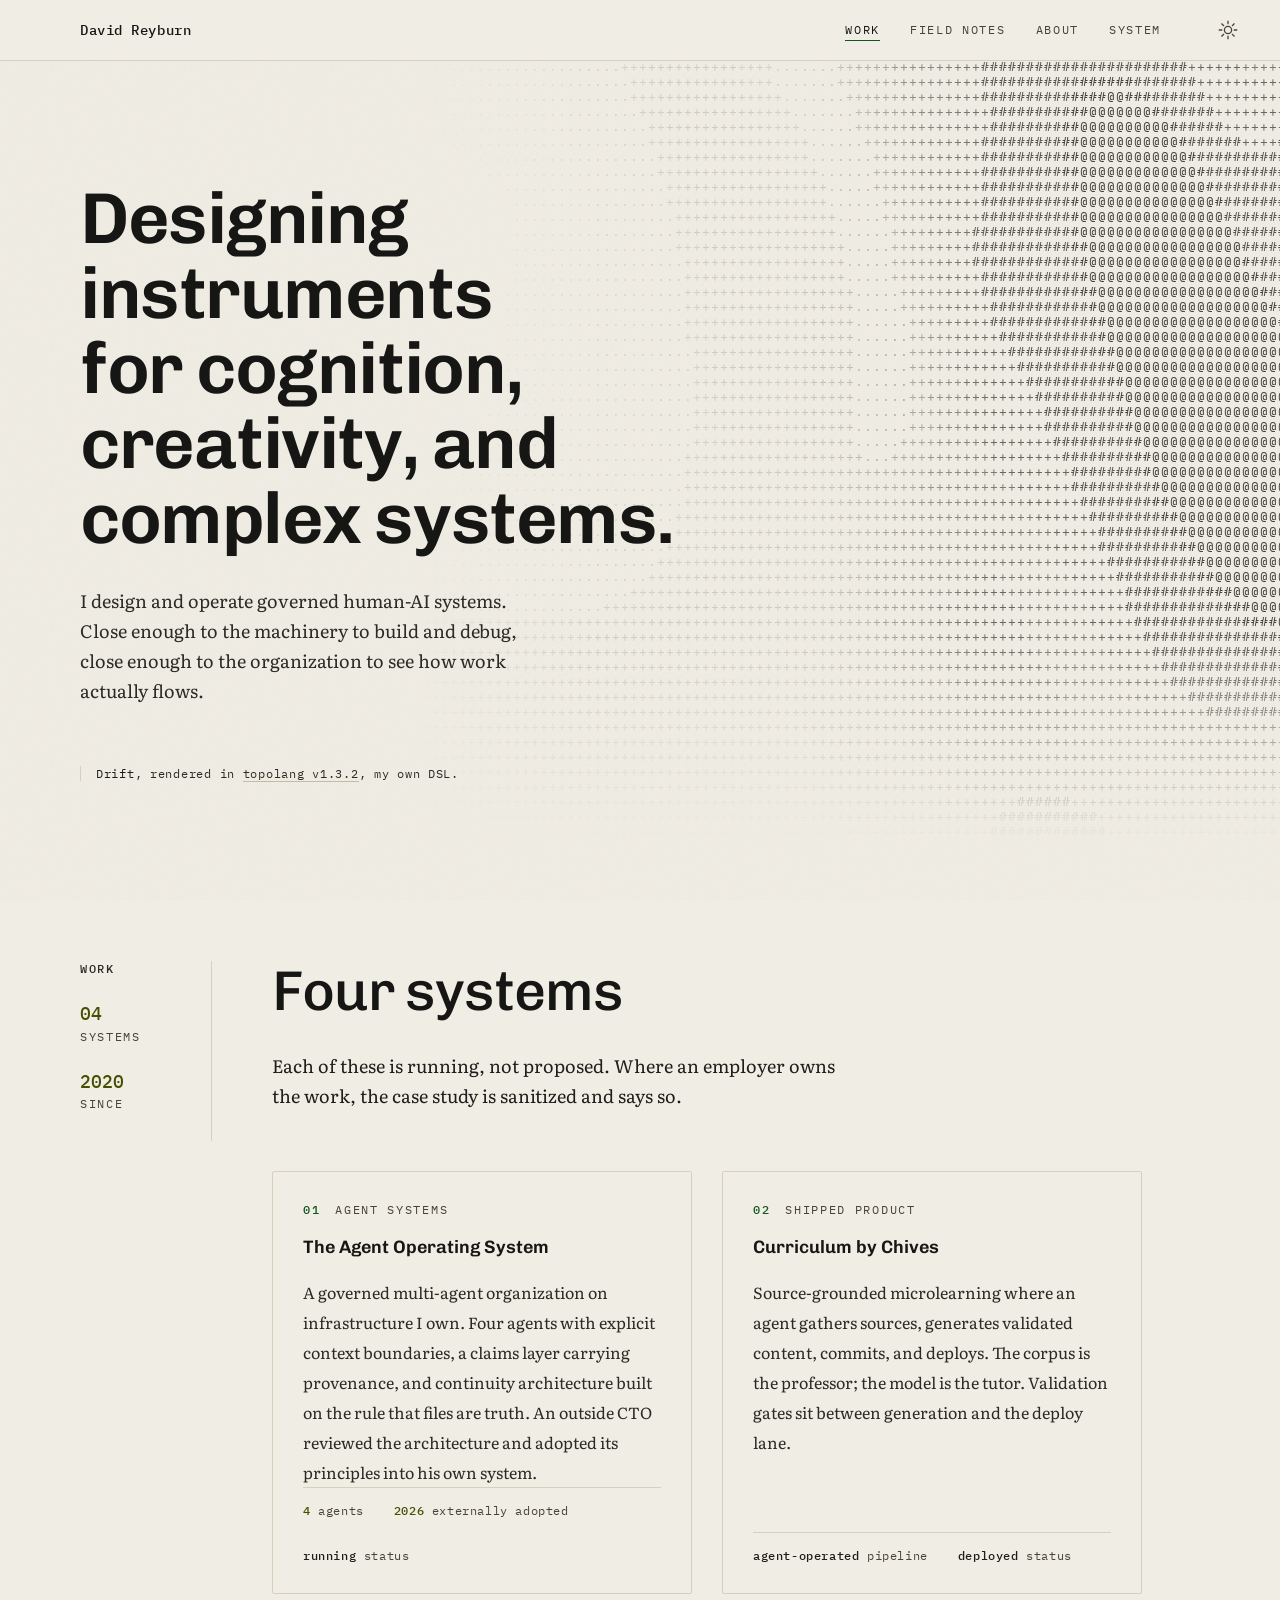
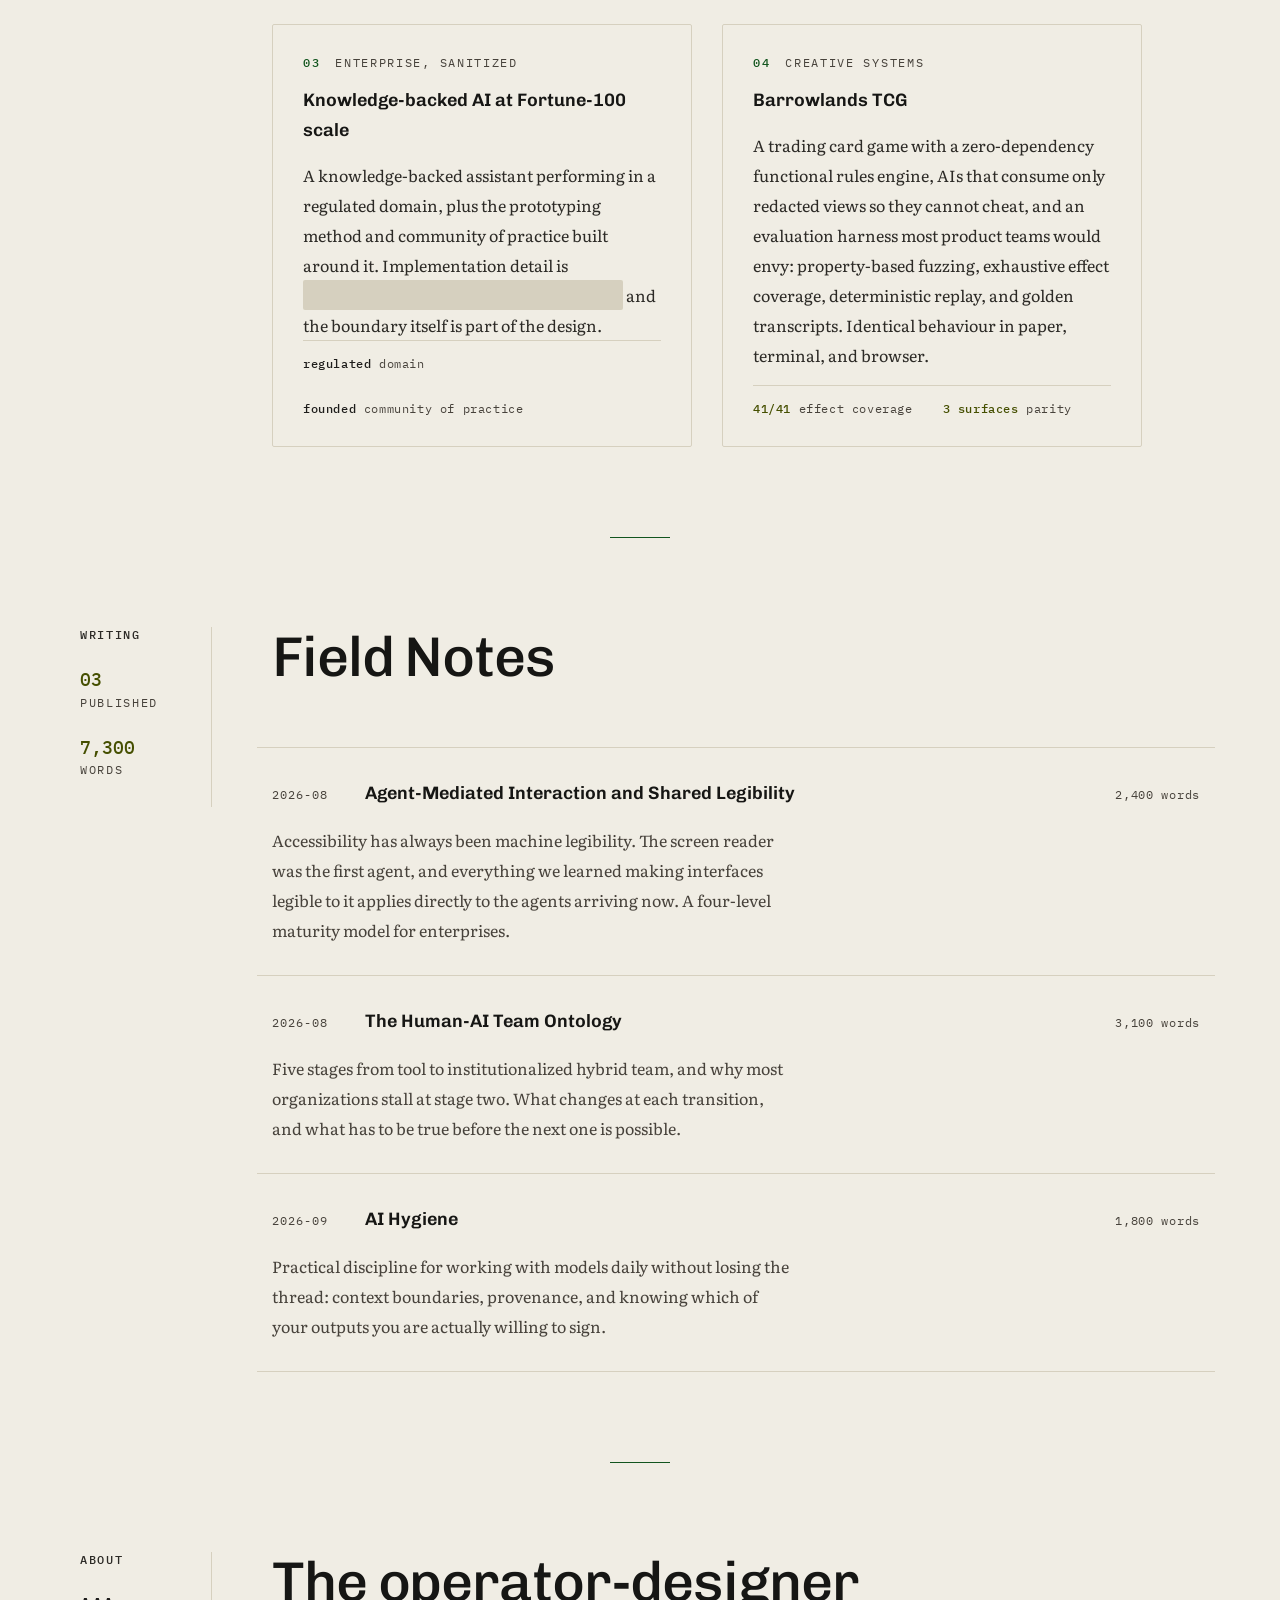
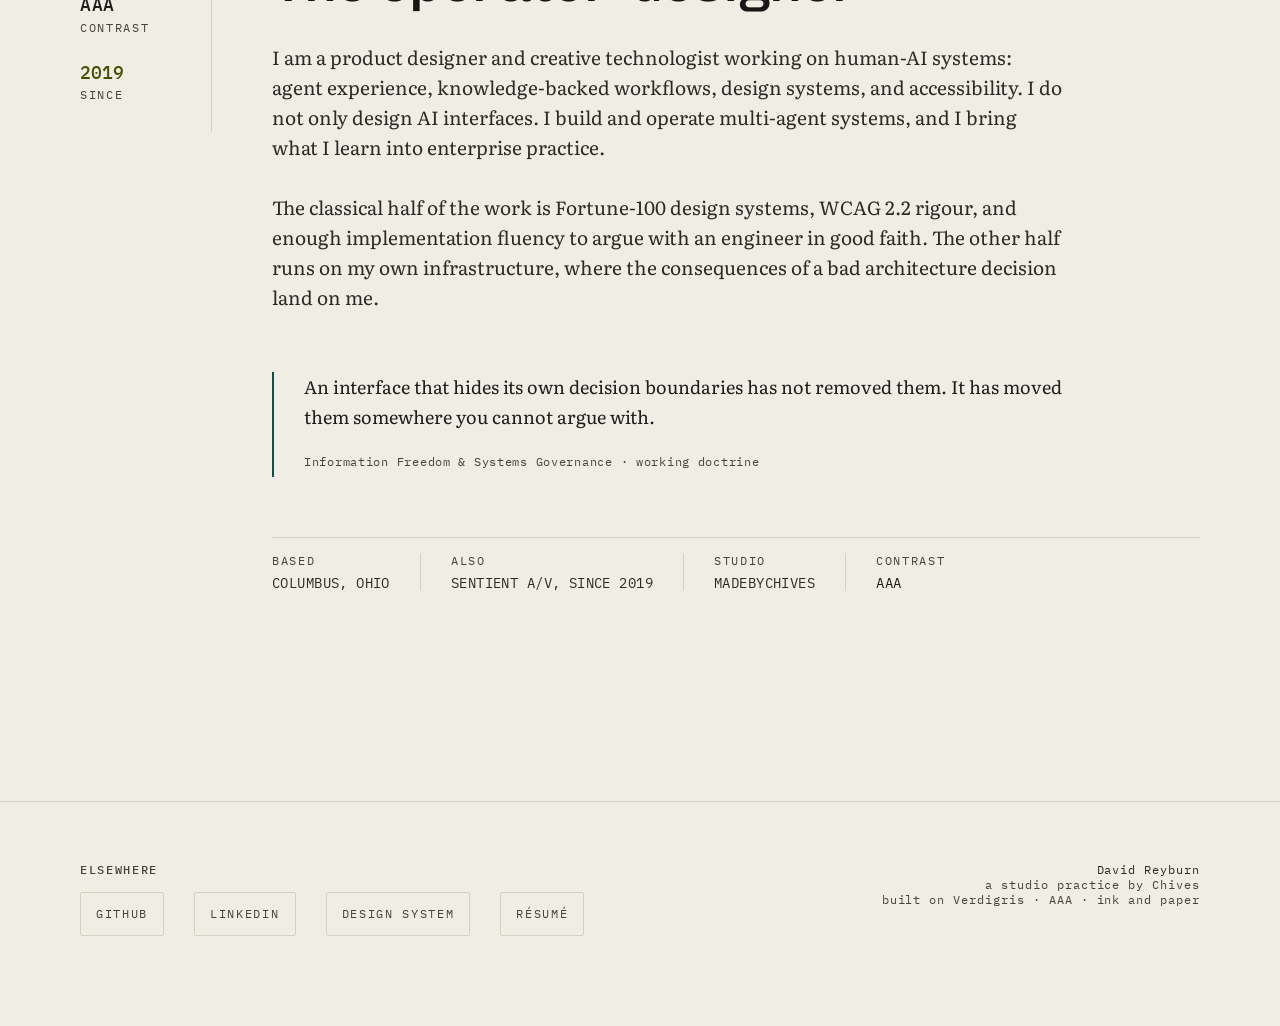
==== index.html @ c95a7c75 "Verdigris v2.4.0 — a portrait, and the grain that was never on it .vd-portrait: a photograph of a pe" ====
<!doctype html>
<html lang="en">
<head>
<meta charset="utf-8">
<meta name="viewport" content="width=device-width,initial-scale=1">
<title>David Reyburn — Designing instruments for cognition, creativity, and complex systems</title>
<meta name="description" content="Product designer and creative technologist specializing in human-AI systems: agent experience, knowledge-backed AI workflows, design systems, and accessibility.">
<!-- Tells the browser to theme its own furniture — scrollbars, form controls,
     the canvas behind an overscroll — to match. Without this the page can be
     light while the scrollbar stays dark. -->
<meta name="color-scheme" content="dark light">
<!-- Blocking, and deliberately so: this must run before first paint or a
     reader who chose light gets a frame of dark first. It is the only inline
     script on the site. Everything it does is also done by verdigris.js, so
     the page is still correct without it — just briefly wrong-coloured. -->
<script>
try{var t=localStorage.getItem('verdigris-theme');
    if(t==='light'||t==='dark')document.documentElement.setAttribute('data-theme',t);}
catch(e){}
</script>
<link rel="icon" href="/favicon.svg" type="image/svg+xml">
<link rel="icon" href="/favicon.ico" sizes="32x32">
<link rel="apple-touch-icon" href="/apple-touch-icon.png">
<link rel="canonical" href="https://dreyburn.com/">
<!-- Absolute URLs throughout: a relative og:image is ignored by every
     crawler that reads it. See AGENTS.md, Building a page. -->
<meta property="og:type" content="website">
<meta property="og:url" content="https://dreyburn.com/">
<meta property="og:title" content="David Reyburn — Designing instruments for cognition, creativity, and complex systems">
<meta property="og:description" content="Product designer and creative technologist specializing in human-AI systems: agent experience, knowledge-backed AI workflows, design systems, and accessibility.">
<meta property="og:image" content="https://dreyburn.com/og.png?v=2.4.0">
<meta property="og:image:width" content="1200">
<meta property="og:image:height" content="630">
<meta property="og:site_name" content="David Reyburn">
<meta name="twitter:card" content="summary_large_image">
<link rel="stylesheet" href="verdigris/verdigris.css?v=2.4.0">
<link rel="stylesheet" href="verdigris/print.css?v=2.4.0">
<script src="verdigris/topolang.js?v=2.4.0" defer></script>
<script src="verdigris/verdigris.js?v=2.4.0" defer></script>
<script src="verdigris/audit.js?v=2.4.0" defer></script>
<!-- Machine-readable structure, per the shared-legibility thesis. The same
     structure a screen reader walks is the structure an agent parses. -->
<script type="application/ld+json">
{"@context":"https://schema.org","@type":"Person","name":"David Reyburn",
 "alternateName":"DJ","url":"https://dreyburn.com",
 "jobTitle":"Product Designer, Human-AI Systems",
 "description":"I design and operate governed human-AI systems.",
 "knowsAbout":["Agent experience design","Multi-agent systems","Design systems",
   "WCAG 2.2 accessibility","Knowledge architecture","Creative technology"]}
</script>
</head>
<body>
<a class="vd-skip" href="#main">Skip to content</a>

<vd-nav>
  <div class="vd-nav__inner">
    <a class="vd-nav__mark" href="/">David Reyburn</a>
    <ul class="vd-nav__list">
      <li><a href="#work" aria-current="true">Work</a></li>
      <li><a href="#notes">Field Notes</a></li>
      <li><a href="#about">About</a></li>
      <li><a href="docs/">System</a></li>
    </ul>
    <!-- Deliberately outside the list: it is a control, not a destination.
         Renders nothing without JS, where prefers-color-scheme still works. -->
    <vd-theme-toggle></vd-theme-toggle>
  </div>
</vd-nav>

<main id="main">

  <!-- ── hero ─────────────────────────────────────────────────────────
       Deliberately NOT wrapped in .vd-page. The hero is the one full-bleed
       block on the site so the field can run off the right edge of the
       screen; the page measure is re-applied inside, on .vd-hero__inner. -->
  <vd-hero
    thesis="Designing instruments for cognition, creativity, and complex systems."
    sub="I design and operate governed human-AI systems. Close enough to the machinery to build and debug, close enough to the organization to see how work actually flows."
    seed="20260801"
    cue="#work" cue-label="See Work">
    <!-- One line. The mode name and the reduced-motion behaviour used to be
         stated here too; both are still true and both are now documented in
         docs/#topolang, which this caption links to. A credit line that also
         tries to be a spec sheet is neither. -->
    <div class="vd-hero__caption">
      <!-- <cite>, not <em>: "Drift" is the title of the piece, not stressed
           emphasis. Both render italic, but only one is true. The name also
           comes from the runtime's own vocabulary — topolang calls the
           dynamics "drift" and the field is literally makeDrift(seed). -->
      <cite>Drift</cite>, rendered in <a href="docs/#topolang">topolang v1.3.2</a>, my own DSL.
    </div>
  </vd-hero>

  <!-- ── work ─────────────────────────────────────────────────────── -->
  <section id="work" class="vd-page vd-section" aria-labelledby="work-h">
    <div class="vd-spread">
      <!-- The rail carries measurements only. The section-position readout
           that used to head this list is gone: an ordinal in structure
           colour beside a quantity in data colour is the one adjacency the
           colour separation rule forbids. -->
      <div class="vd-spread__rail">
        <span class="vd-label">Work</span>
        <span class="vd-readout">
          <span class="vd-readout__value">04</span>
          <span class="vd-readout__key">Systems</span>
        </span>
        <span class="vd-readout">
          <span class="vd-readout__value">2020</span>
          <span class="vd-readout__key">Since</span>
        </span>
      </div>

      <div class="vd-spread__body">
        <h2 id="work-h">Four systems</h2>
        <p class="vd-prose vd-prose--lead" style="margin-top:var(--vd-space-1)">
          Each of these is running, not proposed. Where an employer owns the work,
          the case study is sanitized and says so.
        </p>

        <div class="vd-grid" style="margin-top:var(--vd-space-2)">

          <vd-system-card index="01" kicker="Agent systems"
            title="The Agent Operating System"
            href="#"
            proof="agents:4|externally adopted:2026|status:running">
            A governed multi-agent organization on infrastructure I own. Four agents with
            explicit context boundaries, a claims layer carrying provenance, and continuity
            architecture built on the rule that files are truth. An outside CTO reviewed the
            architecture and adopted its principles into his own system.
          </vd-system-card>

          <vd-system-card index="02" kicker="Shipped product"
            title="Curriculum by Chives"
            href="#"
            proof="pipeline:agent-operated|status:deployed">
            Source-grounded microlearning where an agent gathers sources, generates validated
            content, commits, and deploys. The corpus is the professor; the model is the tutor.
            Validation gates sit between generation and the deploy lane.
          </vd-system-card>

          <vd-system-card index="03" kicker="Enterprise, sanitized"
            title="Knowledge-backed AI at Fortune-100 scale"
            href="#"
            proof="domain:regulated|community of practice:founded">
            A knowledge-backed assistant performing in a regulated domain, plus the prototyping
            method and community of practice built around it. Implementation detail is
            <vd-redact data-reason="employer IP">withheld under employer IP boundaries</vd-redact>
            and the boundary itself is part of the design.
          </vd-system-card>

          <vd-system-card index="04" kicker="Creative systems"
            title="Barrowlands TCG"
            href="#"
            proof="effect coverage:41/41|parity:3 surfaces">
            A trading card game with a zero-dependency functional rules engine, AIs that consume
            only redacted views so they cannot cheat, and an evaluation harness most product teams
            would envy: property-based fuzzing, exhaustive effect coverage, deterministic replay,
            and golden transcripts. Identical behaviour in paper, terminal, and browser.
          </vd-system-card>

        </div>
      </div>
    </div>
  </section>

  <!-- ── field notes ──────────────────────────────────────────────── -->
  <section id="notes" class="vd-page vd-section" aria-labelledby="notes-h">
    <div class="vd-spread">
      <!-- "03 Published" is a COUNT, so it is data and takes lime. It was
           previously marked as an ordinal, which was simply wrong. -->
      <div class="vd-spread__rail">
        <span class="vd-label">Writing</span>
        <span class="vd-readout">
          <span class="vd-readout__value">03</span>
          <span class="vd-readout__key">Published</span>
        </span>
        <span class="vd-readout">
          <span class="vd-readout__value">7,300</span>
          <span class="vd-readout__key">Words</span>
        </span>
      </div>

      <div class="vd-spread__body">
        <h2 id="notes-h">Field Notes</h2>

        <div style="margin-top:var(--vd-space-2)">
          <vd-note-card date="2026-08" length="2,400 words"
            title="Agent-Mediated Interaction and Shared Legibility"
            href="#"
            dek="Accessibility has always been machine legibility. The screen reader was the first agent, and everything we learned making interfaces legible to it applies directly to the agents arriving now. A four-level maturity model for enterprises."></vd-note-card>

          <vd-note-card date="2026-08" length="3,100 words"
            title="The Human-AI Team Ontology"
            href="#"
            dek="Five stages from tool to institutionalized hybrid team, and why most organizations stall at stage two. What changes at each transition, and what has to be true before the next one is possible."></vd-note-card>

          <vd-note-card date="2026-09" length="1,800 words"
            title="AI Hygiene"
            href="#"
            dek="Practical discipline for working with models daily without losing the thread: context boundaries, provenance, and knowing which of your outputs you are actually willing to sign."></vd-note-card>
        </div>
      </div>
    </div>
  </section>

  <!-- ── about ────────────────────────────────────────────────────── -->
  <section id="about" class="vd-page vd-section" aria-labelledby="about-h">
    <div class="vd-spread">
      <!-- AAA is a grade, not a measurement, so it cannot take lime. -->
      <div class="vd-spread__rail">
        <span class="vd-label">About</span>
        <span class="vd-readout">
          <span class="vd-readout__value vd-readout__value--grade">AAA</span>
          <span class="vd-readout__key">Contrast</span>
        </span>
        <span class="vd-readout">
          <span class="vd-readout__value">2019</span>
          <span class="vd-readout__key">Since</span>
        </span>
      </div>

      <div class="vd-spread__body">
        <h2 id="about-h">The operator-designer</h2>

        <div class="vd-prose vd-prose--read" style="margin-top:var(--vd-space-1)">
          <p>
            I am a product designer and creative technologist working on human-AI systems:
            agent experience, knowledge-backed workflows, design systems, and accessibility.
            I do not only design AI interfaces. I build and operate multi-agent systems, and
            I bring what I learn into enterprise practice.
          </p>
          <p>
            The classical half of the work is Fortune-100 design systems, WCAG 2.2 rigour, and
            enough implementation fluency to argue with an engineer in good faith. The other half
            runs on my own infrastructure, where the consequences of a bad architecture decision
            land on me.
          </p>
        </div>

        <vd-quote>
          <blockquote>
            An interface that hides its own decision boundaries has not removed them.
            It has moved them somewhere you cannot argue with.
          </blockquote>
          <figcaption>Information Freedom &amp; Systems Governance · working doctrine</figcaption>
        </vd-quote>

        <vd-meta style="margin-top:var(--vd-space-2)">
          <div>Based<b>Columbus, Ohio</b></div>
          <div>Also<b>Sentient A/V, since 2019</b></div>
          <div>Studio<b>madebychives</b></div>
          <div>Contrast<b class="vd-is-grade">AAA</b></div>
        </vd-meta>
      </div>
    </div>
  </section>

</main>

<vd-footer>
  <div class="vd-footer__inner">
    <div>
      <span class="vd-label">Elsewhere</span>
      <ul style="list-style:none;margin:var(--vd-space-h) 0 0;padding:0;display:flex;gap:var(--vd-space-1);flex-wrap:wrap">
        <li><a class="vd-tag" href="https://github.com/davidreyburn">GitHub</a></li>
        <li><a class="vd-tag" href="https://www.linkedin.com/in/davidreyburn">LinkedIn</a></li>
        <li><a class="vd-tag" href="docs/">Design system</a></li>
        <li><a class="vd-tag" href="resume.html">Résumé</a></li>
      </ul>
    </div>
    <div class="vd-footer__sig">
      <b>David Reyburn</b><br>
      a studio practice by Chives<br>
      built on Verdigris · AAA · ink and paper
    </div>
  </div>
</vd-footer>

</body>
</html>
---- verdigris/verdigris.css ----
/* ═══════════════════════════════════════════════════════════════════════
   VERDIGRIS
   Design system for dreyburn.com

   Spine        Signal Lab
   Guests       Verdigris Native (long-form) · Black Box (technical detail)
                Prismatic Instrument (multi-pillar only)
   Type         Chivo · Literata · IBM Plex Mono
   Rhythm       Baseline-derived, 30px
   Container    Asymmetric, content column plus persistent rail
   Contrast     WCAG 2.2 AAA on all text. Measured values are in comments.
   Theme        Dark only, by design. See print.css for the paper stylesheet.

   Three tiers, in order: primitives, semantic, component.
   Never reference a tier-1 primitive directly in a component. Go through
   the semantic layer so the system stays re-themeable.

   CONVENTION — no padding/margin shorthands on composable classes.
   Classes that can land on the SAME element (.vd-page + .vd-section do, on
   every homepage section) must use padding-inline / padding-block, never the
   shorthand. `padding: 90px 0` does not mean "set the vertical padding", it
   means "set all four, horizontal to zero", so it silently wipes whatever
   the other class set. Desktop hides that behind auto margins; mobile puts
   the text against the screen edge.
   ═══════════════════════════════════════════════════════════════════════ */

/* ── fonts ───────────────────────────────────────────────────────────── */
@font-face{font-family:Chivo;src:url(fonts/chivo-400-normal.woff2)format('woff2');font-weight:400;font-style:normal;font-display:swap}
@font-face{font-family:Chivo;src:url(fonts/chivo-400-italic.woff2)format('woff2');font-weight:400;font-style:italic;font-display:swap}
@font-face{font-family:Chivo;src:url(fonts/chivo-500-normal.woff2)format('woff2');font-weight:500;font-style:normal;font-display:swap}
@font-face{font-family:Chivo;src:url(fonts/chivo-600-normal.woff2)format('woff2');font-weight:600;font-style:normal;font-display:swap}
@font-face{font-family:Chivo;src:url(fonts/chivo-700-normal.woff2)format('woff2');font-weight:700;font-style:normal;font-display:swap}
@font-face{font-family:Literata;src:url(fonts/literata-400-normal.woff2)format('woff2');font-weight:400;font-style:normal;font-display:swap}
@font-face{font-family:Literata;src:url(fonts/literata-400-italic.woff2)format('woff2');font-weight:400;font-style:italic;font-display:swap}
@font-face{font-family:Literata;src:url(fonts/literata-600-normal.woff2)format('woff2');font-weight:600;font-style:normal;font-display:swap}
@font-face{font-family:Literata;src:url(fonts/literata-700-normal.woff2)format('woff2');font-weight:700;font-style:normal;font-display:swap}
@font-face{font-family:PlexMono;src:url(fonts/plex-mono-400-normal.woff2)format('woff2');font-weight:400;font-style:normal;font-display:swap}
@font-face{font-family:PlexMono;src:url(fonts/plex-mono-400-italic.woff2)format('woff2');font-weight:400;font-style:italic;font-display:swap}
@font-face{font-family:PlexMono;src:url(fonts/plex-mono-500-normal.woff2)format('woff2');font-weight:500;font-style:normal;font-display:swap}
@font-face{font-family:PlexMono;src:url(fonts/plex-mono-600-normal.woff2)format('woff2');font-weight:600;font-style:normal;font-display:swap}

/* ═══ TIER 1 · PRIMITIVES ══════════════════════════════════════════════
   Raw values. Never used directly by a component.
   ═══════════════════════════════════════════════════════════════════════ */
:root{
  /* surfaces */
  --vd-ink-000:#161614;   /* page ground, faintly warm near-black          */
  --vd-ink-050:#111110;   /* recessed panels                               */
  --vd-ink-100:#1e1d1b;   /* raised surface                                */
  --vd-ink-200:#2c2b28;   /* selection, hairline                           */
  --vd-ink-300:#3a3835;   /* hairline, emphasised                          */

  /* bone ramp — every value below is measured against --vd-ink-000 */
  /* WAS #A8A192, published at 7.06:1. That ratio is against the --vd-ink-000
     TOKEN, and the page a reader sees is not that colour: body::before lays
     5% grain over it, which lifts the worst ground pixel to #1F1F1A. Measured
     against what actually renders, #A8A192 was 6.44:1 — under AAA on every
     page in ink, for as long as the grain has existed, and invisible to
     audit.js because that resolves tokens and cannot see an overlay.
     #B2AB9C measures 7.25:1 against the same rendered ground. */
  --vd-bone-400:#B2AB9C;  /*  7.25:1  AAA · lowest legal text value, measured
                                 against the GRAINED ground, not the token   */
  --vd-bone-500:#D0CAB8;  /* 11.06:1  AAA · primary text                   */
  --vd-bone-600:#E8E2D0;  /* 14.00:1  AAA · emphasis                       */
  --vd-bone-700:#F0EDE4;  /* 15.48:1  AAA · maximum                        */

  /* decorative only — FAILS text contrast, never set as a text colour */
  --vd-shadow-400:#524e48; /* 2.19:1 · decorative rules only, exempt       */
  --vd-ink-400:#6E6963;   /* 3.33:1 · INTERACTIVE boundaries — see below   */

  /* accents */
  --vd-blue-400:#7FA9CE;  /*  7.31:1  AAA · links                          */
  --vd-lime-400:#AAFF00;  /* 14.68:1  AAA · live and measured data         */
  --vd-green-400:#44BB44; /*  7.28:1  AAA · reserved, multi-pillar only    */
  --vd-red-400:#E68C8C;   /*  7.33:1  AAA · error text                     */
  --vd-red-300:#CC5555;   /*  4.31:1        error borders, non-text only   */
  --vd-orange-400:#C4834A;/*  5.77:1        non-text only, see usage note  */
  --vd-teal-500:#4FB8AF;  /*  7.60:1  AAA · editorial voice — see below    */
  --vd-purple-400:#8855BB;/*  3.51:1        unassigned, non-text only      */

  /* --vd-teal-400 #4AACA4 was RETIRED at 6.67:1. It was the only token in
     the system that failed its own tier and stayed, carried as "unassigned"
     for two calibrations. The system is named for that patina, so leaving
     it unusable was the wrong kind of honest. #4FB8AF is the same hue at
     7.60:1, which makes it legal as text — vd-quote renders at 18px
     regular, which is NOT large text, so it needs the full 7:1 and the old
     value missed it. Anything still referencing --vd-teal-400 is a bug.

     CONSTRAINT, and it is not optional: teal and link blue simulate to a
     0.0° hue gap under deuteranopia. Wherever teal sits near a link, the
     underline on inline links is what separates them — see the `a` rule. */

  /* ── PAPER SET · the light theme's primitives ────────────────────────
     Dark is emitted light; paper is absorbed pigment. That is not a
     metaphor for its own sake, it is why the values could not be derived
     by inverting the ink ramp: on a bone ground EVERY dark accent fails.
     Measured, lime is 1.05:1 on #F0EDE4, green 2.13:1, blue 2.12:1. So the
     accents here are authored, not flipped — same hue families, opposite
     physics. Saturation RISES as lightness falls, which is what makes them
     read as inks rather than as dimmed glows.

     SURFACES, AND THE MISTAKE WORTH RECORDING. The first pass at this
     mirrored the ink ramp's DIRECTION — recessed goes darker, because that
     is what a shadow does. Measured, every accent then failed AAA on the
     recessed surface: fir 6.73:1, citron 6.65:1, slate 6.45:1, oxide 6.87:1.

     The ink ramp's actual invariant is not "recessed is darker", it is
     "every surface moves AWAY FROM THE TEXT COLOUR", which is why contrast
     improves on a sunken panel in dark mode rather than getting worse. Text
     on paper is dark, so away-from-text means lighter. Both sunken and
     raised therefore move toward white here.

     That reads correctly for a second reason: this system carries elevation
     with hairline rules and a 2px radius, never with fill or shadow, so a
     sunken panel was never doing the work by being darker anyway.

     Selection is the exception — it has to be a visible tint, so it moves
     toward the text instead, and is checked against text explicitly.
     Every value below is measured against --vd-paper-000.                */
  --vd-paper-000:#F0EDE4; /* page ground — reuses the top of the bone ramp  */
  --vd-paper-050:#F7F5EF; /* recessed panels — AWAY from ink, so lighter    */
  --vd-paper-100:#FAF8F2; /* raised surface                                */
  --vd-paper-200:#D6D0BF; /* selection — a tint, so toward the ink          */
  --vd-paper-300:#C2BBA8; /* hairline, emphasised — non-text, exempt        */

  /* ink ramp for text on paper — measured against --vd-paper-000, and each
     also clears AAA on --vd-paper-050, because sunken panels carry text */
  --vd-graphite-400:#47423B; /*  8.50:1  AAA · lowest legal (7.47 on 050)   */
  --vd-graphite-500:#2C2A26; /* 12.23:1  AAA · primary text                 */
  --vd-graphite-600:#1E1D1B; /* 14.39:1  AAA · emphasis                     */
  --vd-graphite-700:#161614; /* 15.48:1  AAA · maximum — the ink ground     */

  /* decorative only — FAILS text contrast, never set as a text colour */
  --vd-chalk-400:#ABA492;    /*  2.12:1 · decorative rules only, exempt     */
  --vd-slate-300:#868074;    /*  3.35:1 · INTERACTIVE boundaries            */

  /* paper accents. Hue drift from their ink counterparts is held under 13°
     so the families survive the theme change: green 120→131, lime 80→68,
     blue 208→204, red 0→0, teal 176→175. */
  --vd-fir-500:#12551E;      /*  7.65:1  AAA · structure, hue 130.7         */
  --vd-citron-500:#454F00;   /*  7.56:1  AAA · data + focus ring, hue 67.6  */
  --vd-slate-500:#22506F;    /*  7.34:1  AAA · links, hue 204.2             */
  --vd-oxide-500:#8A1F1F;    /*  7.81:1  AAA · error text, hue 0            */
  --vd-patina-500:#0F4F4A;   /*  8.02:1  AAA · editorial voice, hue 175.3   */

  /* type */
  --vd-face-display:Chivo,"Segoe UI",system-ui,sans-serif;
  --vd-face-text:Literata,Georgia,"Times New Roman",serif;
  --vd-face-mono:PlexMono,"Cascadia Mono",Consolas,ui-monospace,monospace;

  /* two-register scale: flat body, large display, deliberate gap */
  --vd-size-micro:12px;
  --vd-size-xs:14px;
  --vd-size-s:16px;
  --vd-size-m:18px;
  /* A THIRD register, and it exists only inside long-form prose. The scale
     is deliberately two-register -- flat body, large display, nothing
     between -- and that holds for UI, where hierarchy comes from weight,
     case and numbering. It fails across a 2,700 word essay: h2 at 56px is
     the same size as the article title, so sections shout as loudly as the
     piece, and h3 at 18px is the same size as the body it introduces.
     32 sits clear of both. See .vd-prose h2. */
  --vd-size-section:32px;
  --vd-size-xl:56px;
  --vd-size-2xl:72px;

  /* every line-height is a multiple or half of the 30px baseline */
  --vd-lead-half:15px;
  --vd-lead-1:30px;
  --vd-lead-1h:45px;        /* one and a half baselines, for --vd-size-section */
  --vd-lead-2:60px;
  --vd-lead-hero:75px;

  --vd-track-label:.14em;
  --vd-track-display:-.02em;

  /* baseline-derived space. 16px body over 30px leading = 1.875 */
  --vd-baseline:30px;
  /* The sticky nav's height, named so the sticky rail can offset itself by it.
     vd-nav__inner sets `height:var(--vd-nav-h)`; anything that has to clear
     the nav reads this rather than hard-coding 60px. */
  --vd-nav-h:60px;

  --vd-space-q:7.5px;
  --vd-space-h:15px;
  --vd-space-1:30px;
  --vd-space-2:60px;
  --vd-space-3:90px;
  --vd-space-4:120px;
  --vd-space-5:180px;

  /* geometry */
  --vd-radius:2px;              /* barely there, per calibration §06 */
  --vd-hairline:1px;
  --vd-measure:58ch;
  /* A SECOND measure, for sustained reading only. `ch` resolves against the
     element's own font-size, so one token cannot serve two registers: 58ch is
     538px at 16px and 1997px at 56px. See .vd-article__body, and the note in
     verdigris/README.md before reaching for either of these. */
  /* px, NOT ch, and the unit is the point. `ch` resolves against the
     element's own font-size, so the same token is 790px on 19px prose and
     2340px on a 56px title — it cannot make two elements share an edge,
     which is exactly what this measure has to do. Derived by hand at the 19px
     reading size, about 76 characters. If --vd-size-read moves, this has to be
     re-derived; that is the price of an edge that holds. */
  --vd-measure-read:790px;
  /* How far the mobile field is held back behind the display line. It is set
     by the LARGE-TEXT threshold, not the body one, and that is the whole
     reason the field can be vibrant here.

     WCAG 1.4.6 Enhanced is 7:1 for normal text and 4.5:1 for large. The hero
     thesis is 32-40px bold, which is large by any reading of the rule, so
     4.5 is its actual AAA bar rather than a concession. Measured on the
     mobile grid against the worst painted band:

       ink    canvas .62, no further attenuation -> 6.79:1   (needs 4.5)
       paper  canvas 1.0 held to .50 by this     -> 5.16:1   (needs 4.5)

     Full strength in ink, half on paper, where subtractive marks on bone
     have far less room. Everything SMALL in the hero -- caption, cue, nav --
     needs 7:1 and is therefore masked clear of the field entirely, not
     attenuated. Two different problems, two different tools. */
  --vd-hero-mask-a:1;
  /* The fallback when a sub is present: body-safe, 7:1 on the worst band. */
  --vd-hero-mask-dim:.48;
  /* 19px, not --vd-size-m's 18. A reading-only size, like --vd-size-section,
     and the same reasoning: the general scale is for UI. 18px at 752px gave a
     good measure inside a container that was visibly wider, and the fix is not
     to run the line longer — filling 928px needs 21-22px, where 30px leading
     falls to a 1.43 ratio and the next grid step of 45 is looser still. The
     grid allows a good measure OR a full container, not both, so this closes
     the gap from the other side: bigger type, same 76 characters, a wider
     column, and the leading ratio stays at a comfortable 1.58. */
  --vd-size-read:19px;
  --vd-rail:132px;
  --vd-gutter:var(--vd-space-2);
  --vd-page:1180px;

  /* motion — tempo 3/7, sharp out */
  --vd-dur-fast:110ms;
  --vd-dur:180ms;
  --vd-dur-slow:300ms;
  --vd-ease:cubic-bezier(.2,.6,.2,1);
}

/* ═══ TIER 2 · SEMANTIC ════════════════════════════════════════════════
   What a value MEANS. Components reference only this tier.

   USAGE RULE — three accents, one per salience tier.
   This supersedes the earlier "two accents per viewport". Counting colours
   was a crude proxy for "do not make a rainbow". The real discipline is that
   accents must sit at DIFFERENT salience tiers, so they read as a hierarchy
   rather than as peers competing:

     --vd-structure  green  7.28:1   high frequency, low salience
                     rules, section marks, contour lines, list markers,
                     active-state indicators. The skeleton of content.
     --vd-link       blue   7.31:1   medium frequency, medium salience
                     link TEXT, and the rule under link text. Nothing else.

   ── LINK vs STRUCTURE ────────────────────────────────────────────────
   The old wording gave blue "links and hover affordances", which collided
   with structure's claim on "rules and active-state indicators" the moment
   a hover affordance WAS a rule. Card hover was blue on that reading, and
   it read wrong for a reason worth naming: a card title is --vd-text-max,
   not blue, so a blue rule appeared under text that was not a link colour
   anywhere else in the system. The affordance contradicted the palette.

   The line is now drawn by WHAT IS BEING MARKED, not by the interaction:

     --vd-link       marks TEXT THAT NAVIGATES. Inline links in prose, the
                     nav items, and the rule directly under either. It
                     answers "this string is a destination."
     --vd-structure  marks THE STATE OF A REGION. Rules, section marks,
                     contour lines, list markers, the active nav indicator,
                     and card hover and focus. It answers "this block is in
                     a state."

   So a nav item hovers blue (it is link text) while its active indicator is
   green (that is the item's state), and a card hovers green throughout (the
   whole region is the target, and its title is not set in link colour).
   Both were already true in the code; only now are they principled.

   The pair survives simulation — structure and link sit 179.3° apart under
   deuteranopia — so the two affordances stay distinguishable to a reader who
   cannot separate the hues by name.
     --vd-data       lime  14.68:1   very low frequency, maximum salience
                     NUMERICS ONLY, plus the focus ring. If it is not a
                     number and not focus, it is not lime.

   ── COLOUR SEPARATION RULE ───────────────────────────────────────────
   Any two tokens that carry different meanings in the same context must
   separate after dichromat simulation — 20 degrees of hue OR 3:1 of value,
   measured on Viénot 1999 output. Where colour cannot do it, a NAMED
   non-colour channel must, and it is named here.

   This supersedes the earlier claim that green and lime "stay
   distinguishable under deuteranopia". Measured, they do not. The full
   sweep is published in the accessibility notes; the short version is that
   deuteranopia collapses the hue wheel to a single yellow-blue axis with
   the flip between 160 and 165 degrees, so no structure hue can be far
   from lime AND far from blue. Structure picks a side. Green picks the
   yellow side, which separates it from blue and collides it with lime.

   Simulated pairs, and what carries each one:

     structure ↔ link    179.3°  colour alone
     data      ↔ link    179.7°  colour alone
     structure ↔ data      0.4°  SIZE + POSITION. Both are mono tabular
                                 numerals, so hue does nothing here. The
                                 card index is 12px inside an uppercase
                                 kicker row; the proof figures are 12px
                                 below a rule, 330px away. Never place an
                                 ordinal and a quantity on one baseline.
     data      ↔ body      0.3°  MONO FACE + TABULAR FIGURES. Lime numerals
                                 are always var(--vd-face-mono); prose is
                                 never mono. This is why a lime figure
                                 still reads as a figure at 1.27:1.

   Two consequences that are easy to get wrong later:
     · Lime is NUMERICS ONLY. Not grades, not statuses, not asterisks. A
       non-numeric value in lime has no carrying channel and breaks the
       rule above. Use --vd-text-strong.
     · Ordinals in structure colour must never sit in a rail beside
       quantities in data colour. That configuration was removed from the
       home page for exactly this reason.

   Orange, teal and purple remain held back for Prismatic Instrument
   contexts (multi-pillar or spectrum content) where colour coding is the
   explicit subject. A fourth accent outside that context is a violation.
   ═══════════════════════════════════════════════════════════════════════ */
:root{
  --vd-surface:var(--vd-ink-000);
  --vd-surface-sunken:var(--vd-ink-050);
  --vd-surface-raised:var(--vd-ink-100);
  --vd-surface-selected:var(--vd-ink-200);

  --vd-text:var(--vd-bone-500);
  --vd-text-strong:var(--vd-bone-600);
  --vd-text-max:var(--vd-bone-700);
  --vd-text-muted:var(--vd-bone-400);      /* lowest legal text value */

  --vd-structure:var(--vd-green-400);      /* HIGH frequency, LOW salience  */
  --vd-link:var(--vd-blue-400);            /* MED  frequency, MED salience  */
  --vd-link-hover:var(--vd-bone-700);
  --vd-data:var(--vd-lime-400);            /* LOW  frequency, MAX salience  */
  --vd-danger:var(--vd-red-400);
  --vd-editorial:var(--vd-teal-500);       /* the voice that is not the page */

  /* FEEDBACK. --vd-ok deliberately aliases --vd-link, and that is a measured
     decision rather than laziness. Success has to separate from error for a
     dichromat, and nothing else does: against red-400, green collapses to
     0.7°, lime to 0.3°, teal to 4.6° under protanopia, and on paper fir and
     citron both hit 0.0°. Blue is the ONLY hue that clears both axes —
     180.0° deuteranopia, 175.4° protanopia.

     The cost is that a success message and a link are now the same colour.
     That is paid for by the underline on inline links plus the glyph on the
     message: a success line is never underlined and always carries one. If
     the underline is ever removed, this aliasing becomes a real collision.

     --vd-warn carries no hue at all. Orange is 5.77:1 and cannot be text,
     and inventing a fourth accent to say "careful" was not worth it. The
     glyph and the wording carry it. */
  --vd-ok:var(--vd-link);
  --vd-warn:var(--vd-text);

  --vd-rule:var(--vd-ink-200);             /* the primary structural device */
  --vd-rule-strong:var(--vd-ink-300);
  /* NOT --vd-rule-strong. A decorative hairline is exempt from 1.4.11; the
     boundary of a form control is not, and needs 3:1 against what sits
     beside it. Measured, rule-strong is 1.28:1 in ink and 1.64:1 on paper
     against the page — so every control at rest was failing until this
     token existed. Do not "simplify" this back to rule-strong. */
  --vd-control-border:var(--vd-ink-400);  /* 3.33 page · 3.48 sunken */
  --vd-rule-accent:var(--vd-structure);

  /* Was `3px solid var(--vd-lime-400)` — a component reaching straight into
     tier 1, which the header of this file forbids. It has to go through the
     semantic layer or the ring cannot follow the theme, and lime measures
     1.05:1 on paper: an invisible focus indicator, which is a conformance
     failure rather than a matter of taste. */
  --vd-focus-ring:3px solid var(--vd-data);
  --vd-focus-offset:2px;

  /* Mask alpha held across the hero's text column. THEME-DEPENDENT, which is
     why it lives here and not on the component: each field ramp is authored
     against its own value, so the two must move together or a published
     contrast figure breaks. See .vd-hero__field. */
  --vd-field-text-alpha:.452;

  /* Prismatic context only. See usage rule above. */
  --vd-pillar-1:var(--vd-green-400);
  --vd-pillar-2:var(--vd-blue-400);
  --vd-pillar-3:var(--vd-orange-400);
  --vd-pillar-4:var(--vd-purple-400);

  /* Read by verdigris.js to pick the topolang palette, and by anything else
     that needs to branch on theme without re-deriving it from a media query. */
  --vd-theme:dark;
}

/* ═══ TIER 2b · THE LIGHT MAPPING ══════════════════════════════════════
   Selection is prefers-color-scheme by default, with a manual override that
   wins in BOTH directions. Specificity does the work: `:root[data-theme=…]`
   is (0,2,0) and plain `:root` inside a media query is still (0,1,0), so an
   explicit choice always beats the OS signal without !important.

   The two light blocks below are identical by necessity — plain CSS has no
   way to apply one declaration list from two unrelated conditions, and the
   alternative (a JS-only toggle) would break the no-JS case. THEY MUST BE
   EDITED TOGETHER. Only the semantic mapping is duplicated; the values
   themselves live once, in tier 1.

   SALIENCE, RESTATED. The old wording was "data is maximum salience at
   14.68:1" — brightness. That only means anything on a dark ground; on
   paper the data colour must be the DARKEST thing, not the brightest. So
   all three tiers are now stated as DISTANCE FROM GROUND:

     --vd-structure  closest to the ground   high frequency, low salience
     --vd-link       mid distance            medium frequency and salience
     --vd-data       furthest from ground    very low frequency, max salience

   Medium-agnostic, true in both themes, and a better description of what
   was always meant.
   ═══════════════════════════════════════════════════════════════════════ */
@media (prefers-color-scheme: light) {
  :root:not([data-theme="dark"]) {
    --vd-surface:var(--vd-paper-000);
  --vd-hero-mask-a:.5;    /* paper: 1.0 canvas held to .50 -> 5.16:1 on the thesis */
  --vd-hero-mask-dim:.3;
    --vd-surface-sunken:var(--vd-paper-050);
    --vd-surface-raised:var(--vd-paper-100);
    --vd-surface-selected:var(--vd-paper-200);

    --vd-text:var(--vd-graphite-500);
    --vd-text-strong:var(--vd-graphite-600);
    --vd-text-max:var(--vd-graphite-700);
    --vd-text-muted:var(--vd-graphite-400);

    --vd-structure:var(--vd-fir-500);
    --vd-link:var(--vd-slate-500);
    --vd-link-hover:var(--vd-graphite-700);
    --vd-data:var(--vd-citron-500);
    --vd-danger:var(--vd-oxide-500);
    --vd-editorial:var(--vd-patina-500);
    --vd-ok:var(--vd-link);   /* slate — see the ink block for why */
    --vd-warn:var(--vd-text);

    --vd-rule:var(--vd-paper-200);
    --vd-rule-strong:var(--vd-paper-300);
    --vd-control-border:var(--vd-slate-300);  /* 3.35 page · 3.69 sunken */
    --vd-rule-accent:var(--vd-structure);

    --vd-pillar-1:var(--vd-fir-500);
    --vd-pillar-2:var(--vd-slate-500);
    --vd-pillar-3:#6B3A12;
    --vd-pillar-4:#4A2A6B;

    /* Lower than dark's .484 so the ramp can go far darker. The composite
       over the text column is pinned by the AAA floor either way, so this
       costs nothing behind text and darkens everything outside it. */
    --vd-field-text-alpha:.27;

    --vd-theme:light;
  }
}
/* Manual override. Keep in step with the block above. */
:root[data-theme="light"] {
  --vd-surface:var(--vd-paper-000);
  --vd-hero-mask-a:.5;    /* paper: 1.0 canvas held to .50 -> 5.16:1 on the thesis */
  --vd-hero-mask-dim:.3;
  --vd-surface-sunken:var(--vd-paper-050);
  --vd-surface-raised:var(--vd-paper-100);
  --vd-surface-selected:var(--vd-paper-200);

  --vd-text:var(--vd-graphite-500);
  --vd-text-strong:var(--vd-graphite-600);
  --vd-text-max:var(--vd-graphite-700);
  --vd-text-muted:var(--vd-graphite-400);

  --vd-structure:var(--vd-fir-500);
  --vd-link:var(--vd-slate-500);
  --vd-link-hover:var(--vd-graphite-700);
  --vd-data:var(--vd-citron-500);
  --vd-danger:var(--vd-oxide-500);
  --vd-editorial:var(--vd-patina-500);
  --vd-ok:var(--vd-link);   /* slate — see the ink block for why */
  --vd-warn:var(--vd-text);

  --vd-rule:var(--vd-paper-200);
  --vd-rule-strong:var(--vd-paper-300);
  --vd-control-border:var(--vd-slate-300);  /* 3.35 page · 3.69 sunken */
  --vd-rule-accent:var(--vd-structure);

  --vd-pillar-1:var(--vd-fir-500);
  --vd-pillar-2:var(--vd-slate-500);
  --vd-pillar-3:#6B3A12;
  --vd-pillar-4:#4A2A6B;

  --vd-field-text-alpha:.27;

  --vd-theme:light;
}

/* ═══ BASE ═════════════════════════════════════════════════════════════ */
*,*::before,*::after{box-sizing:border-box}
html{-webkit-text-size-adjust:100%}
body{
  margin:0;
  background:var(--vd-surface);
  color:var(--vd-text);
  font-family:var(--vd-face-text);
  font-size:var(--vd-size-s);
  line-height:var(--vd-lead-1);
  /* NO -webkit-font-smoothing:antialiased. It was here, and it was costing
     26% of the ink on screen.

     `antialiased` forces grayscale AA in place of the platform default,
     which renders every glyph thinner. Light text on a dark ground already
     looks lighter in weight than the same pair inverted — irradiation — so
     on the ink theme the two compound and body text reads as if it is
     hiding. Measured on a real paragraph at 18px: ink coverage 13.22% with
     it, 16.68% without; mean luminance 43.42 against 50.02.

     Raising --vd-text to --vd-bone-600 instead buys 3.6%, against 26% here,
     and costs contrast that long-form reading does not want: 11.06:1 is
     comfortable for sustained text, 14:1 is where halation starts. The
     colour is unchanged, so every measured ratio in this repository stands. */
  text-rendering:optimizeLegibility;
}
/* flat ground plus 5% grain, per calibration §04. Fixed so it does not
   scroll, which would read as texture-in-motion. */
body::before{
  content:"";position:fixed;inset:0;pointer-events:none;z-index:0;opacity:.05;
  background-image:url("data:image/svg+xml,%3Csvg xmlns='http://www.w3.org/2000/svg' width='140' height='140'%3E%3Cfilter id='n'%3E%3CfeTurbulence type='fractalNoise' baseFrequency='.85' numOctaves='3' stitchTiles='stitch'/%3E%3C/filter%3E%3Crect width='140' height='140' filter='url(%23n)'/%3E%3C/svg%3E");
}
body>*{position:relative;z-index:1}
/* REACHABLE PAIRS. An accent on --vd-surface-selected measures 5.6–5.9:1 in
   light and 5.5–5.7:1 in dark, but that state cannot occur: selection forces
   text-max, and the only other use of the selected surface is a collapsed
   vd-redact, which sets color:transparent. Same for --vd-surface-raised —
   the two rules that use it set text-max or text, both AAA in both themes.
   The accessibility notes list which surface/text pairs are reachable rather
   than claiming every combination holds, because several combinations are
   unreachable by construction and testing them proves nothing. */
::selection{background:var(--vd-surface-selected);color:var(--vd-text-max)}

:focus-visible{outline:var(--vd-focus-ring);outline-offset:var(--vd-focus-offset)}
:focus:not(:focus-visible){outline:none}

.vd-skip{
  position:absolute;left:var(--vd-space-h);top:calc(var(--vd-space-h) * -6);
  background:var(--vd-surface-raised);color:var(--vd-text-max);
  font-family:var(--vd-face-mono);font-size:var(--vd-size-xs);
  padding:var(--vd-space-h) var(--vd-space-1);border:1px solid var(--vd-rule);
  z-index:100;transition:top var(--vd-dur) var(--vd-ease);
}
.vd-skip:focus{top:var(--vd-space-h)}

/* ── type ────────────────────────────────────────────────────────────── */
h1,h2,h3,h4{font-family:var(--vd-face-display);margin:0;font-weight:600;color:var(--vd-text-max)}
h1{font-size:var(--vd-size-2xl);line-height:var(--vd-lead-hero);letter-spacing:var(--vd-track-display)}
h2{font-size:var(--vd-size-xl);line-height:var(--vd-lead-2);letter-spacing:var(--vd-track-display);font-weight:500}
/* No intermediate size in the general scale, by design: below h2, hierarchy
   is carried by weight, case, rules and numbering rather than by size. The
   one exception is --vd-size-section, which applies to headings inside
   .vd-article__body and nowhere else — see the note beside that token. */
h3{font-size:var(--vd-size-m);line-height:var(--vd-lead-1);font-weight:600;color:var(--vd-text-strong)}

/* HEADING RHYTHM, and it exists only inside prose. Headings are margin:0
   everywhere else on purpose: a sectioned page gets its vertical rhythm from
   .vd-section, and a margin here would fight it.

   Long-form has no .vd-section to lean on. An h2 in an essay is a sibling of
   a <p> and inherited nothing, so it sat 30px below the previous paragraph --
   that 30 is the PARAGRAPH's bottom margin, not the heading's -- and 0px
   above the text it introduces. The heading touched its own first line.

   Space above always exceeds space below. That is what binds a heading to the
   section it opens rather than the one it closes; equal space makes it float
   between two blocks and belong to neither. All values stay on the 30px grid. */
.vd-prose h2{margin:var(--vd-space-3) 0 var(--vd-space-1)}
.vd-prose h3{margin:var(--vd-space-2) 0 var(--vd-space-h)}
.vd-prose h4{margin:var(--vd-space-2) 0 var(--vd-space-h)}
.vd-prose>:first-child{margin-top:0}
h4{font-family:var(--vd-face-mono);font-size:var(--vd-size-xs);line-height:var(--vd-lead-1);
   font-weight:500;text-transform:uppercase;letter-spacing:var(--vd-track-label);color:var(--vd-text-muted)}
p{margin:0 0 var(--vd-space-1)}
p:last-child{margin-bottom:0}

/* UNDERLINED BY DEFAULT, and components opt out — not the other way round.

   This was `text-decoration:none`, which made an inline link identifiable by
   colour alone. WCAG G183 permits that only at 3:1 against the surrounding
   text; measured, link-vs-body is 1.51:1 in ink and 1.67:1 on paper. So it
   was a 1.4.1 failure independent of anything else, and it is also the
   channel two other decisions now lean on: --vd-ok aliases --vd-link, and
   --vd-editorial teal collapses onto link blue for a deuteranope. The
   underline is what tells all three apart. Do not remove it without
   replacing it.

   The colour is deliberately inherited rather than set: an underline in the
   link colour at these weights reads as part of the glyph run. */
a{color:var(--vd-link);
  text-decoration:underline;
  text-decoration-thickness:1px;
  text-underline-offset:.18em;
  text-decoration-color:color-mix(in srgb, currentColor 45%, transparent);
  transition:color var(--vd-dur-fast) var(--vd-ease),
             text-decoration-color var(--vd-dur-fast) var(--vd-ease)}
a:hover{color:var(--vd-link-hover);text-decoration-color:currentColor}

/* Components that already carry a non-colour channel of their own opt out.
   Each of these has position, a rule, a box or an ::after underline doing
   the same job, so a second underline would be noise. */
.vd-nav__mark,
.vd-nav__list a,
.vd-toc a,
.vd-btn,
.vd-skip,
.vd-system-card__title a,
.vd-note-card__title a,
vd-footer a,
.vd-hero__caption a{text-decoration:none}
strong,b{font-weight:600;color:var(--vd-text-strong)}
em,i{font-style:italic}
abbr[title]{text-decoration:none;border-bottom:1px dotted var(--vd-rule-strong);cursor:help}


/* ══ DOCUMENT PRIMITIVES ═════════════════════════════════════════════════
   Calibration 06. Before this block, thirteen base elements were unstyled
   and the only list rules in the system were .vd-nav__list and .vd-toc —
   both list-style:none, for navigation. A list inside prose had never been
   rendered by this system, which is a strange thing to be true of a design
   system whose two remaining pages are mostly prose.
   ═══════════════════════════════════════════════════════════════════════ */

/* LISTS. Hanging marker, so the text column stays flush with the paragraphs
   above and below — a list does not indent the article. list-style is off
   and the marker is a pseudo-element, which is the only way to control where
   it sits relative to the measure.

   The marker is MUTED, not the structure colour, and that is a deliberate
   exception to the ordinal rule. Doctrine says an ordinal is structure and
   takes green: card indices and section numbers do. A list marker is also an
   ordinal, but frequency changes what a colour means — a fifteen-item list
   would put more green on screen than the rest of the page combined, and the
   accent works by being rare. So the marker is treated as punctuation. */
.vd-prose ul,.vd-prose ol{
  margin:0 0 var(--vd-space-1);padding-left:0;list-style:none;
}
.vd-prose ul:last-child,.vd-prose ol:last-child{margin-bottom:0}
/* NO margin between items, and that is the baseline grid talking rather than
   a taste call. --vd-space-h is 15px, which is half a line: with it, every
   item after the first sat 15px off the 30px grid — measured, 10 of 23
   elements in the render test. The docs page publishes "every line sits on
   it", so a half-step here would falsify a live claim.

   The separation comes from the marker instead. A hanging em dash at the head
   of each item is a strong enough boundary that extra leading is not needed,
   and a full 30px gap would put a blank line between every bullet. */
.vd-prose li{position:relative;margin-bottom:0}
.vd-prose ul>li{padding-left:var(--vd-space-1)}
.vd-prose ul>li::before{
  content:"—";position:absolute;left:0;
  font-family:var(--vd-face-mono);color:var(--vd-text-muted);
}
/* Zero-padded and tabular, so 9 and 10 align and the column does not shift.
   Matches the card indices and the rail readouts, which use the same face. */
.vd-prose ol{counter-reset:vd-ol}
.vd-prose ol>li{padding-left:var(--vd-space-2);counter-increment:vd-ol}
.vd-prose ol>li::before{
  content:counter(vd-ol,decimal-leading-zero);position:absolute;left:0;
  font-family:var(--vd-face-mono);font-size:var(--vd-size-micro);
  font-variant-numeric:tabular-nums;color:var(--vd-text-muted);
  line-height:var(--vd-lead-1);
}
/* Nested lists step in by one marker width and lose the zero-padding, which
   would read as a version number at depth. */
.vd-prose li ul,.vd-prose li ol{margin:0}
.vd-prose li ol>li::before{content:counter(vd-ol) "."}

/* A RULE IN PROSE IS SPACE. Consistent with removing the section divider:
   --vd-space-2 of clear ground already says "new passage", and a hairline
   across it announces a boundary the whitespace made. .vd-rule still exists
   for the rare case where a visible rule is the point. */
.vd-prose hr{border:0;height:0;margin:var(--vd-space-2) 0}

/* BARE IMAGES. Safety only — this is the fix for a real 1.4.10 failure, not
   a style. Without max-width a 520px screenshot in a 320px column pushes the
   document sideways, and the reflow guarantee depended on every author
   remembering to reach for vd-figure. No border and no radius: framing is
   what vd-figure is for, and after Calibration 06 even that does not frame.
   The difference between the two is now the CAPTION, not the box. */
.vd-prose img,.vd-prose svg,.vd-prose video{
  max-width:100%;height:auto;display:block;
}

/* A BARE BLOCKQUOTE is someone else's words. vd-quote is a pull-quote —
   your own line, lifted out, in the editorial colour. Different jobs, so
   this is deliberately quieter: no teal, no size change, just indent and a
   hairline. If they looked the same, teal would stop being rare. */
.vd-prose blockquote{
  margin:var(--vd-space-1) 0;padding-left:var(--vd-space-1);
  border-left:var(--vd-hairline) solid var(--vd-rule-strong);
  color:var(--vd-text);
}
.vd-prose blockquote cite{
  display:block;margin-top:var(--vd-space-h);
  font-family:var(--vd-face-mono);font-size:var(--vd-size-micro);
  font-style:normal;color:var(--vd-text-muted);
}

/* DEFINITION LISTS. Two columns, term in the label treatment — the same
   device as the rail readouts and the docs tables. Collapses to stacked
   below 480px, where a 140px term column leaves nothing for the definition. */
.vd-prose dl{
  display:grid;grid-template-columns:minmax(0,140px) minmax(0,1fr);
  gap:var(--vd-space-h) var(--vd-space-1);margin:0 0 var(--vd-space-1);
}
.vd-prose dt{
  font-family:var(--vd-face-mono);font-size:var(--vd-size-micro);
  line-height:var(--vd-lead-half);text-transform:uppercase;
  letter-spacing:var(--vd-track-label);color:var(--vd-text-muted);
  font-weight:500;padding-top:var(--vd-space-q);
}
.vd-prose dd{margin:0;color:var(--vd-text)}

/* INLINE. All of these were unstyled. sup/sub set line-height:0 because the
   default raises the line box and knocks the paragraph off the 30px
   baseline — the one rule here that is load-bearing rather than cosmetic. */
sup,sub{
  font-family:var(--vd-face-mono);font-size:var(--vd-size-micro);
  line-height:0;position:relative;vertical-align:baseline;
}
sup{top:-.5em}
sub{bottom:-.25em}
small{font-size:var(--vd-size-xs);color:var(--vd-text-muted)}
time{font-variant-numeric:tabular-nums}
kbd{
  font-family:var(--vd-face-mono);font-size:var(--vd-size-micro);
  padding:0 var(--vd-space-q);border-radius:var(--vd-radius);
  border:var(--vd-hairline) solid var(--vd-control-border);
  background:var(--vd-surface-sunken);color:var(--vd-text);
}
/* The selected surface is the only fill in the system checked against text
   explicitly, which is exactly what a highlight needs. */
mark{background:var(--vd-surface-selected);color:var(--vd-text-max);
  padding:0 var(--vd-space-q);border-radius:var(--vd-radius)}
dfn{font-style:italic;color:var(--vd-text-strong)}

/* DETAILS / SUMMARY. Included on request, and worth flagging: §09 argues an
   interface that hides its decision boundaries has not removed them, which
   is an argument against collapsing content. Use it for reference material a
   reader may not need — never to hide something load-bearing. */
details{
  margin:0 0 var(--vd-space-1);padding-left:var(--vd-space-1);
  border-left:var(--vd-hairline) solid var(--vd-rule);
}
summary{
  cursor:pointer;list-style:none;
  font-family:var(--vd-face-mono);font-size:var(--vd-size-xs);
  color:var(--vd-link);
}
summary::-webkit-details-marker{display:none}
summary::before{content:"+ ";font-family:var(--vd-face-mono)}
details[open]>summary::before{content:"− "}
summary:focus-visible{outline:var(--vd-focus-ring);outline-offset:2px}
details>*:not(summary){margin-top:var(--vd-space-h)}

/* ── primitives ──────────────────────────────────────────────────────── */
.vd-prose{max-width:var(--vd-measure);font-size:var(--vd-size-s);line-height:var(--vd-lead-1)}
.vd-prose--lead{font-size:var(--vd-size-m);line-height:var(--vd-lead-1);color:var(--vd-text-strong)}
.vd-mono{font-family:var(--vd-face-mono);font-size:var(--vd-size-xs);
  letter-spacing:.02em;font-variant-numeric:tabular-nums}
.vd-label{
  font-family:var(--vd-face-mono);font-size:var(--vd-size-micro);line-height:var(--vd-lead-half);
  text-transform:uppercase;letter-spacing:var(--vd-track-label);color:var(--vd-text-muted);
  font-weight:500;display:block;
}
.vd-num{color:var(--vd-data);font-family:var(--vd-face-mono);font-variant-numeric:tabular-nums}
.vd-rule{border:0;border-top:var(--vd-hairline) solid var(--vd-rule);margin:var(--vd-space-1) 0}
.vd-visually-hidden{
  position:absolute;width:1px;height:1px;padding:0;margin:-1px;overflow:hidden;
  clip:rect(0 0 0 0);white-space:nowrap;border:0;
}

/* ── layout: asymmetric, content column plus persistent rail ─────────── */
/* padding-INLINE, not the padding shorthand. An element can carry both
   .vd-page and .vd-section (every section on the homepage does), and a
   shorthand on either one silently zeroes the other axis. Desktop hides the
   damage behind auto margins; mobile puts the text on the screen edge. */
.vd-page{max-width:var(--vd-page);margin:0 auto;padding-inline:var(--vd-space-1)}
.vd-spread{
  display:grid;
  grid-template-columns:var(--vd-rail) minmax(0,1fr);
  gap:var(--vd-gutter);
  align-items:start;
}
/* top must clear the sticky nav. It was var(--vd-space-1) = 30px, while
   vd-nav occupies 0-60px at z-index 50 — so the rail stuck INTO the nav and
   its first line was sliced in half. --vd-space-h beyond the nav gives the
   readout the same breathing room it has when it is not stuck. */
.vd-spread__rail{
  position:sticky;top:calc(var(--vd-nav-h) + var(--vd-space-h));
  border-right:var(--vd-hairline) solid var(--vd-rule);
  padding-right:var(--vd-space-h);
  min-height:var(--vd-space-2);
}
.vd-spread__body{min-width:0}
/* NO full-width rule between sections. There was one; it is gone deliberately.
   Sections are already separated by --vd-space-3 of padding on both sides,
   which is 90px of clear ground, and a hairline across that much emptiness
   was announcing a boundary the whitespace had already made. */
.vd-section{padding-block:var(--vd-space-3);position:relative}
/* The signature survives the rule it used to sit on. It was a green segment
   OVERLAYING the start of the section rule; now it is a freestanding mark,
   which is the stronger version of the same idea — structure as a mark, not
   as a decoration applied to a line. High frequency, low salience: you stop
   noticing it and start reading it as structure, which is the job. */
.vd-section::before{
  content:"";position:absolute;top:0;left:50%;transform:translateX(-50%);
  width:var(--vd-space-2);height:1px;
  background:var(--vd-structure);
}
/* Centred on the SECTION, not on the page. On the home page a section is the
   page container, so the two are the same thing. On the docs page a section
   sits inside the spread body, so the mark lands 96px right of page centre —
   rail 132 plus gutter 60, halved. That is intended: the mark belongs to the
   section and centres what it actually marks. Centring it on the page instead
   would mean lifting it out to a .vd-page-level box, at which point it stops
   belonging to the thing it labels. */
.vd-section:first-of-type::before{display:none}

/* rail entries: the readout that justifies the rail existing */
/* A category label at the head of the rail. It needs separating from the
   readouts below it, because .vd-label and .vd-readout__key are the same
   treatment — uppercase mono micro, muted — so without a gap the label reads
   as the key for the first readout rather than as the section's name. The
   colour steps up for the same reason: same size, same case, different job. */
.vd-spread__rail>.vd-label{
  color:var(--vd-text);
  margin-bottom:var(--vd-space-1);
}
.vd-readout{display:block;margin-bottom:var(--vd-space-1)}
.vd-readout__value{
  display:block;font-family:var(--vd-face-mono);font-size:var(--vd-size-m);line-height:var(--vd-lead-half);
  color:var(--vd-data);font-variant-numeric:tabular-nums;font-weight:500;
}
/* Non-numeric readouts. A grade ("AAA") is not a measurement, so it cannot
   take data colour — lime has no carrying channel for non-numerics. See the
   colour separation rule in tier 2. */
.vd-readout__value--grade{color:var(--vd-text-strong);letter-spacing:.04em}
/* NOTE: .vd-readout__value--ordinal is deliberately gone. An ordinal in
   structure colour beside a quantity in data colour is the one adjacency
   the separation rule forbids, and the rail is where it happened. Section
   position is carried by the eyebrow label and the nav, not by a readout. */
.vd-readout__key{
  display:block;font-family:var(--vd-face-mono);font-size:var(--vd-size-micro);line-height:var(--vd-lead-half);
  text-transform:uppercase;letter-spacing:var(--vd-track-label);color:var(--vd-text-muted);margin-top:var(--vd-space-q);
}

@media(max-width:860px){
  :root{--vd-size-2xl:40px;--vd-size-xl:32px;--vd-lead-hero:45px;--vd-lead-2:40px;--vd-gutter:var(--vd-space-1)}
  .vd-spread{grid-template-columns:1fr}
  /* align-items:flex-start is not cosmetic. A flex container defaults to
     stretch, so once the rail becomes a strip every block child is pulled to
     the height of the tallest one — a 50px button in a 147px strip measured
     114x147, which is a target three times the size of the thing it looks
     like. Readouts and labels are inline-ish and never showed it; the first
     control put in a rail did. */
  .vd-spread__rail{
    position:static;border-right:0;padding-right:0;padding-bottom:var(--vd-space-h);
    border-bottom:var(--vd-hairline) solid var(--vd-rule);
    display:flex;gap:var(--vd-space-1);flex-wrap:wrap;align-items:flex-start;
  }
  .vd-readout,.vd-spread__rail>.vd-label{margin-bottom:0}
}

/* ═══ TIER 3 · COMPONENTS ══════════════════════════════════════════════ */

/* ── vd-hero ─────────────────────────────────────────────────────────── */
vd-hero{display:block;position:relative;padding:var(--vd-space-4) 0 var(--vd-space-3);overflow:hidden}

/* ── the field's two masks ─────────────────────────────────────────────
   NESTED, not composited. The wrapper masks vertically; the canvas inside it
   masks horizontally. Browsers multiply nested element masks natively, so
   this needs no `mask-composite` — which matters, because two mask layers on
   one element default to `mask-composite: add`, and `add` UNIONS the alphas.
   Under `add` the vertical layer being opaque would drag the horizontal
   layer's carefully held 0.484 up to 1.0 and silently break the contrast
   figure across the text column on any engine not honouring `intersect`.
   Nesting has no such failure mode.

   An earlier version painted a --vd-surface gradient over the canvas instead.
   That also avoided compositing, but body::before (the 5% grain) is fixed at
   z-index 0 BELOW every body child, so anything painted opaque above the
   canvas hides the grain too. In dark mode the grain lightens the ground, so
   the band lost its lift and read DARKER than the page. In light mode the
   grain darkens, so the same bug read as very slightly lighter and passed
   unnoticed. Masking paints nothing, so the grain survives in both themes.

   Measured in BASELINE LENGTHS, not percentages. A percentage of the hero's
   height cannot stay matched to the left edge, which is a percentage of the
   viewport's width — an earlier attempt drifted 29px apart the moment the
   content reflowed. Absolute stops on the 30px scale hold at every height:
   fully faded for the last 30px, ramping in over the 210px above that, which
   matches the left edge's 220px at the page measure. */
.vd-hero__fieldwrap{
  position:absolute;inset:0;z-index:0;pointer-events:none;
  -webkit-mask-image:linear-gradient(to top,
    transparent 0, transparent var(--vd-space-1),
    #000 calc(var(--vd-space-5) + var(--vd-space-2)));
  mask-image:linear-gradient(to top,
    transparent 0, transparent var(--vd-space-1),
    #000 calc(var(--vd-space-5) + var(--vd-space-2)));
}
.vd-hero__field{
  position:absolute;inset:0;z-index:0;pointer-events:none;
  /* canvas is a replaced element: inset:0 alone will NOT stretch it, it
     falls back to the intrinsic 300x150. The explicit size is required. */
  width:100%;height:100%;
  /* ── THE CONTRAST MASK ─────────────────────────────────────────────
     This used to be a hard cut: the field was masked entirely out of the
     text column so contrast was always measured against flat ground. The
     field now runs UNDER the display line deliberately, so the guarantee
     has to be arithmetic rather than geometric.

     FRAME OF REFERENCE: vd-hero is full-bleed, so these percentages are of
     the VIEWPORT, not of the page measure. That is the whole reason the hero
     sits outside .vd-page — the field has to reach the right edge of the
     screen, and a masked canvas cannot escape a centred 1180px container.

     Five stops, and the held middle is the whole point:

       0%   → 32%   mask alpha 0      field absent
       32%  → 46%   0 → 0.484         fades in
       46%  → 62%   0.484 held        ← the text column, capped
       62%  → 78%   0.484 → 1         ramps up past the text
       78%  → 100%  1                 full field, to the screen edge

     The transparent HOLD to 30% is required. Without the duplicated stop a
     gradient interpolates from 0% and the field bleeds faintly across the
     whole hero, which is the bug this comment exists to prevent.

     LOAD-BEARING IN BOTH THEMES. The held 0.484 is the only thing keeping
     text over the field at AAA, in light as well as dark. Both field ramps
     are authored on the assumption that this number holds; change it and two
     published contrast figures go with it.

     THESE ALPHAS WERE LOWERED once the field's density went up. Until then
     the measured worst case sat well above the arithmetic floor, because the
     extreme band rarely landed inside the text column — 9.78:1 measured
     against a 7.51 floor in dark. Raising the density (see gamma and floor in
     topolang.js) made the extreme band commonplace, and the measured worst
     collapsed onto the floor: 7.55:1 dark, and 7.06:1 light with 0.06 of
     margin. Still conformant, but the buffer had been luck, not design. The
     alphas now buy it back deliberately, and only the strip BEHIND TEXT gets
     fainter — the field mass outside it is untouched, so the ramps keep the
     darkness and the green they were tuned for.

     DARK. Canvas at 0.62 (set in verdigris.js), so the effective alpha across
     the text column is 0.62 × 0.452 = 0.280. Compositing the brightest cell
     VERDIGRIS_BAND can produce (#389038) over --vd-ink-000:

       composite            #20381E
       bone-700 display     10.90:1  AAA
       bone-500 body         7.79:1  AAA
       bone-400 muted        under 5:1 — must not be placed over the field

     LIGHT. Canvas at 1.0, because subtractive marks on bone have far less
     room to work in, so the mask alone limits — and the held alpha is LOWER
     here, 0.27, which is what lets VERDIGRIS_PAPER run 2.65x darker at its
     bottom end. The composite over text is pinned by the AAA floor either
     way, so the darker ramp is free behind text and only darkens the mass
     outside it. Compositing the darkest cell (#42413e) over --vd-paper-000:

       composite            #C1BFB7
       graphite-700 display  9.84:1  AAA
       graphite-500 body     7.78:1  AAA
       graphite-400 muted    5.40:1  — must not be placed over the field

     The muted value fails in both themes, which is why the hero promotes its
     sub-line and caption a step. See the rule further down.

     WHY THE HOLD ENDS AT 62%. The display line is 58% of the page measure,
     but the mask is in viewport units, so the two do not share a
     denominator. The text's right edge as a fraction of the viewport is
     worst at ~1400px, where the centred 1180px page still has no side
     margin to spare:

       viewport   page content   text right edge   as % of viewport
        900px         840px          517px              57.4%
       1180px        1120px          680px              57.6%
       1400px        1120px          820px              58.6%  ← worst
       1920px        1120px         1050px              54.7%
       2560px        1120px         1370px              53.5%

     62% clears the worst case with margin at every width above the 860
     breakpoint. Widen the display measure past 58% and this table has to be
     recomputed — the two numbers are a pair even though they are not the
     same number.

     SCOPE: this mask is DESKTOP ONLY. Below 860 the field becomes a static
     band in its own grid row and the mask is set to none — see MOBILE at
     the end of this file. Masking is the wrong tool once the layout stacks,
     because a percentage fade line lands wherever the paragraph happens to
     end. Do not port this cap into a breakpoint; the band already makes
     overlap structurally impossible, which is the stronger guarantee.

     This mask is a contrast constraint, not a stylistic one. */
  -webkit-mask-image:linear-gradient(90deg,
    transparent 0%, transparent 32%,
    rgba(0,0,0,var(--vd-field-text-alpha)) 46%,
    rgba(0,0,0,var(--vd-field-text-alpha)) 62%,
    #000 78%, #000 100%);
  mask-image:linear-gradient(90deg,
    transparent 0%, transparent 32%,
    rgba(0,0,0,var(--vd-field-text-alpha)) 46%,
    rgba(0,0,0,var(--vd-field-text-alpha)) 62%,
    #000 78%, #000 100%);
}
/* The hero is full-bleed, so the page measure is re-applied here rather than
   by a .vd-page wrapper. Mirrors .vd-page exactly — keep them in step. */
.vd-hero__inner{
  position:relative;z-index:1;
  max-width:var(--vd-page);margin:0 auto;padding-inline:var(--vd-space-1);
}
/* 58% of the page measure. Pairs with the 62% mask hold above; see that
   comment, and the table in it, before changing either. */
.vd-hero__thesis{text-wrap:balance;margin:0;max-width:58%}
/* bone-500, NOT bone-400. The sub-line now sits inside the field's text
   column, and bone-400 measures well under 7:1 against the worst composite —
   below AAA. bone-500 measures 7.56:1 there and holds. This is the one
   place the overrun decision forced a text colour to change; the muted
   value is still correct anywhere the field cannot reach. */
.vd-hero__sub{
  margin-top:var(--vd-space-1);max-width:44ch;font-size:var(--vd-size-m);
  line-height:var(--vd-lead-1);color:var(--vd-text);
}
/* Nothing here for narrow widths. Below 860 the field stops being a
   background and becomes a band in its own grid row with the mask removed
   entirely — see the MOBILE section at the end of this file. Overlap is
   structurally impossible there, so the alpha cap above is a desktop-only
   device and must not be duplicated into a breakpoint. */
/* ONE RULE FOR THE WHOLE HERO: nothing inside vd-hero may use
   --vd-text-muted. On desktop the field is inset:0 and the mask varies only
   horizontally, so there is no ROW at which bone-400 is safe — it measures
   4.82:1 against the worst-case composite where bone-500 measures 7.56:1.
   Below 860 the field is a separate band, so bone-400 would in fact be safe
   there; a text value that changes with viewport is a worse rule than one
   that does not, so the promotion is unconditional. The caption stays quiet
   through size, the mono face and letter-spacing, not a lower value. */
.vd-hero__cue{display:none}   /* mobile only; see the MOBILE block */
.vd-hero__caption{
  position:relative;z-index:1;margin-top:var(--vd-space-2);
  padding-left:var(--vd-space-h);border-left:1px solid var(--vd-rule);
  font-family:var(--vd-face-mono);font-size:var(--vd-size-micro);line-height:var(--vd-lead-half);
  color:var(--vd-text);letter-spacing:.06em;
  /* Tied to the field-safe zone, not counted in characters.
     A ch-based measure was wrong twice here: `ch` is the advance of "0" with
     NO letter-spacing, and this block adds .06em per character, so 47
     characters need ~53.7ch. Measured, the line wants 387px and 50ch gave
     360px — which broke "DSL." onto a row of its own.
     58% is the same value .vd-hero__thesis uses and the same one the field
     mask is calibrated against, so the caption cannot outgrow the zone where
     contrast is guaranteed no matter how the wording changes. The ch term is
     only an upper bound so the line does not sprawl on a very wide screen. */
  max-width:min(58%, 62ch);
}
.vd-hero__caption a{color:var(--vd-text);border-bottom:1px solid var(--vd-rule-strong)}
.vd-hero__caption a:hover{color:var(--vd-data);border-color:var(--vd-data)}
/* The field has a name, and a title takes <cite>. Declared rather than left
   to the UA default so it is a decision, and because the value here is not
   the default: PlexMono ships a real 400 italic, so this is a drawn italic
   and not a synthesised slant. Tracking is eased slightly — mono italic at
   12px inside .06em already crowds, and the letterforms lean into it. */
/* NOT italic, and the reason is a font file. This <cite> was the only mono
   italic anywhere in the kit — one word, "Drift", pulling plex-mono-400-italic
   onto every page carrying a hero, for 10 KB. A citation does not need a slope
   to be a citation: the colour step to --vd-text-strong and the wider tracking
   already separate it from the credit line around it, and they are the same
   two channels the system uses to mark emphasis everywhere else.

   Do not add `font-style:italic` back without also deciding to ship the face.
   A synthesised oblique on a monospace design is worse than neither. */
.vd-hero__caption cite{
  font-style:normal;letter-spacing:.06em;color:var(--vd-text-strong);
}
@media(max-width:860px){
  /* The 58% cap exists to keep the caption inside the field's guaranteed
     zone. Below 860 the field is a separate band with no text over it, so
     there is no zone to stay inside and the cap would only squeeze the line
     into needless wrapping. */
  .vd-hero__caption{margin-top:var(--vd-space-1);max-width:none}
}

/* ── vd-system-card · the four proof pillars ─────────────────────────── */
vd-system-card{
  /* Flex column so the proof line can be pinned to the bottom edge. Grid
     items stretch by default, so cards in a row are already equal height —
     but their CONTENT was top-aligned, which left the proof rules floating at
     different heights across a row. In a system whose argument is
     measurement, the measurements were the thing that would not line up. */
  display:flex;flex-direction:column;position:relative;
  border:var(--vd-hairline) solid var(--vd-rule);   /* hairline box, no fill */
  border-radius:var(--vd-radius);
  padding:var(--vd-space-1);
  transition:border-color var(--vd-dur) var(--vd-ease);
}
/* The WHOLE card is the target, so the whole card takes the state. Border to
   structure colour, plus a sunken fill so the region reads as one object
   rather than as a box containing a link.

   The fill is --vd-surface-sunken and that is a measured choice, not a
   stylistic one. Raised was the intuitive pick — the card lifts toward you —
   but --vd-text-muted over the raised surface is 6.56:1 in dark, below AAA,
   and the note-card dek is muted. Over sunken it is 7.36:1 dark and 9.13:1
   light. Sunken is the only surface where every text value the cards use
   clears AAA in both themes. */
/* Gated, like the cursor two rules down. A card with no href is inert, and
   the principle is already stated there: a region that looks clickable and
   is not is worse than one that never claimed to be. :focus-within stays
   ungated — it fires only when something inside really is focused. */
vd-system-card[data-clickable]:hover,vd-system-card:focus-within{
  border-color:var(--vd-rule-accent);
  background:var(--vd-surface-sunken);
}
/* Only when a link was actually found. A region that looks clickable and
   is not is worse than one that never claimed to be. */
vd-system-card[data-clickable],vd-note-card[data-clickable]{cursor:pointer}
.vd-system-card__index{
  font-family:var(--vd-face-mono);font-size:var(--vd-size-micro);line-height:var(--vd-lead-half);
  letter-spacing:var(--vd-track-label);color:var(--vd-text-muted);text-transform:uppercase;
  display:flex;gap:var(--vd-space-h);align-items:baseline;
}
/* Ordinals count POSITION and are structure. Quantities count AMOUNT and
   are data. Same digits, different jobs, different colours. This is what
   gives green presence: it appears on every card and every section. */
.vd-system-card__index b{color:var(--vd-structure);font-weight:500}
.vd-system-card__title{
  font-family:var(--vd-face-display);font-size:var(--vd-size-m);line-height:var(--vd-lead-1);
  font-weight:600;margin:var(--vd-space-h) 0 0;
}
.vd-system-card__title a{
  color:var(--vd-text-max);position:relative;display:inline-block;
}
/* rule-draw hover, per calibration §07. Nothing moves.
   Structure colour, not link colour — see the LINK vS STRUCTURE note in
   tier 2. This rule marks the state of a region, not a string of link text. */
.vd-system-card__title a::after{
  content:"";position:absolute;left:0;right:0;bottom:-2px;height:1px;
  background:var(--vd-structure);transform:scaleX(0);transform-origin:left;
  transition:transform var(--vd-dur-slow) var(--vd-ease);
}
vd-system-card[data-clickable]:hover .vd-system-card__title a::after,
.vd-system-card__title a:focus-visible::after{transform:scaleX(1)}
.vd-system-card__body{margin:var(--vd-space-h) 0 0;font-size:var(--vd-size-s);
  line-height:var(--vd-lead-1);color:var(--vd-text)}
.vd-system-card__proof{
  /* auto, not a fixed step: pushes the proof to the foot of the card
     whatever the body above it does, so every proof rule in a row sits on one
     line. margin-top:auto is the whole fix. */
  margin-top:auto;padding-top:var(--vd-space-h);
  border-top:var(--vd-hairline) solid var(--vd-rule);
  font-family:var(--vd-face-mono);font-size:var(--vd-size-micro);line-height:var(--vd-lead-half);
  letter-spacing:.05em;color:var(--vd-text-muted);
  display:flex;gap:var(--vd-space-1);flex-wrap:wrap;
}
/* Non-numeric proof values are emphasis, not data. Lime is reserved. */
.vd-system-card__proof b{color:var(--vd-text-strong);font-weight:500}
.vd-system-card__proof b.vd-is-data{color:var(--vd-data);font-variant-numeric:tabular-nums}

/* TWO COLUMNS, and that is the system's position rather than a side effect.
   This was auto-fit over a --vd-grid-min, which meant the column count fell
   out of whatever minimum a consumer happened to set — 280px quietly produced
   three, and three cards at this measure are narrow enough that the body copy
   stops being comfortable. An explicit count says what is intended and cannot
   drift.

   --vd-grid-cols is still the escape hatch, but it now names the thing being
   chosen instead of a width that implies it. Set it on the element, never on
   :root, or it moves every grid on the page.

   The cap is a reading measure, not a layout one: two cards at 420px plus the
   gutter. Past that the body copy inside a card runs longer than a card wants
   to be read at, and the grid would keep stretching to whatever the container
   allowed. */
.vd-grid{
  --vd-grid-cols:2;
  --vd-grid-card-max:420px;
  display:grid;gap:var(--vd-space-1);
  grid-template-columns:repeat(var(--vd-grid-cols),minmax(0,1fr));
  max-width:calc(var(--vd-grid-card-max) * var(--vd-grid-cols)
                 + var(--vd-space-1) * (var(--vd-grid-cols) - 1));
}

/* ── vd-note-card · field notes ──────────────────────────────────────── */
/* Inline padding with matching negative margin: the hover fill extends past
   the text so the row reads as a struck object, and nothing shifts, because
   the padding is cancelled by the margin. */
vd-note-card{
  display:block;
  padding:var(--vd-space-1) var(--vd-space-h);
  margin-inline:calc(var(--vd-space-h) * -1);
  border-top:var(--vd-hairline) solid var(--vd-rule);
  /* box-shadow, not border-color: the hover accent is the left bar now. */
  transition:background-color var(--vd-dur) var(--vd-ease),
             box-shadow var(--vd-dur) var(--vd-ease);
}
/* Closes the list. Stays INERT on hover — see below. */
vd-note-card:last-of-type{border-bottom:var(--vd-hairline) solid var(--vd-rule)}

/* The accent is a LEFT BAR, not the horizontal rules, and that is the whole
   point of this rule.

   The first version accented border-top on hover, plus border-bottom on
   :last-of-type. It looked wrong and the reason is structural: in a ruled
   list the horizontal rules are SHARED BOUNDARIES. A row's lower boundary is
   the next row's border-top, so accenting only your own borders outlines the
   last item on two sides and every other item on one. The last card was not
   getting too much; the others were getting half an outline.

   Reaching to the sibling with `:hover + vd-note-card` would even it up, but
   it makes hovering one row mutate another, and it has to be repeated for
   :focus-within. A left bar sidesteps the problem instead of patching it: it
   belongs to one row only, so it cannot be asymmetric at any list position or
   length.

   It is also the vocabulary this system already uses for marking a block —
   vd-quote and .vd-toc a[aria-current] both take a 2px left rule in the
   accent colour. So a hovered note reads the same way a quoted or active
   block does.

   inset box-shadow rather than border-left, so nothing reflows: a real border
   would shift the row's content by 2px on hover.

   NOTE the deliberate divergence: vd-system-card keeps its full-box border
   accent, because it IS a box and can be outlined without touching anything
   else. The shared signal between the two is the sunken fill, not the mark. */
/* Gated, like the cursor two rules down. A card with no href is inert, and
   the principle is already stated there: a region that looks clickable and
   is not is worse than one that never claimed to be. :focus-within stays
   ungated — it fires only when something inside really is focused. */
vd-note-card[data-clickable]:hover,vd-note-card:focus-within{
  background:var(--vd-surface-sunken);
  box-shadow:inset 2px 0 0 var(--vd-rule-accent);
}
/* A THUMBNAIL turns the card into two columns. 90px is three baselines and
   square, which is the one shape that survives any source ratio at this size
   — a portrait crops to its middle, a landscape to its centre, and neither
   looks like a mistake.

   grid, not flex, because the row and the dek both have to clear the image
   and stay aligned with each other. Without a thumb the template collapses to
   one column and nothing about the card changes, which is what keeps the
   image optional.

   alt is usually "" here: the link beside it already names the piece, so the
   thumbnail is decorative and announcing it twice is noise. That is a
   judgement for the author, not a rule the kit can enforce. */
vd-note-card:has(.vd-note-card__thumb){
  display:grid;grid-template-columns:90px minmax(0,1fr);
  gap:0 var(--vd-space-1);align-items:start;
}
.vd-note-card__thumb{
  grid-row:1 / span 2;
  display:block;width:90px;height:90px;object-fit:cover;
  object-position:var(--vd-thumb-focus,50% 50%);
  border-radius:var(--vd-radius);
}
.vd-note-card__row{display:flex;gap:var(--vd-space-1);align-items:baseline;flex-wrap:wrap}
.vd-note-card__date{
  font-family:var(--vd-face-mono);font-size:var(--vd-size-micro);letter-spacing:.08em;
  color:var(--vd-text-muted);min-width:9ch;font-variant-numeric:tabular-nums;
}
.vd-note-card__title{
  font-family:var(--vd-face-display);font-size:var(--vd-size-m);line-height:var(--vd-lead-1);
  font-weight:600;margin:0;flex:1;min-width:min(100%,22ch);
}
.vd-note-card__title a{color:var(--vd-text-max);position:relative;display:inline-block}
.vd-note-card__title a::after{
  content:"";position:absolute;left:0;right:0;bottom:-2px;height:1px;background:var(--vd-structure);
  transform:scaleX(0);transform-origin:left;transition:transform var(--vd-dur-slow) var(--vd-ease);
}
vd-note-card[data-clickable]:hover .vd-note-card__title a::after,
.vd-note-card__title a:focus-visible::after{transform:scaleX(1)}
.vd-note-card__len{font-family:var(--vd-face-mono);font-size:var(--vd-size-micro);
  color:var(--vd-text-muted);letter-spacing:.06em;margin-left:auto}
.vd-note-card__dek{margin:var(--vd-space-h) 0 0 0;max-width:var(--vd-measure);
  color:var(--vd-text-muted);font-size:var(--vd-size-s)}

/* ── vd-nav ──────────────────────────────────────────────────────────── */
/* Opaque, not translucent. A see-through bar lets body text scroll visibly
   behind the nav labels, which destroys their measured contrast the moment
   anything passes under them. Blur is also an explicit anti-goal. */
vd-nav{
  display:block;border-bottom:var(--vd-hairline) solid var(--vd-rule);
  position:sticky;top:0;z-index:50;background:var(--vd-surface);
}
/* ASYMMETRIC BY INTENT. The bar is full-bleed but its contents used to be
   boxed into the 1180px page measure, which left the nav stopping 224px short
   of the bar's own right edge at 1569px wide. That was invisible until the
   hero field started bleeding to the screen edge; next to it the header read
   as inset.

   So: LEFT edge stays on the page measure, because the mark has to align with
   the display line beneath it — that alignment is load-bearing and is the
   first thing you notice if it drifts. RIGHT edge goes to the screen gutter,
   like the field.

   The max() guards narrow viewports, where the centring term goes negative
   and the gutter should simply be the gutter.

   CONSEQUENCE worth knowing: the nav's right edge no longer lines up with the
   section content's right edge. That is the trade — the grid holds on the
   left and is allowed to bleed on the right, which is the same rule the hero
   field follows. */
.vd-nav__inner{
  display:flex;align-items:center;gap:var(--vd-space-1);
  height:var(--vd-nav-h);
  padding-left:max(var(--vd-space-1),
    calc((100% - var(--vd-page)) / 2 + var(--vd-space-1)));
  padding-right:var(--vd-space-1);
}
.vd-nav__mark{
  font-family:var(--vd-face-mono);font-size:var(--vd-size-xs);font-weight:500;
  letter-spacing:.04em;color:var(--vd-text-max);
}
.vd-nav__list{display:flex;gap:var(--vd-space-1);list-style:none;margin:0;padding:0;margin-left:auto}
/* 44px tall to clear WCAG 2.5.5 (AAA target size), not just the 24px of
   2.5.8. The rule sits at the text baseline, not the box edge, so the larger
   hit area is invisible. */
.vd-nav__list a{
  font-family:var(--vd-face-mono);font-size:var(--vd-size-micro);text-transform:uppercase;
  letter-spacing:var(--vd-track-label);color:var(--vd-text-muted);
  position:relative;display:inline-flex;align-items:center;min-height:44px;
}
.vd-nav__list a::after{bottom:calc(50% - 11px)}
.vd-nav__list a::after{
  content:"";position:absolute;left:0;right:0;bottom:0;height:1px;background:var(--vd-link);
  transform:scaleX(0);transform-origin:left;transition:transform var(--vd-dur) var(--vd-ease);
}
.vd-nav__list a:hover,.vd-nav__list a[aria-current]{color:var(--vd-text-max)}
.vd-nav__list a:hover::after,.vd-nav__list a[aria-current]::after{transform:scaleX(1)}
.vd-nav__list a[aria-current]::after{background:var(--vd-structure)}

/* ── vd-theme-toggle ──────────────────────────────────────────────────
   Sits in the nav but is NOT a nav item. The nav has four items and that
   balance is part of why it reads calm; a fifth text entry that is a control
   rather than a destination would lie about the structure. A glyph settles
   that on its own — it is visibly not a word in a list of words, so it needs
   no rule to separate it and none is drawn.                            */
vd-theme-toggle{display:inline-flex;align-items:center}
vd-theme-toggle:empty{display:none}   /* no JS, no control */
/* A glyph button, 44x44 so it clears 2.5.5 AAA on its own without needing a
   region to enlarge. The hit box is the square; the glyph inside is 20px, so
   the target is generous without the control looking heavy. */
.vd-theme-toggle{
  display:inline-flex;align-items:center;justify-content:center;
  width:44px;height:44px;flex-shrink:0;
  background:none;border:0;cursor:pointer;padding:0;
  margin-left:var(--vd-space-h);
  color:var(--vd-text-muted);
  transition:color var(--vd-dur) var(--vd-ease);
}
.vd-theme-toggle:hover{color:var(--vd-text-max)}
.vd-theme-toggle__glyph{
  width:20px;height:20px;display:block;
  /* Geometric precision over friendliness, to match the 2px radius and the
     hairline rules: mitred joins, square caps, no rounding. */
  stroke-linecap:square;stroke-linejoin:miter;
}
@media(max-width:860px){
  /* No longer a row of its own. .vd-nav__list takes width:100% here, so
     source order alone pushes the toggle to a third row; reordering lifts it
     onto the MARK's row, pinned right by the auto margin.

     WHY NOT beside the nav links, which is the literal reading. At 375px the
     inner has 345px to work with and the four links plus their gaps already
     need about 330 — a 44px glyph does not fit on that row at any sane
     spacing, and at 320px it is not close. The mark's row has room to spare,
     so the toggle goes there and the links keep a full row. Same result
     either way: no wasted third row.

     The 44px box also stops being square here — it keeps its height for the
     target but sheds the fixed width, so the auto margin can do its job. */
  /* REVISED. The toggle used to ride the mark's row because the links row
     had no spare width. That put identity and a control on one line and the
     destinations on another, which reads as a wrap accident rather than a
     decision. Now the split says what it means: row one is who this is, row
     two is everything you can do. It also lets row one retract on scroll
     while the controls stay, which row one could not do while it carried
     the only theme switch on the page. */
  .vd-nav__mark{flex:1 1 100%}
  /* flex-basis 0 with min-width 0, not a reserved max-width. Reserving
     `100% - 44px - gap` is exactly the space available, and sub-pixel
     rounding tipped it over — the toggle took a third row, which is the wrap
     accident this change exists to remove. Basis 0 makes the list take what
     is left AFTER the toggle by construction, so it cannot overflow, and the
     links wrap inside their own box. */
  .vd-nav__list{order:2;flex:1 1 0;min-width:0}
  /* Top of the row, so a wrapped second line of links grows downward and the
     control stays level with the first. */
  vd-theme-toggle{order:3;margin-left:auto;flex:0 0 auto;align-self:flex-start}
}

/* ── vd-footer · carries the Chives signature, footer only ───────────── */
vd-footer{
  display:block;border-top:var(--vd-hairline) solid var(--vd-rule);
  margin-top:var(--vd-space-4);padding:var(--vd-space-2) 0 var(--vd-space-3);
}
.vd-footer__inner{
  max-width:var(--vd-page);margin:0 auto;padding:0 var(--vd-space-1);
  display:flex;gap:var(--vd-space-2);flex-wrap:wrap;align-items:flex-start;
}
.vd-footer__sig{
  font-family:var(--vd-face-mono);font-size:var(--vd-size-micro);letter-spacing:.08em;
  color:var(--vd-text-muted);margin-left:auto;text-align:right;line-height:var(--vd-lead-half);
}
.vd-footer__sig b{color:var(--vd-text);font-weight:400}

/* ── vd-meta · metadata strip ──────────────────────────────────────────
   SINGLE-LINE BY DESIGN, and the wrap case is handled by changing form
   rather than by letting it wrap. Two things break when this strip wraps:

     1. The separator is a border-right cleared by :last-child, and
        :last-child cannot know which item ends a VISUAL ROW. Every wrap
        therefore leaves a rule hanging in empty space.
     2. There is no row-gap, so the label/value pairs collide vertically and
        read as one confused block instead of four items.

   Both were visible at 390px. Rather than paper over them, below 860 this
   stops being a strip and becomes a list — see the MOBILE override.

   If the content ever grows past what fits on one line at 861px, raise the
   breakpoint or shorten the content. Do not simply let it wrap. */
vd-meta{display:flex;gap:0;flex-wrap:wrap;font-family:var(--vd-face-mono);
  border-top:var(--vd-hairline) solid var(--vd-rule);padding-top:var(--vd-space-h)}
vd-meta>*{
  padding-right:var(--vd-space-1);margin-right:var(--vd-space-1);
  border-right:var(--vd-hairline) solid var(--vd-rule);
  font-size:var(--vd-size-micro);line-height:var(--vd-lead-half);
  text-transform:uppercase;letter-spacing:var(--vd-track-label);color:var(--vd-text-muted);
}
vd-meta>*:last-child{border-right:0;margin-right:0;padding-right:0}
vd-meta b{display:block;font-size:var(--vd-size-xs);color:var(--vd-text);
  font-weight:400;letter-spacing:.03em;margin-top:var(--vd-space-q)}
vd-meta b.vd-is-data{color:var(--vd-data);font-variant-numeric:tabular-nums}
/* Grades are not numerics. See the colour separation rule in tier 2. */
vd-meta b.vd-is-grade{color:var(--vd-text-strong);letter-spacing:.04em}

/* ── vd-tag ──────────────────────────────────────────────────────────── */
/* max-width is not defensive. A --vd-rail is 132px with 15px of padding, so
   its content box is 117 — and a tag reading "dreyburn.com" measures 139 at
   this size with this tracking. It escaped the rail's hairline by 7px on the
   live résumé, which reads as broken rather than as a long label.

   No label length makes 139 fit in 117, so the fix cannot be wording. The box
   is bounded instead and the label wraps inside it: a tag that is too long for
   its container gets taller, never wider. `anywhere` rather than `break-word`
   because these are often domains and handles, which carry no spaces to break
   at — the choice is an ugly wrap or an overflow, and an overflow is worse. */
.vd-tag{
  display:inline-block;max-width:100%;box-sizing:border-box;
  overflow-wrap:anywhere;
  font-family:var(--vd-face-mono);font-size:var(--vd-size-micro);
  line-height:var(--vd-lead-half);text-transform:uppercase;letter-spacing:var(--vd-track-label);
  color:var(--vd-text-muted);border:var(--vd-hairline) solid var(--vd-rule);
  border-radius:var(--vd-radius);padding:var(--vd-space-q) var(--vd-space-h);
}
/* Interactive tags are real targets and get the AAA 44px box. Static tags
   are not targets and stay compact. */
a.vd-tag{display:inline-flex;align-items:center;min-height:44px}
a.vd-tag:hover{color:var(--vd-text-max);border-color:var(--vd-rule-strong)}

/* ── buttons ─────────────────────────────────────────────────────────── */
.vd-btn{
  display:inline-block;font-family:var(--vd-face-mono);font-size:var(--vd-size-xs);
  text-transform:uppercase;letter-spacing:var(--vd-track-label);font-weight:500;
  padding:var(--vd-space-h) var(--vd-space-1);border-radius:var(--vd-radius);
  /* --vd-control-border, not --vd-rule. A button is a UI component and its
     visible boundary is bound by 1.4.11 at 3:1. --vd-rule measured 1.32:1 on
     paper: the secondary button had a boundary you could not reliably see.
     Same reasoning as the form controls; see --vd-control-border. */
  border:var(--vd-hairline) solid var(--vd-control-border);background:none;color:var(--vd-text);
  cursor:pointer;position:relative;overflow:hidden;
  transition:color var(--vd-dur) var(--vd-ease),border-color var(--vd-dur) var(--vd-ease);
}
.vd-btn::after{
  content:"";position:absolute;left:0;bottom:0;width:100%;height:1px;background:var(--vd-link);
  transform:scaleX(0);transform-origin:left;transition:transform var(--vd-dur-slow) var(--vd-ease);
}
.vd-btn:hover{color:var(--vd-text-max);border-color:var(--vd-text-muted)}
.vd-btn:hover::after{transform:scaleX(1)}
.vd-btn--primary{border-color:var(--vd-link);color:var(--vd-link)}
.vd-btn--primary:hover{color:var(--vd-text-max)}
.vd-btn--danger{border-color:var(--vd-red-300);color:var(--vd-danger)}

/* ── vd-code ─────────────────────────────────────────────────────────── */
vd-code{display:block;margin:var(--vd-space-1) 0;border:var(--vd-hairline) solid var(--vd-rule);
  border-radius:var(--vd-radius);background:var(--vd-surface-sunken)}
.vd-code__bar{
  display:flex;align-items:center;gap:var(--vd-space-h);
  padding:var(--vd-space-q) var(--vd-space-h);border-bottom:var(--vd-hairline) solid var(--vd-rule);
  font-family:var(--vd-face-mono);font-size:var(--vd-size-micro);letter-spacing:.06em;
  color:var(--vd-text-muted);
}
.vd-code__copy{margin-left:auto;background:none;border:0;cursor:pointer;
  font-family:var(--vd-face-mono);font-size:var(--vd-size-micro);letter-spacing:var(--vd-track-label);
  text-transform:uppercase;color:var(--vd-text-muted);padding:var(--vd-space-q)}
.vd-code__copy:hover{color:var(--vd-data)}
/* `wrap` for the other thing that goes in a code block: a quoted text file,
   an agent instruction sheet, a log. Code wants pre and a sideways scrollbar;
   prose does not, and a reader should never drag a sentence horizontally to
   finish it. Attribute selector, so it needs no JS and survives the upgrade. */
vd-code[wrap] pre{white-space:pre-wrap;overflow-wrap:break-word;overflow-x:visible}
vd-code pre{margin:0;padding:var(--vd-space-h);overflow-x:auto;
  font-family:var(--vd-face-mono);font-size:var(--vd-size-xs);line-height:var(--vd-lead-1);color:var(--vd-text)}
code{font-family:var(--vd-face-mono);font-size:.92em}
:not(pre)>code{color:var(--vd-text-strong);background:var(--vd-surface-sunken);
  padding:1px 5px;border-radius:var(--vd-radius)}

/* ── vd-quote · needed for the VawterLabs citation ───────────────────── */
/* ══ THE EDITORIAL VOICE ═════════════════════════════════════════════
   --vd-editorial is patina teal, the colour this system is named for. It
   went unassigned for two calibrations because there was no job for it that
   did not collide with something. This is the job: the marks that indicate
   the page is quoting, crediting or annotating rather than speaking.

   The rule takes teal; the quote TEXT does not. A left rule is a non-text
   element at a 3:1 floor, which teal clears on both grounds with room, and
   an 18px run of teal body copy would be the loudest thing in the system.

   Adjacency constraint: teal and link blue are 0.0° apart for a deuteranope.
   Marginalia sits beside prose, and prose contains links — the underline on
   inline links is what keeps those apart.

   SCOPE, narrowed by Calibration 06: the pull-quote, .vd-marginalia and
   .vd-cite. Figure captions were in this family and are not any more — see
   vd-figure, where the reason is recorded. See the `a` rule.
   ═══════════════════════════════════════════════════════════════════════ */
vd-quote{display:block;margin:var(--vd-space-2) 0;padding-left:var(--vd-space-1);
  border-left:2px solid var(--vd-editorial)}
/* Capped at the reading measure. A pull quote inherits the width of whatever
   holds it, and in a .vd-spread__body that is 928px — which measured 91
   characters a line, the widest text on the site and well past the 80 any
   reader tolerates. It was invisible to the audit because the measure check
   only inspected <p> and this text sits directly in a <blockquote>. */
vd-quote blockquote{margin:0;max-width:var(--vd-measure-read);
  font-size:var(--vd-size-m);line-height:var(--vd-lead-1);
  color:var(--vd-text-strong)}
vd-quote figcaption{margin-top:var(--vd-space-h);font-family:var(--vd-face-mono);
  font-size:var(--vd-size-micro);letter-spacing:.06em;color:var(--vd-text-muted)}

/* ── the résumé ──────────────────────────────────────────────────────────
   A titled document, so its section heads take the reading register for the
   same reason an article's do: at --vd-size-xl they matched the person's name
   exactly, which inverts the hierarchy on a page whose whole job is a
   seven-second scan. It also buys back vertical space on a document that
   prints 136px over Letter.

   And one edge. The h1 is capped at the measure by .vd-article__title, the
   summary is deliberately shorter as a dek, and the h2s ran the full 928px of
   the spread body — three right edges down one page, the same fault .vd-article
   fixed for the reading view. */
.vd-resume h2{
  font-size:var(--vd-size-section);line-height:var(--vd-lead-1h);
  font-weight:600;max-width:var(--vd-measure-read);
}
/* Centred, and the auto margins are the whole point of this line. The cap
   above was written while the résumé still had a rail: a 850px column sat in
   a 1120px spread beside a 132px rail, and the rail balanced it. With the rail
   gone the same cap left-aligns the column in a full-width page — 160px of
   margin on the left against 430 on the right, which reads as content that
   slid off centre rather than as a composition.

   The nav mark stays at the page's left edge and does NOT follow. That is
   deliberate: the nav is chrome and is identical on every page, and a mark
   that jumped position between the homepage and the résumé would be a worse
   inconsistency than a static offset. A full-width bar over a centred sheet
   is what a document viewer looks like, and a résumé is a sheet. */
.vd-resume .vd-spread__body{max-width:850px;margin-inline:auto}

/* ── vd-cite · marginalia, uses the rail ─────────────────────────────── */
/* Inline superscript — no box to hang a rule on, so this one takes the
   colour itself. Legal because teal-500 is 7.60:1 / 8.02:1, which is why
   the token had to be lifted before the editorial family could exist. */
.vd-cite{font-family:var(--vd-face-mono);font-size:var(--vd-size-micro);
  line-height:var(--vd-lead-half);color:var(--vd-editorial);vertical-align:super}
.vd-marginalia{font-family:var(--vd-face-mono);font-size:var(--vd-size-micro);
  line-height:var(--vd-lead-half);color:var(--vd-text-muted);margin-bottom:var(--vd-space-1);
  padding-left:var(--vd-space-h);border-left:2px solid var(--vd-editorial)}

/* ══ FORMS ══════════════════════════════════════════════════════════════
   Calibration 05. The controls did not exist before this block — there was
   no `input` rule anywhere in the system — so this is the kit and the state
   model together.

   Three decisions here are measured rather than stylistic, and each is
   commented at the place it takes effect:

   1. Success is --vd-ok, which aliases --vd-link, because no other hue
      separates from error for a dichromat. The glyph and the absence of an
      underline are what keep a success line from reading as a link.
   2. Warning carries no hue. Orange is 5.77:1 and cannot be text.
   3. Required is marked with an asterisk, which is a symbol with no
      intrinsic meaning — so .vd-form__legend is not optional decoration,
      it is what makes the asterisk parseable.

   Validation timing lives in verdigris.js: validate on blur, then
   re-validate on every input once a field has been marked.
   ═══════════════════════════════════════════════════════════════════════ */

.vd-form{max-width:var(--vd-measure)}
.vd-form__legend{
  font-family:var(--vd-face-mono);font-size:var(--vd-size-micro);
  line-height:var(--vd-lead-half);color:var(--vd-text-muted);
  margin-bottom:var(--vd-space-1);
}
/* The asterisk is the error colour used as a marker rather than as a state.
   That is a deliberate reuse: it says "this field can fail", which is the
   same family of meaning. It is never the only channel — the control also
   carries the required attribute, so assistive tech hears it without
   seeing the mark. */
.vd-form__req{color:var(--vd-danger);margin-left:.15em}

fieldset{border:0;margin:0 0 var(--vd-space-2);padding:0;min-width:0}
legend{
  font-family:var(--vd-face-mono);font-size:var(--vd-size-micro);
  text-transform:uppercase;letter-spacing:var(--vd-track-label);
  color:var(--vd-text-muted);font-weight:500;padding:0;margin-bottom:var(--vd-space-h);
}

.vd-field{margin-bottom:var(--vd-space-1)}
.vd-field:last-child{margin-bottom:0}
.vd-field__label{
  display:block;font-family:var(--vd-face-mono);font-size:var(--vd-size-micro);
  line-height:var(--vd-lead-half);text-transform:uppercase;
  letter-spacing:var(--vd-track-label);color:var(--vd-text-muted);
  font-weight:500;margin-bottom:var(--vd-space-q);
}

/* THE CONTROL. Hairline box, no fill beyond the sunken surface, and a
   min-height of 44px so every control clears 2.5.5 target size without a
   per-control override. font-family is load-bearing — form controls do not
   inherit type by default and would otherwise silently drop to 13px Arial. */
.vd-input,.vd-textarea,.vd-select{
  display:block;width:100%;min-height:44px;
  background:var(--vd-surface-sunken);color:var(--vd-text);
  border:var(--vd-hairline) solid var(--vd-control-border);
  border-radius:var(--vd-radius);
  padding:var(--vd-space-q) var(--vd-space-h);
  font-family:var(--vd-face-text);font-size:var(--vd-size-s);
  line-height:var(--vd-lead-1);
  transition:border-color var(--vd-dur) var(--vd-ease),
             box-shadow var(--vd-dur) var(--vd-ease);
}
.vd-textarea{min-height:120px;resize:vertical}
.vd-input::placeholder,.vd-textarea::placeholder{color:var(--vd-text-muted);opacity:1}

/* Native select, per Calibration 05 section 03. The closed control is ours;
   the open panel belongs to the OS and is left alone. That is the same
   argument section 09 makes about the modal and the dropdown menu: native
   affordances win, and owning a listbox means owning its ARIA forever. */
.vd-select{
  appearance:none;-webkit-appearance:none;
  padding-right:var(--vd-space-2);
  background-image:linear-gradient(45deg,transparent 50%,currentColor 50%),
                   linear-gradient(135deg,currentColor 50%,transparent 50%);
  background-position:calc(100% - 20px) calc(50% + 2px),calc(100% - 14px) calc(50% + 2px);
  background-size:6px 6px,6px 6px;
  background-repeat:no-repeat;
}
/* The chevron is painted with currentColor, so it follows the text colour
   into the disabled state without a second declaration. */
.vd-select:disabled{color:var(--vd-text-muted)}

.vd-input:focus-visible,.vd-textarea:focus-visible,.vd-select:focus-visible{
  outline:var(--vd-focus-ring);outline-offset:1px;border-color:transparent;
}

/* Disabled is MUTED, never faded. opacity:.5 is the usual move and it is
   wrong here: it composites the text toward the surface and destroys the
   measured ratio, turning an AAA token into whatever falls out. Muted text
   on the page ground is 7.25:1 in ink and 8.50:1 on paper — still legal. */
.vd-input:disabled,.vd-textarea:disabled,.vd-select:disabled{
  color:var(--vd-text-muted);background:var(--vd-surface);
  border-style:dashed;cursor:not-allowed;
}
.vd-input[readonly],.vd-textarea[readonly]{
  background:var(--vd-surface);border-color:var(--vd-rule);
}

/* ── the message line ────────────────────────────────────────────────── */
.vd-field__msg{
  display:flex;gap:var(--vd-space-q);align-items:flex-start;
  margin-top:var(--vd-space-q);
  font-size:var(--vd-size-xs);line-height:var(--vd-lead-half);
}
/* The glyph is a real character in the mono face, not an icon font and not
   a background image — it survives high-contrast mode, copy-paste and a
   failed asset load, and a screen reader ignores it because the message
   text says the same thing in words. */
.vd-field__glyph{
  font-family:var(--vd-face-mono);font-weight:700;flex-shrink:0;
  line-height:var(--vd-lead-half);
}
.vd-field__hint{
  margin-top:var(--vd-space-q);
  font-size:var(--vd-size-xs);line-height:var(--vd-lead-half);color:var(--vd-text-muted);
}

/* ── states ──────────────────────────────────────────────────────────── */
.vd-field.is-invalid .vd-input,
.vd-field.is-invalid .vd-textarea,
.vd-field.is-invalid .vd-select{
  border-color:var(--vd-danger);
  box-shadow:inset 2px 0 0 var(--vd-danger);
}
/* ── submission ──────────────────────────────────────────────────────────
   The trap is positioned off-screen, NOT display:none. A display:none input
   is trivially detected by anything worth defending against, and some
   assistive tech still reaches a visually-hidden control — so it is moved out
   of the viewport and out of the tab order instead. */
.vd-form__trap{
  position:absolute;left:-9999px;width:1px;height:1px;
  opacity:0;pointer-events:none;
}
.vd-form__result{
  margin-top:var(--vd-space-1);
  font-family:var(--vd-face-mono);font-size:var(--vd-size-xs);
  line-height:var(--vd-lead-1);
}
.vd-form__result[data-state="idle"]{display:none}
.vd-form__result[data-state="pending"]{color:var(--vd-text-muted)}
/* NO underline, and never an anchor. --vd-ok aliases --vd-link, so the
   underline is the only channel separating a success message from a link —
   see docs section 10. A success line that carried one would read as
   something to click. */
.vd-form__result[data-state="ok"]{color:var(--vd-ok);text-decoration:none}
.vd-form__result[data-state="error"]{color:var(--vd-danger)}
/* The global :focus-visible rule at the top already covers this. It is
   repeated only because the region is given tabindex -1 and focused from
   script, and a programmatic focus must still show a ring. */
.vd-form__result:focus-visible{outline:var(--vd-focus-ring);outline-offset:var(--vd-focus-offset)}

/* Pending is a disabled control, and disabled is MUTED, never faded. opacity
   composites the label toward the surface and destroys the measured ratio;
   --vd-text-muted is 7.25:1 and stays legal. Stated as an invariant in
   AGENTS.md and it applies here too. */
.vd-btn[aria-busy="true"]{color:var(--vd-text-muted);cursor:progress}

.vd-field.is-invalid .vd-field__msg{color:var(--vd-danger)}

/* SUCCESS. --vd-ok is --vd-link, so this line is exactly the colour of a
   hyperlink. Two things keep them apart and both are required:
     - the glyph, which no link has
     - the absence of an underline, which every inline link has
   text-decoration:none is stated explicitly rather than inherited, so that
   a future link inside a success message cannot quietly pick one up. */
.vd-field.is-valid .vd-input,
.vd-field.is-valid .vd-textarea,
.vd-field.is-valid .vd-select{border-color:var(--vd-ok)}
.vd-field.is-valid .vd-field__msg{color:var(--vd-ok);text-decoration:none}

/* WARNING carries no hue — it is the ordinary text colour, and the glyph
   plus the wording do the work. See --vd-warn for why there is no amber. */
.vd-field.is-warn .vd-input,
.vd-field.is-warn .vd-textarea,
.vd-field.is-warn .vd-select{border-color:var(--vd-control-border)}
.vd-field.is-warn .vd-field__msg{color:var(--vd-warn)}

/* ── checkbox and radio ──────────────────────────────────────────────── */
/* Drawn rather than native, because a native box cannot take the hairline
   treatment. The input stays in the DOM and stays focusable — it is
   restyled, not replaced, so it remains a real control. */
.vd-check{
  display:flex;gap:var(--vd-space-h);align-items:flex-start;
  min-height:44px;padding:var(--vd-space-q) 0;cursor:pointer;
  font-size:var(--vd-size-s);line-height:var(--vd-lead-1);color:var(--vd-text);
}
.vd-check input{
  appearance:none;-webkit-appearance:none;
  width:18px;height:18px;margin:0;flex-shrink:0;
  background:var(--vd-surface-sunken);
  border:var(--vd-hairline) solid var(--vd-control-border);
  border-radius:var(--vd-radius);
  position:relative;cursor:pointer;
  transition:border-color var(--vd-dur) var(--vd-ease);
  /* nudged down to sit on the first line's optical centre */
  margin-top:calc((var(--vd-lead-1) - 18px) / 2);
}
.vd-check input[type="radio"]{border-radius:50%}
.vd-check input:checked{border-color:var(--vd-structure)}
.vd-check input:checked::after{
  content:"";position:absolute;inset:3px;
  background:var(--vd-structure);border-radius:1px;
}
.vd-check input[type="radio"]:checked::after{border-radius:50%}
.vd-check input:focus-visible{outline:var(--vd-focus-ring);outline-offset:2px}
.vd-check input:disabled{border-style:dashed;cursor:not-allowed}
.vd-check input:disabled+span{color:var(--vd-text-muted)}

/* ── search ──────────────────────────────────────────────────────────── */
.vd-input[type="search"]{appearance:none;-webkit-appearance:none}
.vd-input[type="search"]::-webkit-search-cancel-button{
  appearance:none;-webkit-appearance:none;
  width:14px;height:14px;cursor:pointer;
  background:currentColor;opacity:.55;
  /* an X, drawn as a mask so it follows the text colour into both themes */
  -webkit-mask:linear-gradient(45deg,transparent 44%,#000 44% 56%,transparent 56%),
              linear-gradient(-45deg,transparent 44%,#000 44% 56%,transparent 56%);
  mask:linear-gradient(45deg,transparent 44%,#000 44% 56%,transparent 56%),
       linear-gradient(-45deg,transparent 44%,#000 44% 56%,transparent 56%);
}
.vd-input[type="search"]::-webkit-search-cancel-button:hover{opacity:1}

/* ── zebra tables ────────────────────────────────────────────────────── */
/* The stripe is a surface, not a tint of the text colour, so the measured
   ratios of everything sitting on it are the same ones published for the
   sunken surface. Every accent already clears AAA there. */
.vd-table--zebra tbody tr:nth-child(even){background:var(--vd-surface-sunken)}

/* ── skeleton loading ────────────────────────────────────────────────── */
/* No shimmer sweep. A looping animation on a block that may persist for
   several seconds is exactly what 2.2.2 is about, and there is no pause
   control on a loading state, so the movement would have to stop anyway. */
.vd-skeleton{
  display:block;height:var(--vd-size-s);border-radius:var(--vd-radius);
  background:var(--vd-surface-sunken);margin-bottom:var(--vd-space-h);
}
.vd-skeleton:last-child{margin-bottom:0}
.vd-skeleton--title{height:var(--vd-size-l);width:60%}
.vd-skeleton--short{width:48%}

/* ── empty state ─────────────────────────────────────────────────────── */
/* The instrument reads zero rather than apologising. A dial at 0 is not an
   error and does not get an illustration or an exclamation mark. */
.vd-empty{padding:var(--vd-space-2) 0;text-align:left}
.vd-empty__value{
  font-family:var(--vd-face-mono);font-size:var(--vd-size-xl);
  line-height:var(--vd-lead-half);color:var(--vd-text-muted);
  font-variant-numeric:tabular-nums;
}
.vd-empty__label{
  font-family:var(--vd-face-mono);font-size:var(--vd-size-micro);
  text-transform:uppercase;letter-spacing:var(--vd-track-label);
  color:var(--vd-text-muted);margin-top:var(--vd-space-q);
}
.vd-empty__note{
  margin-top:var(--vd-space-h);font-size:var(--vd-size-xs);
  line-height:var(--vd-lead-half);color:var(--vd-text-muted);max-width:52ch;
}


/* ══ READER AND RESUME ═══════════════════════════════════════════════════
   Calibration 06, §03 and §04. Two page shapes the kit had no patterns for.
   Both put their metadata in the rail and their argument in the body, which
   is the convention the home page settled on: category in the rail, the
   specific thing in the heading.
   ═══════════════════════════════════════════════════════════════════════ */

/* ── the reader page ─────────────────────────────────────────────────── */
/* No topolang field on an article, by decision. The field is the landing-page
   signature and this is a page for sustained reading; prefers-reduced-motion
   would stop it anyway, but "still while reading" is the stronger position. */
/* No max-width. It used to carry `max-width:var(--vd-measure)`, which looked
   like a cap and was not one: `ch` is relative to the element's own font-size,
   so 58ch at 56px display type resolves to 1997px — wider than any container
   this title can occupy. The spread body caps it at 928px and always did. A
   rule that appears to constrain and does not is worse than no rule, because
   the next person tunes the token and nothing moves. */
.vd-article__title{
  font-family:var(--vd-face-display);font-weight:500;
  font-size:var(--vd-size-xl);line-height:var(--vd-lead-2);
  letter-spacing:var(--vd-track-display);color:var(--vd-text-max);
  margin:0;
  /* Same right edge as the prose. The title ran the full 928px of the
     spread body while the text stopped at 689, and two left-aligned edges
     239px apart read as a constrained column rather than a generous one:
     the eye takes the wider as true and the narrower as squeezed. */
  max-width:var(--vd-measure-read);
}
/* The standfirst. One register above body, capped shorter than the measure so
   it reads as a summary rather than as the first paragraph. */
.vd-article__dek{
  margin:var(--vd-space-1) 0 0;max-width:52ch;
  font-size:var(--vd-size-m);line-height:var(--vd-lead-1);color:var(--vd-text-strong);
}
/* THE READING REGISTER, and the only place it applies.
   .vd-prose is one rule serving two jobs: a three-line card blurb and a
   2,700-word essay. At 16px/58ch both render 61 characters a line, which is
   right for the blurb and thin for the essay — 538px of text sitting in a
   928px column, so every line carries 390px of empty space beside it.

   18px fixes three things at once and costs nothing:
     · 70 characters a line instead of 61, still inside 45–75
     · leading goes from 16/30 (1.88, very loose) to 18/30 (1.67)
     · 30px is unchanged, so the baseline grid is untouched

   Element, not descendant: the reader page puts both classes on one div
   (`class="vd-article__body vd-prose"`). Equal specificity, so this wins on
   source order — keep it after .vd-prose. */
/* THE READING COLUMN. .vd-article on <main> narrows the body cell so the
   container stops being visibly wider than everything inside it — the same
   hook .vd-resume uses for print, and the same reason: a page-scoped rule
   needs a page-scoped selector.

   850, against a 790 measure: one baseline of slack. Without the class every
   element still shares the 790 measure, because the title, masthead, prose,
   endnotes and endmatter are each capped — so a page that has not adopted it
   is coherent, just sitting in a wider cell. The class closes the last 78px. */
.vd-article .vd-spread__body{max-width:850px}

/* ── .vd-article__meta · the masthead block ──────────────────────────────
   A definition list in .vd-prose renders its values in the reading face at
   the reading size, which is right for a glossary and wrong for metadata:
   six rows of 18px Literata IS prose, so the block reads as the first
   section of the essay rather than as the card in front of it. It also cost
   about 180px before a reader reached the first sentence.

   Mono values, half-leading, a hairline under each row. It becomes a table
   to scan rather than a passage to read, in the same register as .vd-readout
   and vd-meta, and it takes roughly half the height.

   The closing rule is doing two jobs. It bounds the block, and it is the line
   the reader crosses into the essay -- which is the other half of why the
   article used to "just start". */
.vd-article__meta{
  display:grid;grid-template-columns:minmax(0,132px) minmax(0,1fr);
  gap:0 var(--vd-space-1);
  /* Same edge as the title and the prose. A table could justify running
     wider than the measure, but three different right edges stacked down one
     page is the thing this release is fixing. */
  max-width:var(--vd-measure-read);
  margin:var(--vd-space-2) 0 var(--vd-space-2);
  border-top:var(--vd-hairline) solid var(--vd-rule);
  /* Strong, not the hairline: this edge is a threshold, not a row divider. */
  border-bottom:var(--vd-hairline) solid var(--vd-rule-strong);
}
.vd-article__meta dt{
  font-family:var(--vd-face-mono);font-size:var(--vd-size-micro);
  line-height:var(--vd-lead-1);text-transform:uppercase;
  letter-spacing:var(--vd-track-label);color:var(--vd-text-muted);
  font-weight:500;padding:var(--vd-space-q) 0;
  border-bottom:var(--vd-hairline) solid var(--vd-rule);
}
.vd-article__meta dd{
  font-family:var(--vd-face-mono);font-size:var(--vd-size-xs);
  line-height:var(--vd-lead-1);font-variant-numeric:tabular-nums;
  margin:0;color:var(--vd-text);padding:var(--vd-space-q) 0;
  border-bottom:var(--vd-hairline) solid var(--vd-rule);
}
/* A LINKED value carries its own height. An inline anchor's box is driven by
   font metrics, not by the row's line-height, so a link in a 14px mono value
   measures about 193x18 — under the 24px of 2.5.8, never mind the 44px of
   2.5.5. A masthead is exactly where a repo, a DOI or a live URL wants to go,
   so this is not an edge case; it is the second thing anyone puts here.

   45px, not 44: the row then closes at 45 + 15 of padding = 60, two
   baselines, so buying the target costs the grid nothing. */
.vd-article__meta dd a{
  display:inline-flex;align-items:center;min-height:45px;
}

/* The last pair closes on the block's own bottom border, not its own. */
.vd-article__meta dt:nth-last-of-type(1),
.vd-article__meta dd:nth-last-of-type(1){border-bottom:0}

/* THE FIRST PARAGRAPH. One step up in colour, nothing else -- no drop cap,
   no size change. A raised initial is the obvious device and it reads as
   magazine pastiche in a system this geometric; a single step of emphasis
   says "start here" and then gets out of the way. */
.vd-article__body>p:first-of-type{color:var(--vd-text-strong)}

/* Section headings inside an article take the third register. Outside an
   article, h2 stays at display size -- a landing-page section head IS the
   loudest thing in its band, and there is no title above it competing. */
.vd-article__body h2{
  font-size:var(--vd-size-section);line-height:var(--vd-lead-1h);
  font-weight:600;
}
/* THE REGISTER IS A MODIFIER, not a property of being an article. It was
   welded to .vd-article__body, which is why the About section on the homepage
   — running prose by any measure — stayed on the 16px UI register in a 928px
   column while the essay two clicks away had 19px in a 790px one. Anything
   that is read rather than scanned opts in. */
.vd-prose--read,
.vd-article__body{
  font-size:var(--vd-size-read);max-width:var(--vd-measure-read);
}
.vd-article__body{margin-top:var(--vd-space-2)}
/* Below 860 the column IS the viewport, so there is no empty gutter to close
   and the larger size only costs characters: 18px measures 29 a line at 320px
   against 33 at 16px, under every comfortable minimum. The narrow screen was
   never the problem, so it keeps the body register. */
@media(max-width:860px){
  .vd-prose--read,
  .vd-article__body{font-size:var(--vd-size-s);max-width:var(--vd-measure)}
}

/* ENDNOTES, not sidenotes. Sidenotes would need the rail, which on this page
   already carries the metadata, and below 860px they would have to become
   endnotes anyway — so that option was two patterns wearing one name. */
.vd-notes{
  max-width:var(--vd-measure-read);
  margin:var(--vd-space-3) 0 0;padding-top:var(--vd-space-1);
  border-top:var(--vd-hairline) solid var(--vd-rule);
  counter-reset:vd-note;
}
.vd-notes__list{list-style:none;margin:0;padding:0}
.vd-notes__list li{
  position:relative;padding-left:var(--vd-space-2);counter-increment:vd-note;
  font-size:var(--vd-size-xs);line-height:var(--vd-lead-1);color:var(--vd-text-muted);
}
.vd-notes__list li::before{
  content:counter(vd-note);position:absolute;left:0;
  font-family:var(--vd-face-mono);font-size:var(--vd-size-micro);
  font-variant-numeric:tabular-nums;color:var(--vd-editorial);
  line-height:var(--vd-lead-1);
}
/* The back-link is the whole point of an endnote over an aside: the reader
   has to be able to return to where they were. */
.vd-notes__back{margin-left:var(--vd-space-q);text-decoration:none}
.vd-notes__back:hover{text-decoration:underline}
/* :target makes the jump visible. Without it a reader lands on a list and has
   to work out which line they were sent to. */
.vd-notes__list li:target{color:var(--vd-text)}
.vd-notes__list li:target::before{color:var(--vd-editorial);font-weight:700}

/* END MATTER. Previous/next, a line inviting contact, and a last-updated
   date — the three things chosen. Kept as one block so the article ends
   once rather than trailing off through three separate sections. */
.vd-endmatter{
  max-width:var(--vd-measure-read);
  margin-top:var(--vd-space-3);padding-top:var(--vd-space-1);
  border-top:var(--vd-hairline) solid var(--vd-rule);
}
.vd-endmatter__nav{
  display:flex;gap:var(--vd-space-1);flex-wrap:wrap;justify-content:space-between;
}
.vd-endmatter__nav a{
  display:block;min-height:44px;max-width:34ch;
  font-size:var(--vd-size-xs);line-height:var(--vd-lead-half);
}
.vd-endmatter__dir{
  display:block;font-family:var(--vd-face-mono);font-size:var(--vd-size-micro);
  letter-spacing:var(--vd-track-label);text-transform:uppercase;
  color:var(--vd-text-muted);margin-bottom:var(--vd-space-q);
}
.vd-endmatter__note{
  margin-top:var(--vd-space-1);font-size:var(--vd-size-xs);
  line-height:var(--vd-lead-1);color:var(--vd-text-muted);
}

/* ── the resume ──────────────────────────────────────────────────────── */
/* Date column, content column. Every date lands on the same left edge, so
   the shape of a career is visible in one pass — which is the one thing a
   recruiter does with this page before deciding to read it. */
.vd-role{
  display:grid;grid-template-columns:minmax(0,110px) minmax(0,1fr);
  gap:var(--vd-space-h) var(--vd-space-1);
  padding:var(--vd-space-1) 0;
  border-top:var(--vd-hairline) solid var(--vd-rule);
}
.vd-role:last-of-type{border-bottom:var(--vd-hairline) solid var(--vd-rule)}
.vd-role__when{
  font-family:var(--vd-face-mono);font-size:var(--vd-size-micro);
  line-height:var(--vd-lead-1);font-variant-numeric:tabular-nums;
  color:var(--vd-text-muted);
}
.vd-role__head{display:flex;gap:var(--vd-space-h);align-items:baseline;flex-wrap:wrap}
.vd-role__title{
  font-family:var(--vd-face-display);font-weight:500;
  font-size:var(--vd-size-m);line-height:var(--vd-lead-1);color:var(--vd-text-max);
}
.vd-role__org{font-size:var(--vd-size-s);line-height:var(--vd-lead-1);color:var(--vd-text)}
.vd-role__body{margin-top:var(--vd-space-h)}

@media(max-width:600px){
  /* A 110px date column leaves too little for a role title. Stack, and the
     date leads — it is the thing being scanned. */
  .vd-role{grid-template-columns:minmax(0,1fr);gap:var(--vd-space-q)}
}

/* ── tables ──────────────────────────────────────────────────────────── */
.vd-table{width:100%;border-collapse:collapse;font-size:var(--vd-size-xs)}
.vd-table th{
  font-family:var(--vd-face-mono);font-size:var(--vd-size-micro);text-transform:uppercase;
  letter-spacing:var(--vd-track-label);color:var(--vd-text-muted);font-weight:500;text-align:left;
  padding:0 var(--vd-space-1) var(--vd-space-q) 0;border-bottom:var(--vd-hairline) solid var(--vd-rule);
}
.vd-table td{padding:var(--vd-space-q) var(--vd-space-1) var(--vd-space-q) 0;
  border-bottom:var(--vd-hairline) solid var(--vd-rule);vertical-align:top}
.vd-table td.vd-is-num{font-family:var(--vd-face-mono);color:var(--vd-data);
  font-variant-numeric:tabular-nums;white-space:nowrap}
.vd-table-scroll{overflow-x:auto}
/* The same containment, named for everything that is not a table. A
   third-party widget with a min-width larger than its column — a captcha is
   the usual one, around 300px — pushes the whole document sideways rather
   than overflowing quietly, which is a 1.4.10 failure on a site that
   publishes its reflow numbers. Contain it here instead. */
.vd-scroll-x{overflow-x:auto}

/* ── vd-figure ───────────────────────────────────────────────────────── */
vd-figure{display:block;margin:var(--vd-space-2) 0}
/* NO frame and NO editorial rule on the caption. Calibration 06 chose the
   bare treatment after seeing this component rendered for the first time —
   it had zero uses on any page until then, so the border and the teal rule
   had never actually been looked at.

   That narrows the editorial family. Calibration 05 gave teal to pull-quotes,
   figure captions and marginalia; 06 takes the captions back, so teal now
   marks the pull-quote, .vd-marginalia and .vd-cite only. A screenshot with
   its own edges was getting a double frame, and a caption is a label rather
   than the page speaking in another voice.

   What distinguishes vd-figure from a bare image is therefore the CAPTION,
   not the box. Both are max-width constrained; only one is captioned. */
vd-figure img,vd-figure svg{max-width:100%;height:auto;display:block}
vd-figure figcaption{margin-top:var(--vd-space-h);font-family:var(--vd-face-mono);
  font-size:var(--vd-size-micro);line-height:var(--vd-lead-half);color:var(--vd-text-muted)}

/* ── .vd-article__hero · the one image that represents a piece ──────────
   Sits between the dek and the masthead: the words arrive first, and the
   image introduces the piece rather than fronting it.

   object-fit:cover with a focal point, because the source ratio is not the
   kit's to dictate. A 750x1400 portrait and a 2:1 landscape both crop to the
   same band without distorting, and --vd-hero-focus moves which part of the
   frame survives:

     <vd-figure class="vd-article__hero" style="--vd-hero-focus:50% 30%">

   Heights are whole baselines, 10 and 7. A fixed height is what makes the
   crop predictable — height:auto would let every article's header be a
   different length, which is the thing a masthead exists to stop.

   The caption is optional, and its absence is meaningful: vd-figure's own
   rule is that the caption is what makes a figure a figure. An uncaptioned
   hero is a bare <img class="vd-article__hero"> and styles identically. */
/* The read measure, not the container. The title, the masthead and the body
   all stop at --vd-measure-read, and that shared right edge is the reason
   the token is px rather than ch. A hero running 60px past it reads as a
   layout error, not as a full bleed — a full bleed has to leave the column
   entirely to be legible as one, and this one cannot. */
.vd-article__hero{margin:var(--vd-space-2) 0 0;max-width:var(--vd-measure-read)}
.vd-article__hero img,
img.vd-article__hero{
  display:block;width:100%;max-width:100%;
  height:300px;object-fit:cover;
  object-position:var(--vd-hero-focus,50% 50%);
  border-radius:var(--vd-radius);
}
img.vd-article__hero{margin:var(--vd-space-2) 0 0;max-width:var(--vd-measure-read)}

/* ── .vd-portrait · a photograph of a person, at rail scale ────────────
   A face is the loudest thing on a page to a human visual system, before
   any design decision is made about it. Everything here is an attempt to
   spend that attention once rather than continuously.

   WHERE IT GOES. The rail, under the section label. That column already
   means "facts about this section" — a label and two readouts — so a
   portrait there reads as a credential rather than as a feature. It is also
   modest structurally rather than by restraint: it is off the measure
   entirely, so nothing about the reading column changes. A band across the
   top of the section would be a 300px picture of a face, and a float beside
   the first paragraph fights both the measure and the baseline.

   120px is four baselines and very nearly the 132px rail, so it fills the
   column to its hairline and still lands on the grid. 132 itself does not.

   SQUARE, at --vd-radius. A circular avatar is a product-UI convention and
   would be the roundest thing on this site by a wide margin. The note-card
   thumbnail already set the square at this radius; this matches it.

   THE GRAIN IS THE POINT. body::before lays 5% noise at z-index 0 and
   body>* sits at z-index 1, so the page's grain is UNDER the content and no
   image on this site has ever carried it. That is most of what makes a
   photograph look pasted onto this page rather than printed on it. The
   overlay below is the same noise at the same frequency, slightly stronger
   because a photograph has its own high-frequency detail to compete with.

   GRAYSCALE by default. The palette is ink, bone and three accents used
   sparingly; a full-colour photograph is a fourth voice arriving at volume.
   .vd-portrait--colour opts out.

   Default focus is 50% 30%, not centre — in a portrait the face is in the
   upper third, and a centre crop takes the chin and the collar.

   NOT A LINK, deliberately. A clickable face invites "click for bio", and
   an inert image raises no 2.5.8 target question at all.

   WHAT THIS CANNOT PROMISE: a photograph is not a token, and audit.js
   measures tokens. The same file serves ink and paper, so a portrait shot
   against a dark ground disappears in one theme and a bright one disappears
   in the other. Choose a mid-value background, or use --cutout, which makes
   the question go away. */
.vd-portrait{
  display:block;position:relative;overflow:hidden;
  width:var(--vd-portrait-size,120px);aspect-ratio:1;
  margin:var(--vd-space-h) 0;
  border-radius:var(--vd-radius);
  /* A floor under a transparent or letterboxed source, so the box is never
     a hole in the page. --cutout turns it off, which is the whole variant. */
  background:var(--vd-surface);
}
.vd-portrait img{
  display:block;width:100%;height:100%;
  object-fit:cover;object-position:var(--vd-portrait-focus,50% 30%);
  filter:grayscale(1);
}
.vd-portrait::after{
  content:"";position:absolute;inset:0;pointer-events:none;
  opacity:var(--vd-portrait-grain,.08);
  background-image:url("data:image/svg+xml,%3Csvg xmlns='http://www.w3.org/2000/svg' width='140' height='140'%3E%3Cfilter id='n'%3E%3CfeTurbulence type='fractalNoise' baseFrequency='.85' numOctaves='3' stitchTiles='stitch'/%3E%3C/filter%3E%3Crect width='140' height='140' filter='url(%23n)'/%3E%3C/svg%3E");
}
.vd-portrait--colour img{filter:none}

/* A background-removed portrait, standing in the ink the way the type does.
   No box, no edge, no floor — and because the transparent pixels are not
   painted, body::before shows through them, so the ground keeps its grain
   and only the figure sits on top of it. That also means the overlay has to
   go: a square of noise over transparency would draw the box back. */
.vd-portrait--cutout{
  background:none;border-radius:0;overflow:visible;
}
.vd-portrait--cutout img{object-fit:contain}
.vd-portrait--cutout::after{content:none}

/* ── vd-redact · turns the IP constraint into a visible design decision ─ */
vd-redact{
  display:inline-block;background:var(--vd-surface-selected);color:transparent;
  border-radius:var(--vd-radius);padding:0 var(--vd-space-q);cursor:help;
  transition:color var(--vd-dur-slow) var(--vd-ease),background var(--vd-dur-slow) var(--vd-ease);
  user-select:none;
}
/* No inline reason label on screen: absolutely positioning it collides with
   surrounding prose at any realistic measure. The reason is carried by
   aria-label and by the title tooltip instead, and printed inline by
   print.css where there is no hover to reveal it. */
vd-redact[aria-expanded="true"]{color:var(--vd-text);background:var(--vd-surface-raised)}

/* ── vd-toc ──────────────────────────────────────────────────────────── */
.vd-toc{list-style:none;margin:0;padding:0}
.vd-toc li{margin-bottom:var(--vd-space-h)}
.vd-toc a{
  font-family:var(--vd-face-mono);font-size:var(--vd-size-micro);line-height:var(--vd-lead-half);
  color:var(--vd-text-muted);display:block;
}
.vd-toc a:hover,.vd-toc a[aria-current]{color:var(--vd-text-max)}
.vd-toc a[aria-current]{border-left:2px solid var(--vd-structure);padding-left:var(--vd-space-h);
  margin-left:calc(var(--vd-space-h) * -1 - 2px)}

/* ── vd-swatch · for the design system page, portfolio piece five ────── */
/* The middle cell is an unclassed <span> wrapping name + meta. A flex item
   defaults to min-width:auto, so it refuses to shrink below its content and
   pushes the nowrap ratio past the viewport — measured 11px of overflow at
   320px, which is a 1.4.10 failure. min-width:0 lets it shrink and
   overflow-wrap lets a long token name break rather than win the argument. */
.vd-swatch{display:flex;gap:var(--vd-space-h);align-items:flex-start;
  padding:var(--vd-space-h) 0;border-bottom:var(--vd-hairline) solid var(--vd-rule)}
.vd-swatch>span:not([class]){min-width:0;overflow-wrap:anywhere}
.vd-swatch__chip{width:var(--vd-space-1);height:var(--vd-space-1);flex-shrink:0;
  border-radius:var(--vd-radius);border:var(--vd-hairline) solid var(--vd-rule)}
.vd-swatch__name{font-family:var(--vd-face-mono);font-size:var(--vd-size-xs);color:var(--vd-text)}
.vd-swatch__meta{font-family:var(--vd-face-mono);font-size:var(--vd-size-micro);
  color:var(--vd-text-muted);display:block;margin-top:2px}
.vd-swatch__ratio{margin-left:auto;font-family:var(--vd-face-mono);font-size:var(--vd-size-micro);
  color:var(--vd-data);font-variant-numeric:tabular-nums;white-space:nowrap}
.vd-swatch__ratio[data-fail]{color:var(--vd-danger)}

/* ── vd-diagram primitives · for the agent architecture ──────────────── */
.vd-node{
  border:var(--vd-hairline) solid var(--vd-rule);border-radius:var(--vd-radius);
  padding:var(--vd-space-h);font-family:var(--vd-face-mono);font-size:var(--vd-size-micro);
  text-transform:uppercase;letter-spacing:var(--vd-track-label);color:var(--vd-text-muted);
  text-align:center;background:var(--vd-surface-sunken);
}
.vd-node--active{border-color:var(--vd-rule-accent);color:var(--vd-text-max)}
.vd-stack{display:grid;gap:var(--vd-space-h)}

/* ── reduced motion ──────────────────────────────────────────────────────
   Not "everything stops". Structure-drawing is removed because it carries
   no information. The topolang field freezes to a single deterministic
   seeded frame, so it is still generative and still rendered by the DSL,
   just not advancing. topolang v1.3.2 requires runtimes to expose exactly
   this (Constraints > must: "Provide a way to freeze t or set speed to 0").
   ─────────────────────────────────────────────────────────────────────── */
@media(prefers-reduced-motion:reduce){
  *,*::before,*::after{
    animation-duration:.001ms !important;animation-iteration-count:1 !important;
    transition-duration:.001ms !important;scroll-behavior:auto !important;
  }
  .vd-system-card__title a::after,.vd-note-card__title a::after,
  .vd-nav__list a::after,.vd-btn::after{transform:scaleX(1);opacity:.4}
  vd-redact{color:var(--vd-text-muted)}
}


/* ═══ RESPONSIVE + TARGET SIZE ═════════════════════════════════════════
   Deliberately last in the file. These override component rules defined
   above, and @media adds no specificity, so source order is the mechanism.
   Moving this block earlier silently breaks it.
   ═══════════════════════════════════════════════════════════════════════ */

/* WCAG 1.4.10 reflow at 320 CSS px. The nav was the only element in the
   whole page that overflowed: a non-wrapping flex row inside a fixed 60px
   bar cannot reflow, whatever the viewport does. Verified in a 320px
   iframe, because constraining an element does not fire media queries and
   a hand-resized window on a scaled display does not either. */
@media(max-width:640px){
  /* Half-step gaps. A full 30px between the links and again before the
     toggle costs 45px of a 320px row, which is the difference between three
     destinations on one line and three on two. */
  .vd-nav__inner{
    height:auto;flex-wrap:wrap;row-gap:var(--vd-space-h);column-gap:var(--vd-space-h);
    padding-top:var(--vd-space-h);padding-bottom:var(--vd-space-h);
  }
  .vd-nav__list{
    margin-left:0;width:auto;flex-wrap:wrap;
    row-gap:0;column-gap:var(--vd-space-h);
  }

  /* THE RETRACT. Identity is wanted when you are working out where you are,
     and in the way while you are reading. It leaves on the way down and
     comes back on the way up.

     A translate, not a height animation: the nav is sticky, so the row it
     vacates is at the top of a document already scrolled past, and nothing
     below it reflows. Animating height would relayout the page on every
     scroll reversal.

     --vd-nav-peek is measured (mark height + row gap), never assumed: the
     mark's height is a 44px target floor and the gap is a token, and either
     can move without this rule knowing. */
  vd-nav{
    transition:transform .22s var(--vd-ease),
               background-color .2s linear, border-color .2s linear;
    will-change:transform;
  }
  html[data-scroll-dir="down"] vd-nav{
    transform:translateY(calc(-1 * var(--vd-nav-peek, 59px)));
  }
  /* Focus wins over scroll state, always. Belt and braces with the focusin
     handler in verdigris.js: if script is gone, focus still reveals the row. */
  vd-nav:focus-within{transform:none !important}
  @media(prefers-reduced-motion:reduce){
    vd-nav{transition:none}
  }
}

/* WCAG 2.5.5 (AAA, 44x44) on standalone controls. The hit box grows; the
   rule stays on the text baseline, so nothing looks bigger. */
.vd-nav__mark{display:inline-flex;align-items:center;min-height:44px}
.vd-nav__list a{display:inline-flex;align-items:center;min-height:44px}
.vd-nav__list a::after{bottom:calc(50% - 11px)}
a.vd-tag{display:inline-flex;align-items:center;min-height:44px}
.vd-toc a{display:flex;align-items:center;min-height:44px}
.vd-code__copy{min-height:44px;min-width:44px}

/* RESOLVED — this used to be a stated deviation from 2.5.5.
   Card and note titles sit at 30px, which met 2.5.8 AA (24px) but not 2.5.5
   AAA (44px). The two ways out were both rejected: 45px leading on 18px type
   wrecks a two-line title, and a stretched overlay link breaks text selection
   across the card.

   The whole card is now the target instead, forwarded in JS with a drag and
   selection guard (see makeRegionClickable in verdigris.js). The target is
   the full card — far past 44x44 — the prose is still selectable, and no
   overlay exists. 2.5.5 AAA now holds for these, so the accessibility notes
   should drop the deviation rather than keep publishing it.

   The 44px minimums below still apply to standalone controls, where there is
   no region to enlarge. */


/* ═══ MOBILE ═══════════════════════════════════════════════════════════
   The hero fills the viewport and the field runs full-bleed behind centred
   text. This replaces a BAND — the field in its own grid row above the
   display line, no mask, overlap structurally impossible.

   The band existed because "a percentage mask cannot keep a full-bleed field
   clear of text at an unknown content height: the fade line lands wherever
   the paragraph happens to end." That objection was correct and no longer
   applies: the text is flex-centred in the hero box, so its centre IS the
   box's centre at every width, and a centred mask tracks it without knowing
   the content height. The thing that made the old mask fragile is the thing
   this layout removes.

   Two sizes of text, two different tools, and that split is the design:

     The THESIS is large text, so its AAA bar is 4.5:1, not 7:1, and it sits
     on the field at FULL strength -- 6.79:1 in ink, 5.16:1 on paper. Dimming
     the field for it was protecting type that never needed protecting.

     Everything SMALL -- the caption, the cue, the nav -- needs 7:1, which no
     usable field alpha reaches; muted peaks at 6.22 even where the field has
     gone invisible. So they are not attenuated, they are CLEARED. The
     wrapper masks the field out entirely behind the top and bottom bands
     where they sit, and they measure against flat ground.

   One mask, on the wrapper, doing the clearing. The canvas carries a flat
   per-theme attenuation as plain opacity. No nesting, so no mask-composite
   and none of the risk described at .vd-hero__field on desktop.
   ═══════════════════════════════════════════════════════════════════════ */
@media(max-width:860px){
  /* min-height, never height. Where the stack does not fit — 320x568 is the
     one realistic case, the nav wraps to two rows there and the text needs
     410px of 390 — the hero grows and the page scrolls. Nothing is clipped,
     which also keeps WCAG 1.4.10 safe at 400% zoom, where the viewport is
     about 256px tall and NOTHING fits one screen.

     svh, not vh: vh is the large viewport, so a hero sized to it is taller
     than the screen until the URL bar retracts. svh is the small viewport
     and is stable from first paint. dvh would resize mid-scroll. */
  vd-hero{
    position:relative;
    /* Grid, not flex: three rows say the intent directly. Row one takes every
       spare pixel and centres the text in it; the caption and the cue sit at
       the bottom whatever the text does. Auto margins on a flex column split
       free space between every auto edge, which put the caption a third of
       the way up — correct arithmetic, wrong picture. */
    display:grid;grid-template-rows:1fr auto auto;
    min-height:100vh;min-height:100svh;
    /* Padding clears the nav, which is overlaid. --vd-nav-h is measured at
       runtime, so this holds when the nav wraps to two rows. */
    padding:calc(var(--vd-nav-h) + var(--vd-space-1)) 0 calc(var(--vd-space-2) + var(--vd-space-1));
    margin-top:calc(-1 * var(--vd-nav-h));
  }
  /* static, not relative: the colophon below is absolute against the HERO,
     and a positioned ancestor here would capture it — which it did, pinning
     the caption to the bottom of the text block instead of the viewport.
     z-index still applies, because this is a grid item. */
  .vd-hero__inner{position:static;z-index:1;align-self:center}
  /* The display line takes the full measure once the layout stacks. */
  .vd-hero__thesis{max-width:none}
  /* Band, not background: its own grid row, so text can never be over it.
     Sits ABOVE the display line and carries NO rule of its own — the fade is
     the edge. A hairline across the top would read as a bar separating the
     band from the nav, which is the opposite of the intent: the band should
     look like the page starting, not like a panel bolted under the header.

     The horizontal mask goes — it was calibrated against a text column that
     no longer overlaps anything — and is replaced by a vertical-only fade so
     the band dissolves DOWNWARD into the display line. ONE layer, so no
     compositing and none of the risk described up at .vd-hero__field.

     The WRAPPER is the band — it carries the grid placement and the vertical
     fade, exactly as it does on desktop, just with different stops. The
     desktop fade is in baseline lengths measured from the bottom of a tall
     hero; here the band is a fixed 200px, so percentages of it are stable and
     say the intent more directly.

     The canvas drops its horizontal mask entirely: that mask was calibrated
     against a text column, and no text overlaps the band. */
  /* LAYER ONE — the wrapper fades the top and bottom edges so the field
     dissolves into the page rather than stopping at a line. Absolute, not a
     grid row: it is a background again. */
  /* The stops are not decoration. The field is cleared where the two
     smallest pieces of text sit, because neither can be protected by the
     centre mask: the nav is above it and the cue is below it, and both
     measured under 7:1 on full-strength field — 2.13 and 6.21 in ink.

     Clearing the top also buys back the nav's own colour. With no field
     behind it the links can stay --vd-text-muted, which is what the nav is
     supposed to be: chrome, not content. */
  .vd-hero__fieldwrap{
    position:absolute;inset:0;width:auto;height:auto;z-index:0;
    -webkit-mask-image:linear-gradient(180deg,
      transparent 0,
      transparent var(--vd-nav-h),
      #000 calc(var(--vd-nav-h) + var(--vd-space-1)),
      #000 calc(100% - var(--vd-space-5) - var(--vd-space-2)),
      transparent calc(100% - var(--vd-space-2)));
    mask-image:linear-gradient(180deg,
      transparent 0,
      transparent var(--vd-nav-h),
      #000 calc(var(--vd-nav-h) + var(--vd-space-1)),
      #000 calc(100% - var(--vd-space-5) - var(--vd-space-2)),
      transparent calc(100% - var(--vd-space-2)));
  }
  /* LAYER TWO is gone. It was a centred ellipse holding the field back to
     0.30 everywhere the text might land, which dimmed the whole field to
     protect four words of micro type. The small text is now cleared by the
     wrapper instead, so the canvas carries one flat attenuation and the
     terrain keeps its character. */
  .vd-hero__field{
    -webkit-mask-image:none;mask-image:none;
    opacity:var(--vd-hero-mask-a);
  }
  /* A hero carrying a SUB cannot run the vibrant field, and the component
     says so rather than leaving it to whoever writes the page. The sub is
     body text at 7:1, it sits directly under the display line, and no mask
     can clear one without clearing the other — they are adjacent. So the
     field drops to the body-safe attenuation whenever a sub is present.

     Set from JS, not :has(), so it is deterministic: on an engine without
     :has() the guard would silently not apply and the sub would ship
     under-measured, which is the failure mode this whole file exists to
     avoid. */
  vd-hero[data-hero-sub] .vd-hero__field{opacity:var(--vd-hero-mask-dim)}
  /* THE COLOPHON. On desktop VdHero.upgrade() appends the caption INSIDE
     .vd-hero__inner -- "relocated into the text column" -- which is the
     desktop design and stays. It is also why align-self could never move it
     here: it is not a child of this grid, it is a grandchild. That is a real
     bug in the version that claimed to pin it to the bottom and did not.

     Taken out of flow instead: absolute against the hero, pinned to the
     bottom edge, centred under the cue. No JS change, desktop untouched.

     The left rule comes off. That rule is what made it read as attached to
     the display line -- it looks like a quote marker tied to the line above.
     What it is, is provenance for the background: a colophon, and colophons
     sit at the foot. */
  .vd-hero__caption{
    position:absolute;z-index:1;
    left:var(--vd-space-h);right:var(--vd-space-h);bottom:var(--vd-space-h);
    margin:0;max-width:none;border-left:0;padding-left:0;
    text-align:center;
  }
  /* The nav floats over the field. It reclaims its own height for the hero,
     which matters most at 320 where it wraps to two rows and costs 178px of
     a 568px screen. Solid again the moment the reader leaves the top. */
  vd-nav{background:transparent;border-bottom-color:transparent;
    transition:background-color .2s linear,border-color .2s linear}
  html[data-scrolled] vd-nav{
    background:var(--vd-surface);border-bottom-color:var(--vd-rule);
  }
  /* No colour override. The field is masked out behind the nav, so the links
     sit on flat ground and --vd-text-muted holds at 7.25:1. Had the field run
     under them they would have needed --vd-text: muted peaks at 6.22 over
     this field even at an alpha low enough to make it invisible. */
  @media(prefers-reduced-motion:reduce){
    vd-nav{transition:none}
  }
  /* THE SCROLL CUE. A full-viewport hero puts every other section below the
     fold with nothing to say so. It exists only here: above 860 the next
     section is already visible and a cue would be noise.

     A real anchor, so it works without JS and keyboard-focuses in order.
     44px min on both axes for 2.5.5 AAA — it is a standalone control with no
     region to enlarge, so the hit box cannot be inherited from a card.
     --vd-text, never muted, for the same reason as the nav. */
  .vd-hero__cue{
    position:relative;z-index:1;justify-self:center;align-self:end;
    display:inline-flex;align-items:center;justify-content:center;
    gap:var(--vd-space-h);
    /* 140, not 44. The target should match what the eye reads as the control,
       and a centred label with a trailing glyph reads as one object. */
    min-height:44px;min-width:140px;margin-top:var(--vd-space-h);
    /* --vd-face-mono is load-bearing, not a style choice. The glyph below is
       U+2193, which PlexMono carries and Chivo does not, so switching this to
       the display face replaces the arrow with a fallback at a different
       weight and width — silently, because a substituted glyph still draws. */
    font-family:var(--vd-face-mono);font-size:var(--vd-size-micro);
    letter-spacing:var(--vd-track-label);text-transform:uppercase;
    color:var(--vd-text);text-decoration:none;
  }
  /* AFTER the label, not before. "SEE WORK v" is an instruction with a
     direction; "v SEE WORK" is a label wearing an ornament.

     A real character, not a background image: it inherits the text colour, so
     it can never drift out of the measured ratio. */
  .vd-hero__cue::after{
    content:"\2193";font-size:var(--vd-size-xs);
    animation:vd-cue-bob 2.4s var(--vd-ease) infinite;
  }
  .vd-hero__cue:hover{color:var(--vd-text-max)}
  /* 3px, on the glyph alone. The one movement on this site that earns itself:
     it says the page continues, which is the single thing a full-viewport
     hero fails to say on its own. */
  @keyframes vd-cue-bob{
    0%,70%,100%{transform:translateY(0)}
    85%{transform:translateY(3px)}
  }
  @media(prefers-reduced-motion:reduce){
    .vd-hero__cue::after{animation:none}
  }

  /* One column, and the max-width cap comes off: below 860 the container IS
     narrower than the cap, and leaving it on would centre-shrink the grid
     against a column that is already the measure. */
  .vd-grid{--vd-grid-cols:1;max-width:none}

  /* The hero loses a third of its height below 860 — 7 baselines against 10.
     A 300px band on a 568px screen is half the viewport before a word. */
  .vd-article__hero img,
  img.vd-article__hero{height:210px}

  /* The thumbnail stops being a column and becomes a band above the text.
     90px beside a title at this width leaves the title about 12 characters,
     which wraps to four lines and reads worse than no image at all. */
  vd-note-card:has(.vd-note-card__thumb){grid-template-columns:minmax(0,1fr)}
  .vd-note-card__thumb{
    grid-row:auto;width:100%;height:160px;margin-bottom:var(--vd-space-h);
  }

  /* Three baselines instead of four. The rail is a horizontal strip here,
     and a 120px portrait beside a label and two readouts pushes the strip
     to a third row at 320px. 90px also matches the note-card thumbnail,
     which is the other small picture in this system. */
  .vd-portrait{--vd-portrait-size:90px}
  .vd-spread__rail>.vd-portrait{margin:0}

  /* the rail is a strip above the content; it needs to read as a strip */
  .vd-spread__rail{gap:var(--vd-space-2);margin-bottom:var(--vd-space-h)}
  .vd-section{padding-block:var(--vd-space-2)}

  /* vd-meta stops being a strip and becomes a list. The separator moves to
     the BOTTOM edge, which is the whole point: in a single column "last in
     row" and ":last-child" are the same element, so the dangling-rule bug
     cannot occur. That is also why this is ONE column and not an auto-fit
     grid — two columns would reintroduce exactly the same bug on the final
     row, where the second-to-last item ends a row but is not :last-child. */
  vd-meta{display:grid;grid-template-columns:1fr}
  vd-meta>*{
    border-right:0;margin-right:0;padding-right:0;
    padding-block:var(--vd-space-h);
    border-bottom:var(--vd-hairline) solid var(--vd-rule);
  }
  vd-meta>*:first-child{padding-top:0}
  vd-meta>*:last-child{border-bottom:0;padding-bottom:0}
}

@media(max-width:480px){
  /* 40px display in a 260px column gives two words a line. Step it down and
     buy back gutter width; the two-register gap is preserved either way. */
  :root{--vd-size-2xl:32px;--vd-lead-hero:40px;--vd-size-xl:28px;--vd-lead-2:35px}
  .vd-page{padding-inline:var(--vd-space-h)}
  /* .vd-hero__inner MIRRORS .vd-page and has to be stepped down with it.
     Missing this left the hero text on a 30px gutter while the nav, sections
     and footer all moved to 15px — so the display line no longer lined up
     with the mark above it, which is the one alignment that must not drift.
     Anything that mirrors .vd-page belongs in this list. */
  .vd-hero__inner{padding-inline:var(--vd-space-h)}
  .vd-nav__inner{padding-left:var(--vd-space-h);padding-right:var(--vd-space-h)}
  .vd-footer__inner{padding-left:var(--vd-space-h);padding-right:var(--vd-space-h)}
  .vd-spread__rail{gap:var(--vd-space-1)}
  /* A 140px term column leaves nothing for the definition at this width, so
     the grid collapses to a single stacked column. The term keeps its label
     treatment, which is what carries the relationship once the columns go. */
  .vd-prose dl{grid-template-columns:minmax(0,1fr);gap:0}
  .vd-prose dt{padding-top:0;margin-bottom:var(--vd-space-q)}
  .vd-prose dd{margin-bottom:var(--vd-space-1)}
  .vd-prose dd:last-child{margin-bottom:0}
  /* The masthead stacks too, but keeps its rules: a 132px label column
     leaves nothing for a value at this width, and the rule under each PAIR
     is what still reads as a row once the columns are gone. So the label
     sheds its border and the value keeps one. */
  .vd-article__meta{grid-template-columns:minmax(0,1fr)}
  .vd-article__meta dt{padding-bottom:0;border-bottom:0}
  .vd-article__meta dd{padding-top:0}
}

/* Note cards. The desktop row is date | title | length on one baseline.
   That layout collapses badly under ~640px: the title claims the full width,
   the date orphans above it, and margin-left:auto strands the word count on
   a line of its own. A two-row grid is the honest small-screen form —
   metadata paired on one line, title given the full measure below it. */
@media(max-width:640px){
  .vd-note-card__row{
    display:grid;grid-template-columns:1fr auto;
    gap:var(--vd-space-q) var(--vd-space-1);align-items:baseline;
  }
  .vd-note-card__date{grid-area:1/1;min-width:0}
  .vd-note-card__len{grid-area:1/2;margin-left:0;text-align:right}
  .vd-note-card__title{grid-area:2/1/3/3;min-width:0}
  .vd-note-card__dek{margin-top:var(--vd-space-q)}
}
---- verdigris/print.css ----
/* ═══════════════════════════════════════════════════════════════════════
   VERDIGRIS — print

   This is the PRINT stylesheet, and it is not the light theme. Verdigris now
   ships a paper theme for the screen; this is a third target with different
   constraints — no field, no navigation, no interactive affordances, and link
   destinations printed inline, because a printed underline pointing nowhere is
   useless. Case studies and essays are meant to survive being printed and
   handed to someone in a meeting.
   ═══════════════════════════════════════════════════════════════════════ */
@media print{
  @page{margin:18mm 20mm}

  /* The attribute selectors are REQUIRED, not defensive. Since the theme
     switch landed, an explicit choice is carried by :root[data-theme="…"] at
     specificity (0,2,0); a bare :root here is (0,1,0) and would lose to it.
     Printing with dark chosen would then emit a black page, and printing
     with light chosen would emit coloured links and a bone ground — both
     defeating the point of a print stylesheet. Matching the specificity and
     relying on print.css loading second is what makes print always win.

     Any new theme attribute value must be added to this list. */
  :root,
  :root[data-theme="light"],
  :root[data-theme="dark"]{
    --vd-surface:#fff; --vd-surface-sunken:#f4f2ed; --vd-surface-raised:#fff;
    --vd-surface-selected:#fff;
    --vd-text:#1a1a17; --vd-text-strong:#000; --vd-text-max:#000; --vd-text-muted:#4a463f;
    --vd-link:#1a1a17; --vd-data:#1a1a17; --vd-rule:#c9c4b8; --vd-rule-strong:#8a857a;
    --vd-structure:#1a1a17; --vd-danger:#1a1a17;

    /* This list is EXHAUSTIVE by necessity, and that is a maintenance hazard
       worth naming: any semantic token added to verdigris.css that resolves
       to a tier-1 primitive must be added here too, or the screen value
       prints. Teal is the worked example — --vd-editorial resolves to
       --vd-teal-500 #4FB8AF, which measures 2.38:1 on white, so quote rules,
       figure captions and marginalia printed almost invisibly until this line
       existed.

       --vd-ok and --vd-warn are the counter-example and are listed anyway:
       they alias --vd-link and --vd-text, which are overridden above, so they
       self-heal. Stating them makes the print palette readable in one place
       rather than requiring the reader to chase an alias. */
    --vd-editorial:#1a1a17;
    --vd-ok:#1a1a17;
    --vd-warn:#1a1a17;
    --vd-control-border:#8a857a;

    --vd-theme:print;
  }

  body{background:#fff;color:#1a1a17;font-size:10.5pt;line-height:1.55}
  body::before{display:none}          /* no grain on paper */

  /* .vd-hero__fieldwrap is the field's mask carrier; hiding only the canvas
     inside it would leave an empty band in the stacked print layout. */
  vd-nav,vd-footer,.vd-hero__fieldwrap,.vd-hero__field,.vd-hero__cue,.vd-skip,.vd-code__copy,vd-toc,
  .vd-form__trap,.vd-form__result,
  .vd-btn,.vd-nav__list{display:none !important}

  .vd-spread{display:block}
  .vd-spread__rail{
    position:static;border-right:0;padding:0 0 6pt 0;margin-bottom:10pt;
    border-bottom:.5pt solid #c9c4b8;display:flex;gap:18pt;flex-wrap:wrap;
  }
  .vd-readout{margin:0}
  .vd-readout__value{color:#000;font-size:11pt}

  h1{font-size:24pt;line-height:1.1}
  h2{font-size:16pt;line-height:1.2;margin-top:18pt}
  h3{font-size:11.5pt}
  .vd-prose,.vd-hero__inner{max-width:none}

  /* Print the destination. A printed link that hides its target is a dead end. */
  a[href^="http"]::after{content:" <" attr(href) ">";font-size:8pt;color:#4a463f;word-break:break-all}
  a[href^="#"]::after{content:""}

  /* Never break a card or a quote across a page. */
  vd-system-card,vd-note-card,vd-quote,vd-figure,vd-code{
    break-inside:avoid;page-break-inside:avoid;
  }
  h1,h2,h3{break-after:avoid;page-break-after:avoid}

  vd-system-card{border:.5pt solid #c9c4b8;padding:10pt;margin-bottom:10pt}
  .vd-grid{display:block}
  vd-code{background:#f4f2ed;border:.5pt solid #c9c4b8}
  vd-quote{border-left:2pt solid #1a1a17}

  /* Redactions stay redacted on paper. That is the point of them. */
  vd-redact{background:#1a1a17;color:#1a1a17 !important}
  vd-redact::after{content:" [" attr(data-reason) "]";color:#4a463f;position:static;margin:0}

  .vd-table{font-size:9pt}
  .vd-table td.vd-is-num{color:#000}

  /* ── forms ────────────────────────────────────────────────────────────
     Controls PRINT, flattened — they are not hidden. On the docs page the
     form is a specimen and its state model is the point of the section, so
     hiding it would delete the evidence. On a real form, a printed copy
     showing what was entered is the useful artifact.

     What goes is the affordance, not the information: no focus ring, no
     fill, no interactive cursor. Buttons are already hidden by the .vd-btn
     rule above, which is correct — a printed Send button is a lie. */
  .vd-input,.vd-textarea,.vd-select{
    background:#fff;border:.5pt solid #8a857a;color:#1a1a17;
    min-height:0;padding:4pt 6pt;box-shadow:none;
  }
  .vd-textarea{min-height:36pt}
  /* The chevron is a background gradient; on paper it points at nothing. */
  .vd-select{background-image:none;padding-right:6pt}
  .vd-field{margin-bottom:8pt;break-inside:avoid;page-break-inside:avoid}
  .vd-field__msg{color:#1a1a17}
  .vd-check{min-height:0;padding:1pt 0}
  .vd-check input{border:.5pt solid #1a1a17}
  .vd-check input:checked::after{background:#1a1a17}

  /* A skeleton is a statement about the network, not about the document.
     Printed, it is four grey bars that mean nothing. */
  .vd-skeleton{display:none !important}

  /* ── page breaks ──────────────────────────────────────────────────────
     Calibration 06 §05. These were all unset, which meant the first real
     print of a long document would have found them the hard way. */
  p,li{orphans:3;widows:3}
  /* A role splitting across a page break is the most likely print failure on
     a resume, and the most damaging: the dates end up on one page and the
     work on the next. */
  .vd-role{break-inside:avoid;page-break-inside:avoid;padding:8pt 0}
  .vd-role__when{color:#4a463f}
  /* A bullet breaking mid-sentence across pages. */
  .vd-prose li{break-inside:avoid;page-break-inside:avoid}
  /* A caption stranded on the page after its image says nothing. */
  vd-figure,vd-figure figcaption{break-inside:avoid;page-break-inside:avoid}
  vd-figure img{break-after:avoid;page-break-after:avoid}

  /* THE HERO DOES NOT PRINT, AND THE THUMBNAIL DOES NOT EITHER. Both are
     navigation: the hero says which piece you opened and the thumbnail says
     which row you are on, and neither question survives the trip to paper.
     What they cost there is real — a 300px band is a third of the first
     page, and a listing of thumbnails is a column of grey squares.

     display:none is not enough on its own: :has() matches on presence in the
     DOM, not on whether the thing renders, so the card would keep an empty
     90px first column and every row would print indented. The template has
     to be reset alongside. */
  .vd-article__hero,.vd-note-card__thumb{display:none}
  vd-note-card:has(.vd-note-card__thumb){display:block}

  /* THE PORTRAIT DOES NOT PRINT EITHER, for a different reason worth
     stating: paper has not already answered "who is this". It comes off
     because a 90px halftone of a face is a grey smudge on a laser printer,
     and because the documents this system prints are ones being trimmed for
     length, where four baselines is a real cost.

     Do not reintroduce it on a resume. In US hiring practice a photograph
     on a CV is a liability rather than a courtesy, and the component
     existing is not an argument for putting it there. */
  .vd-portrait{display:none}
  /* An endnote list is worth printing — a citation is the reason it exists —
     but it should not be orphaned from the article. */
  .vd-notes{break-before:avoid;page-break-before:avoid}

  /* ── the resume ───────────────────────────────────────────────────────
     The one document where print IS the deliverable, so it gets rules the
     rest of the site does not need.

     URLs are suppressed HERE ONLY. The site-wide rule prints link
     destinations because a printed underline pointing nowhere is useless —
     that reasoning still holds for an article's citations. On a resume every
     bullet would carry a URL and the page becomes unreadable, which is the
     opposite of the goal. Articles keep theirs; this page does not. */
  /* :not(.vd-tag) is the whole fix. The blanket rule was right about bullets —
     a printed résumé whose every achievement drags a URL behind it is
     unreadable — and wrong about the contact links, which it also caught. The
     result was a printed résumé carrying no reachable address at all: no email
     by policy, no URLs here, and a contact form that cannot be filled in on
     paper. The one document on this site whose whole purpose is being acted on
     was the one nobody could act on.

     .vd-tag is the right seam because it is already what a standalone link in
     this kit is: bare anchors failed 2.5.8 and the résumé was moved onto tags
     for that reason, so "is a tag" and "is an action" are the same set. */
  .vd-resume a[href^="http"]:not(.vd-tag)::after{content:"" !important}

  /* Flattened on paper. The border and padding make a target on screen; on
     a sheet they read as empty boxes around text, and the URL that now
     follows each one has to sit on the same line as the label. */
  .vd-resume a.vd-tag{
    border:0;padding:0;margin-right:var(--vd-space-h);
    display:inline;min-height:0;
  }
  /* One page is a content constraint, not a CSS one — nothing here can make
     too much text fit. What this does is stop the page furniture from
     spending vertical space the content needs. */
  .vd-resume .vd-section{padding-block:0}
  .vd-resume .vd-section::before{display:none}
  /* font-size too, not just the margin. The screen rule .vd-resume h2 sets
     --vd-size-section at (0,1,1) and outranks the bare h2 at (0,0,1) above,
     so without this the résumé printed LARGER section heads than before the
     reading register was applied to it — measured 1231px against Letter's
     1056, worse than the 1192 it started at. */
  .vd-resume h2{font-size:16pt;line-height:1.2;margin-top:12pt}
  /* End matter is navigation. On paper there is nothing to navigate to. */
  .vd-endmatter__nav{display:none !important}
}
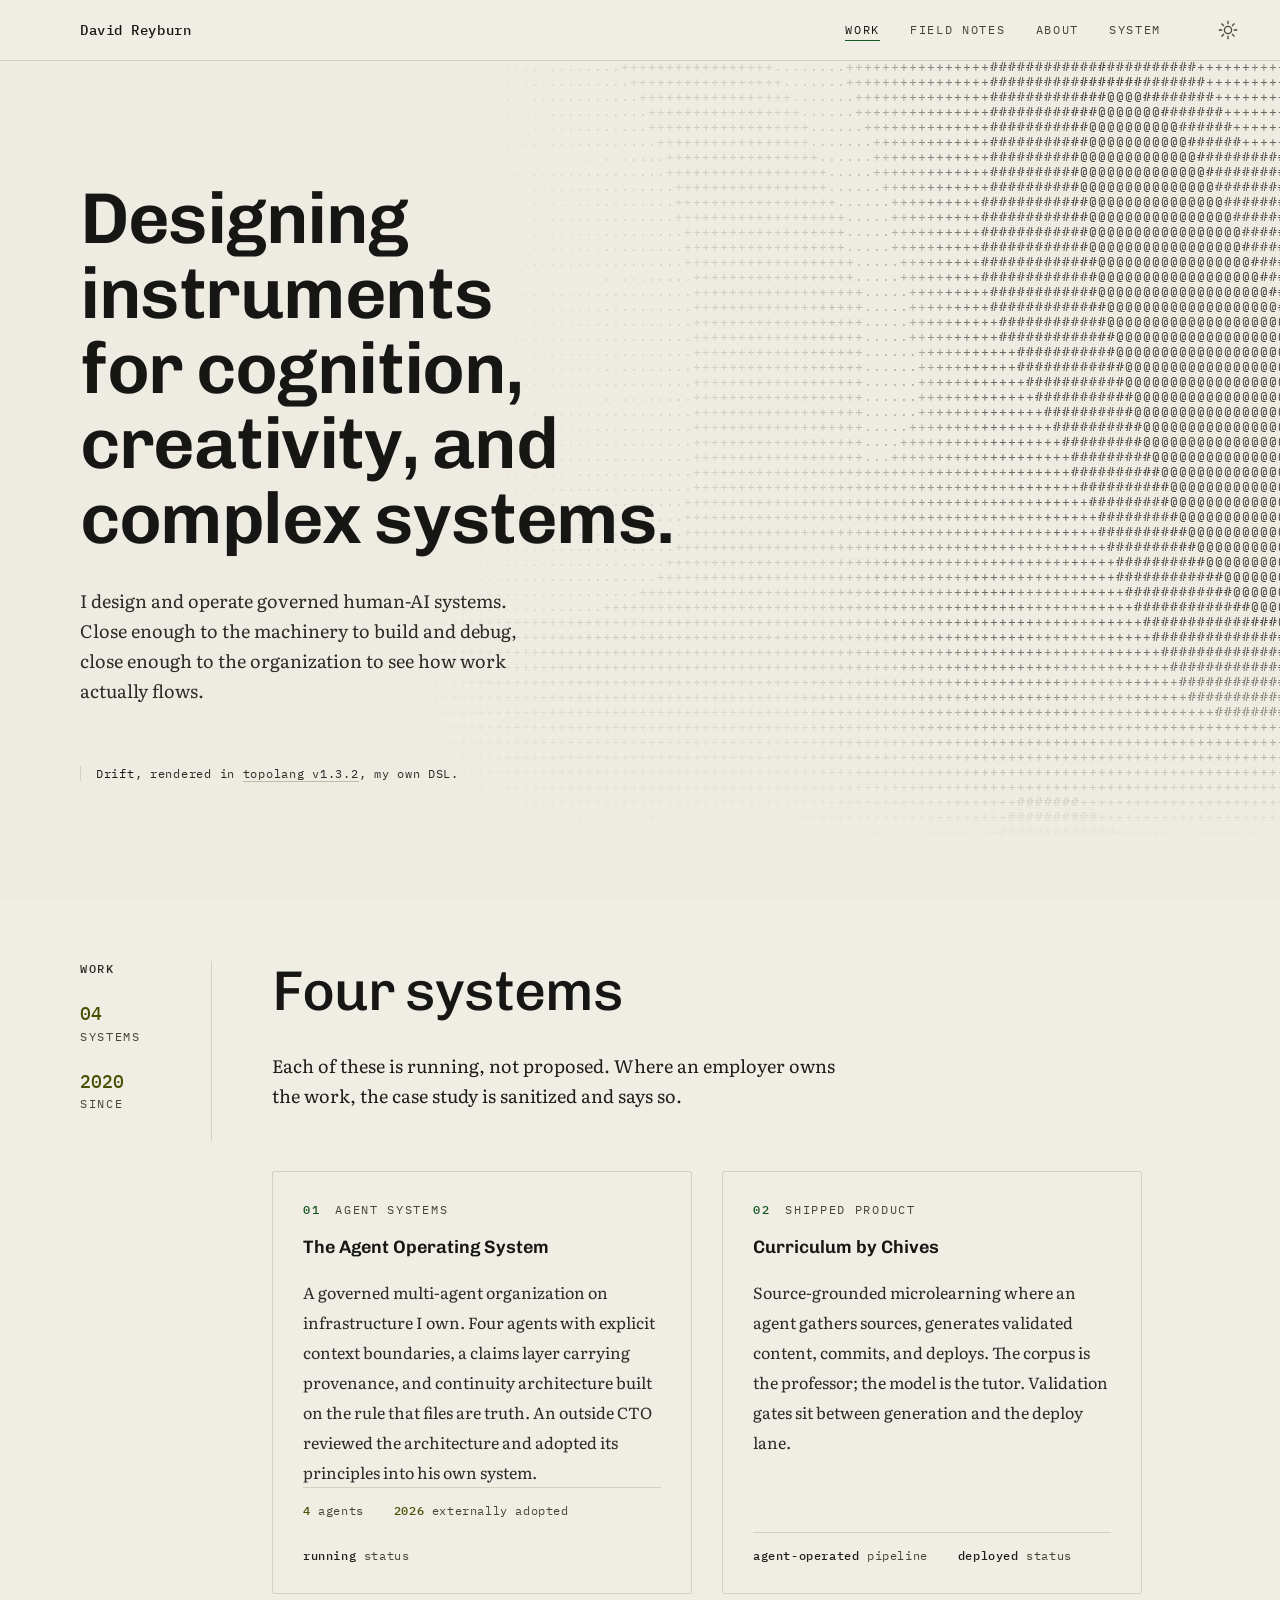
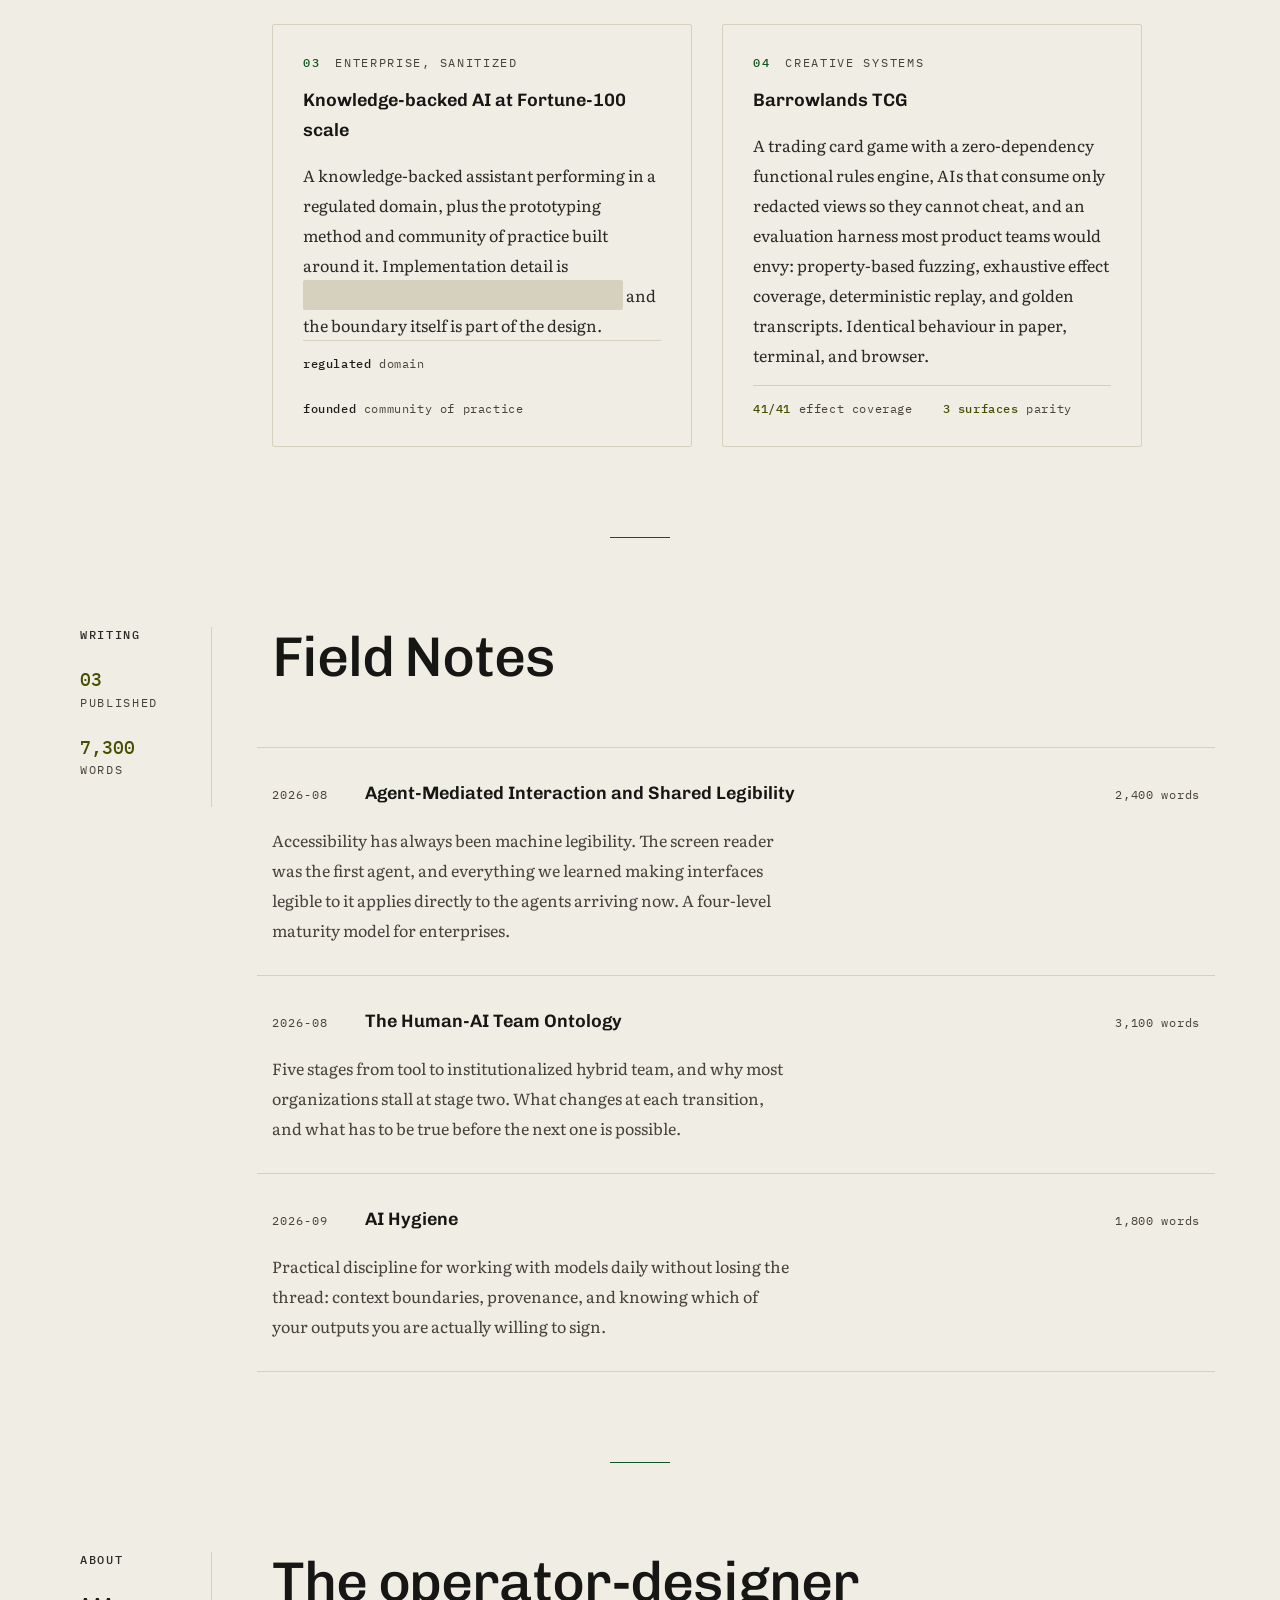
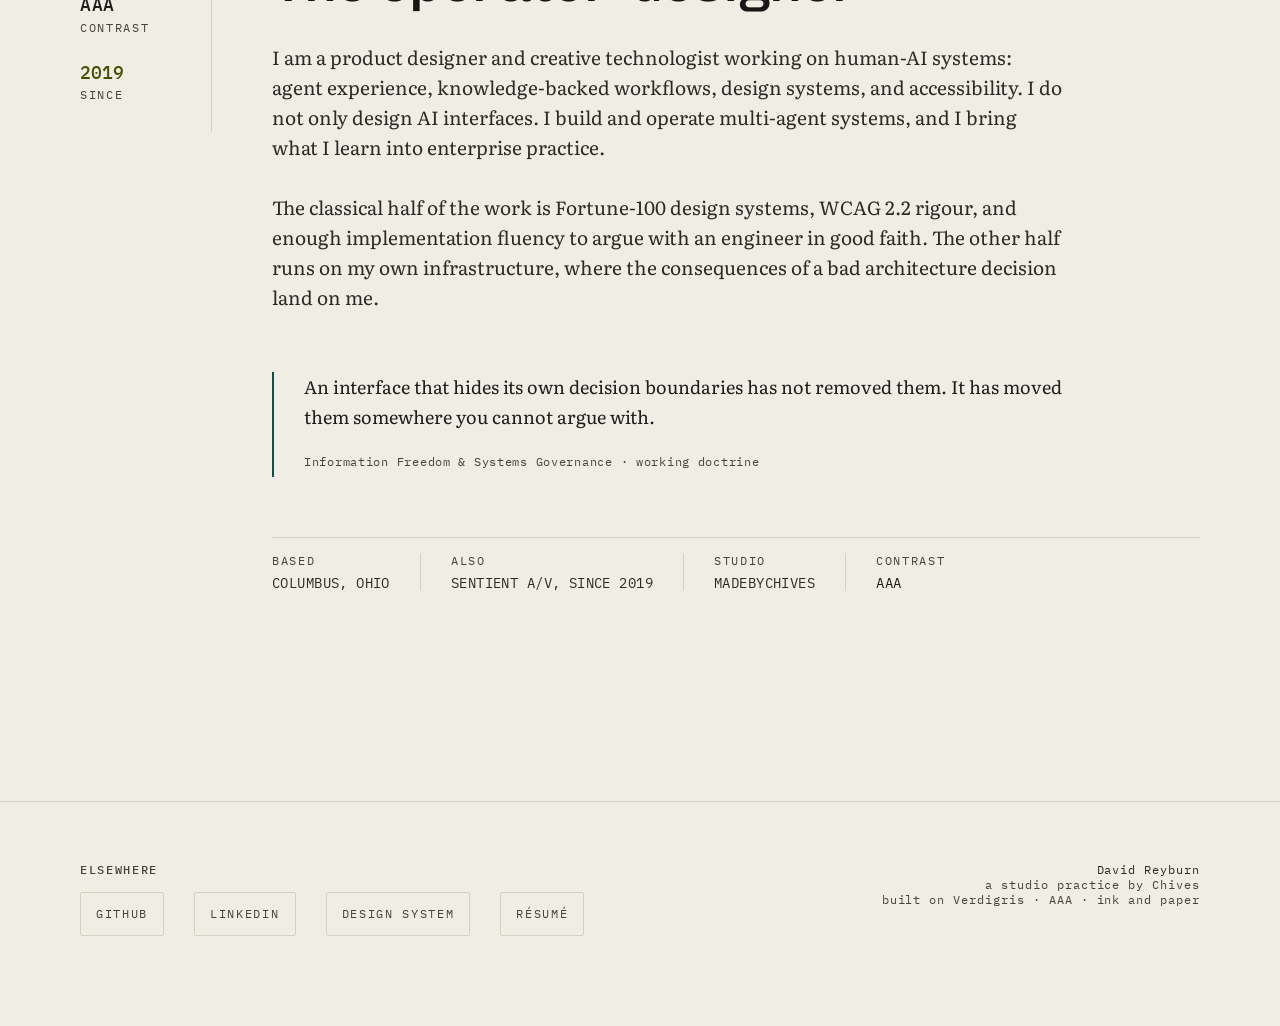
==== commit 9301e073: "Verdigris v2.5.0 — the résumé fills its column, and prints on one page Two bugs, the same shape: a s" ====
--- a/index.html
+++ b/index.html
@@ -28,16 +28,16 @@
 <meta property="og:url" content="https://dreyburn.com/">
 <meta property="og:title" content="David Reyburn — Designing instruments for cognition, creativity, and complex systems">
 <meta property="og:description" content="Product designer and creative technologist specializing in human-AI systems: agent experience, knowledge-backed AI workflows, design systems, and accessibility.">
-<meta property="og:image" content="https://dreyburn.com/og.png?v=2.4.0">
+<meta property="og:image" content="https://dreyburn.com/og.png?v=2.5.0">
 <meta property="og:image:width" content="1200">
 <meta property="og:image:height" content="630">
 <meta property="og:site_name" content="David Reyburn">
 <meta name="twitter:card" content="summary_large_image">
-<link rel="stylesheet" href="verdigris/verdigris.css?v=2.4.0">
-<link rel="stylesheet" href="verdigris/print.css?v=2.4.0">
-<script src="verdigris/topolang.js?v=2.4.0" defer></script>
-<script src="verdigris/verdigris.js?v=2.4.0" defer></script>
-<script src="verdigris/audit.js?v=2.4.0" defer></script>
+<link rel="stylesheet" href="verdigris/verdigris.css?v=2.5.0">
+<link rel="stylesheet" href="verdigris/print.css?v=2.5.0">
+<script src="verdigris/topolang.js?v=2.5.0" defer></script>
+<script src="verdigris/verdigris.js?v=2.5.0" defer></script>
+<script src="verdigris/audit.js?v=2.5.0" defer></script>
 <!-- Machine-readable structure, per the shared-legibility thesis. The same
      structure a screen reader walks is the structure an agent parses. -->
 <script type="application/ld+json">
--- a/verdigris/verdigris.css
+++ b/verdigris/verdigris.css
@@ -1581,7 +1581,29 @@
    that jumped position between the homepage and the résumé would be a worse
    inconsistency than a static offset. A full-width bar over a centred sheet
    is what a document viewer looks like, and a résumé is a sheet. */
-.vd-resume .vd-spread__body{max-width:850px;margin-inline:auto}
+/* width:100% IS LOAD-BEARING, and its absence was a real defect for three
+   versions. Auto margins in the inline axis disable a grid item's default
+   stretch, so `max-width + margin-inline:auto` alone made this item size to
+   fit-content — 677.6px at every desktop width from 1280 to 1920, inside a
+   928px column it was supposed to fill.
+
+   And 677.6 was not arbitrary: it is --vd-measure (58ch = 537.6px) plus the
+   role's 110px date column and its 30px gap. One prose cap, three levels
+   down, was setting the width of the whole résumé — the h1, the section
+   rules, everything. width:100% makes the width definite so max-width and
+   the auto margins can do their jobs.
+
+   --vd-measure-read rather than the 850px that used to be here. It is the
+   same token the article view uses for its shared right edge, so the two
+   long-form documents on the site end in the same place for the same reason,
+   and 790 - 140 leaves the bullets at 70ch — mid-range rather than at a wall. */
+.vd-resume .vd-spread__body{width:100%;max-width:var(--vd-measure-read);margin-inline:auto}
+/* The column IS the measure here, so capping prose again inside it only
+   produces a second, shorter right edge. Same principle as .vd-prose--read
+   on the article. print.css has done exactly this since it was written —
+   `.vd-prose{max-width:none}` — so paper was never capped and the screen was
+   the one out of step. */
+.vd-resume .vd-spread__body .vd-prose{max-width:none}
 
 /* ── vd-cite · marginalia, uses the rail ─────────────────────────────── */
 /* Inline superscript — no box to hang a rule on, so this one takes the
--- a/verdigris/print.css
+++ b/verdigris/print.css
@@ -46,6 +46,36 @@
     --vd-warn:#1a1a17;
     --vd-control-border:#8a857a;
 
+    /* ── METRICS ───────────────────────────────────────────────────────
+       The block above normalises COLOUR tokens and says the list is
+       exhaustive by necessity. Nobody ever made the same pass for the
+       metric tokens, and the result was that the 30px screen baseline
+       printed verbatim: body was set to 10.5pt/1.55 here, and then every
+       .vd-prose rule overrode it with line-height:var(--vd-lead-1), a
+       fixed 30px. Measured on the résumé, bullets printed at 12pt with
+       22.5pt of leading — the single largest reason that document ran to
+       five pages.
+
+       LENGTHS, not unitless ratios. Two reasons. A ratio would break
+       calc((var(--vd-lead-1) - 18px) / 2) and any other rule that treats
+       leading as a measurement, silently, by making the declaration
+       invalid. And a fixed leading IS the system: the screen puts every
+       line on a 30px grid, and paper gets the same idea at paper scale —
+       10pt prose on 14pt leading, with larger type simply taking a tighter
+       ratio, which is what display type wants anyway.
+
+       Anything added to the scale in verdigris.css has to be added here
+       too, on pain of shipping a screen pixel value onto a sheet of A4. */
+    --vd-size-micro:7.5pt; --vd-size-xs:8.5pt; --vd-size-s:10pt;
+    --vd-size-m:11.5pt;    --vd-size-read:10.5pt;
+    --vd-size-section:13pt; --vd-size-xl:18pt; --vd-size-2xl:20pt;
+
+    --vd-lead-half:11pt; --vd-lead-1:14pt; --vd-lead-1h:18pt;
+    --vd-lead-2:20pt;    --vd-lead-hero:22pt;
+
+    --vd-space-q:2pt; --vd-space-h:4pt; --vd-space-1:8pt;
+    --vd-space-2:12pt; --vd-space-3:14pt; --vd-space-4:16pt; --vd-space-5:18pt;
+
     --vd-theme:print;
   }
 
@@ -58,6 +88,26 @@
   .vd-form__trap,.vd-form__result,
   .vd-btn,.vd-nav__list{display:none !important}
 
+  /* NO FORM EVER PRINTS. The submit control was already hidden, which left
+     the worst of both: labels, empty boxes and a challenge widget on a sheet
+     nobody can fill in or send. On the résumé that was 453px — half a page
+     of dead furniture on the one document whose whole purpose is being acted
+     on.
+
+     A form is an interactive affordance and paper has none. This is
+     unconditional rather than résumé-scoped because a printed empty input is
+     useless on every page, documentation included. */
+  vd-form,.vd-form,.vd-field,.vd-form__legend,.vd-check,
+  .vd-input,.vd-textarea,.vd-select,.vd-field__label,.vd-field__hint,
+  .cf-turnstile,[data-vd-challenge]{display:none !important}
+
+  /* The general escape hatch, for a block that has no business on paper at
+     all — a contact section, a sign-up prompt, a live widget. The kit can
+     hide the form; only the author knows whether the heading and the
+     sentence introducing it should go too. Joins data-vd-print and
+     data-vd-print-alt as the third member of that family. */
+  [data-vd-screen-only]{display:none !important}
+
   .vd-spread{display:block}
   .vd-spread__rail{
     position:static;border-right:0;padding:0 0 6pt 0;margin-bottom:10pt;
@@ -69,11 +119,29 @@
   h1{font-size:24pt;line-height:1.1}
   h2{font-size:16pt;line-height:1.2;margin-top:18pt}
   h3{font-size:11.5pt}
-  .vd-prose,.vd-hero__inner{max-width:none}
+  /* Measures are screen constructs here. --vd-measure is 58ch, and ch
+     resolves against the element's own font-size — so on paper, where the
+     type is half the size, 58ch is half the width and the dek printed at
+     roughly 340pt inside a 500pt column. The column IS the measure on a
+     sheet; the @page margin already set it. */
+  .vd-prose,.vd-hero__inner,.vd-article__dek,.vd-article__title{max-width:none}
 
   /* Print the destination. A printed link that hides its target is a dead end. */
   a[href^="http"]::after{content:" <" attr(href) ">";font-size:8pt;color:#4a463f;word-break:break-all}
   a[href^="#"]::after{content:""}
+
+  /* An author-supplied short form, for the places where the raw href is the
+     ugly part rather than the useful part. `linkedin.com/in/name` says
+     everything `https://www.linkedin.com/in/name/` says and reads like a
+     line of type instead of a string. Opt-in per link:
+
+       <a class="vd-tag" href="https://www.linkedin.com/in/name/"
+          data-print-as="linkedin.com/in/name">LinkedIn</a>  */
+  a[data-print-as]::after{content:" " attr(data-print-as) !important}
+  /* An EMPTY value suppresses the destination entirely — for the case where
+     the link text is already the address and printing it again just says it
+     twice. Same attribute, so there is one thing to learn. */
+  a[data-print-as=""]::after{content:"" !important}
 
   /* Never break a card or a quote across a page. */
   vd-system-card,vd-note-card,vd-quote,vd-figure,vd-code{
@@ -185,10 +253,30 @@
 
   /* Flattened on paper. The border and padding make a target on screen; on
      a sheet they read as empty boxes around text, and the URL that now
-     follows each one has to sit on the same line as the label. */
+     follows each one has to sit on the same line as the label.
+
+     text-transform and letter-spacing come off too, and that is not a
+     detail. .vd-tag is uppercase with .14em tracking, and ::after content
+     inherits both — so the contact line printed
+     `LINKEDIN <HTTPS://WWW.LINKEDIN.COM/IN/DREYBURN/>`, letter-spaced. A
+     shouted, tracked-out URL was the least elegant thing on the sheet, and
+     it was the first line under the name. */
   .vd-resume a.vd-tag{
-    border:0;padding:0;margin-right:var(--vd-space-h);
+    border:0;padding:0;margin-right:var(--vd-space-1);
     display:inline;min-height:0;
+    text-transform:none;letter-spacing:normal;
+    font-size:var(--vd-size-xs);color:#1a1a17;
+  }
+  .vd-resume a.vd-tag::after{
+    text-transform:none;letter-spacing:normal;word-break:normal;
+  }
+  /* !important because the specimen's rail stacks its links with an inline
+     style, and an inline declaration outranks any selector without it. A
+     column of links is right in a 132px rail and wrong on a sheet, where
+     the same three items are one line under the name. */
+  .vd-resume .vd-spread__rail ul{
+    flex-direction:row !important;gap:var(--vd-space-1) !important;flex-wrap:wrap;
+    margin:0 !important;align-items:baseline !important;
   }
   /* One page is a content constraint, not a CSS one — nothing here can make
      too much text fit. What this does is stop the page furniture from
@@ -200,7 +288,24 @@
      so without this the résumé printed LARGER section heads than before the
      reading register was applied to it — measured 1231px against Letter's
      1056, worse than the 1192 it started at. */
-  .vd-resume h2{font-size:16pt;line-height:1.2;margin-top:12pt}
+  .vd-resume h2{
+    font-size:12pt;line-height:1.15;margin-top:11pt;margin-bottom:0;
+    /* The site says "section" with a hairline, not with space. Experience
+       already got one for free — .vd-role has a border-top and the first
+       role sits directly under the head. Skills had nothing, so the two
+       sections were announced two different ways on the same sheet. */
+    padding-bottom:2pt;border-bottom:.5pt solid #c9c4b8;
+  }
+  .vd-resume h1{font-size:19pt;line-height:1.1}
+  /* The positioning statement is three lines of prose, not a dek on an
+     essay — at the article's reading size it took five printed lines and
+     ran past the measure the roles below it keep. */
+  .vd-resume .vd-article__dek{font-size:10.5pt;line-height:1.35;margin-top:4pt}
+  /* 62pt holds "2019 to / present" on two lines in mono at 7.5pt with room
+     to spare, against 110px (82pt) inherited from the screen. The 20pt
+     recovered goes to the bullets, which is where the reading happens. */
+  .vd-role{padding:5pt 0;grid-template-columns:62pt minmax(0,1fr);gap:0 10pt}
+  .vd-role__head{gap:0 8pt}
   /* End matter is navigation. On paper there is nothing to navigate to. */
   .vd-endmatter__nav{display:none !important}
 }
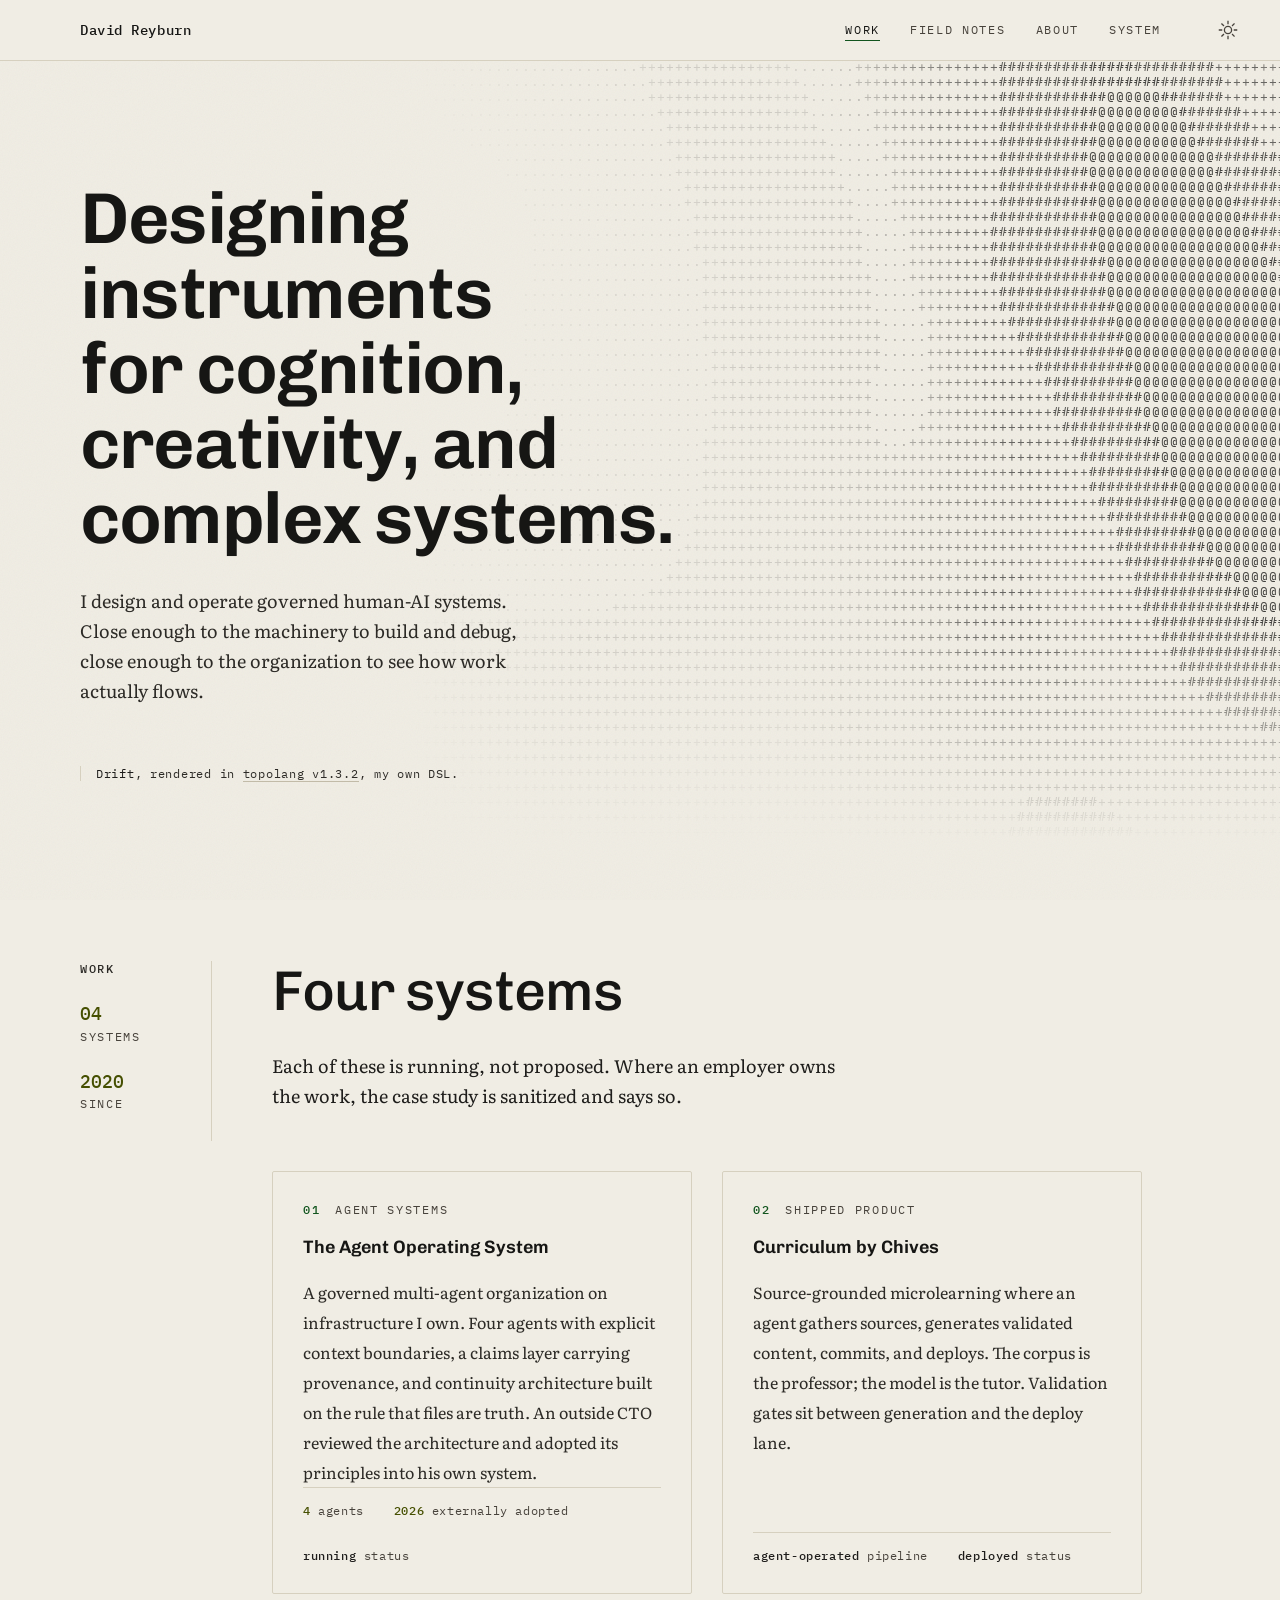
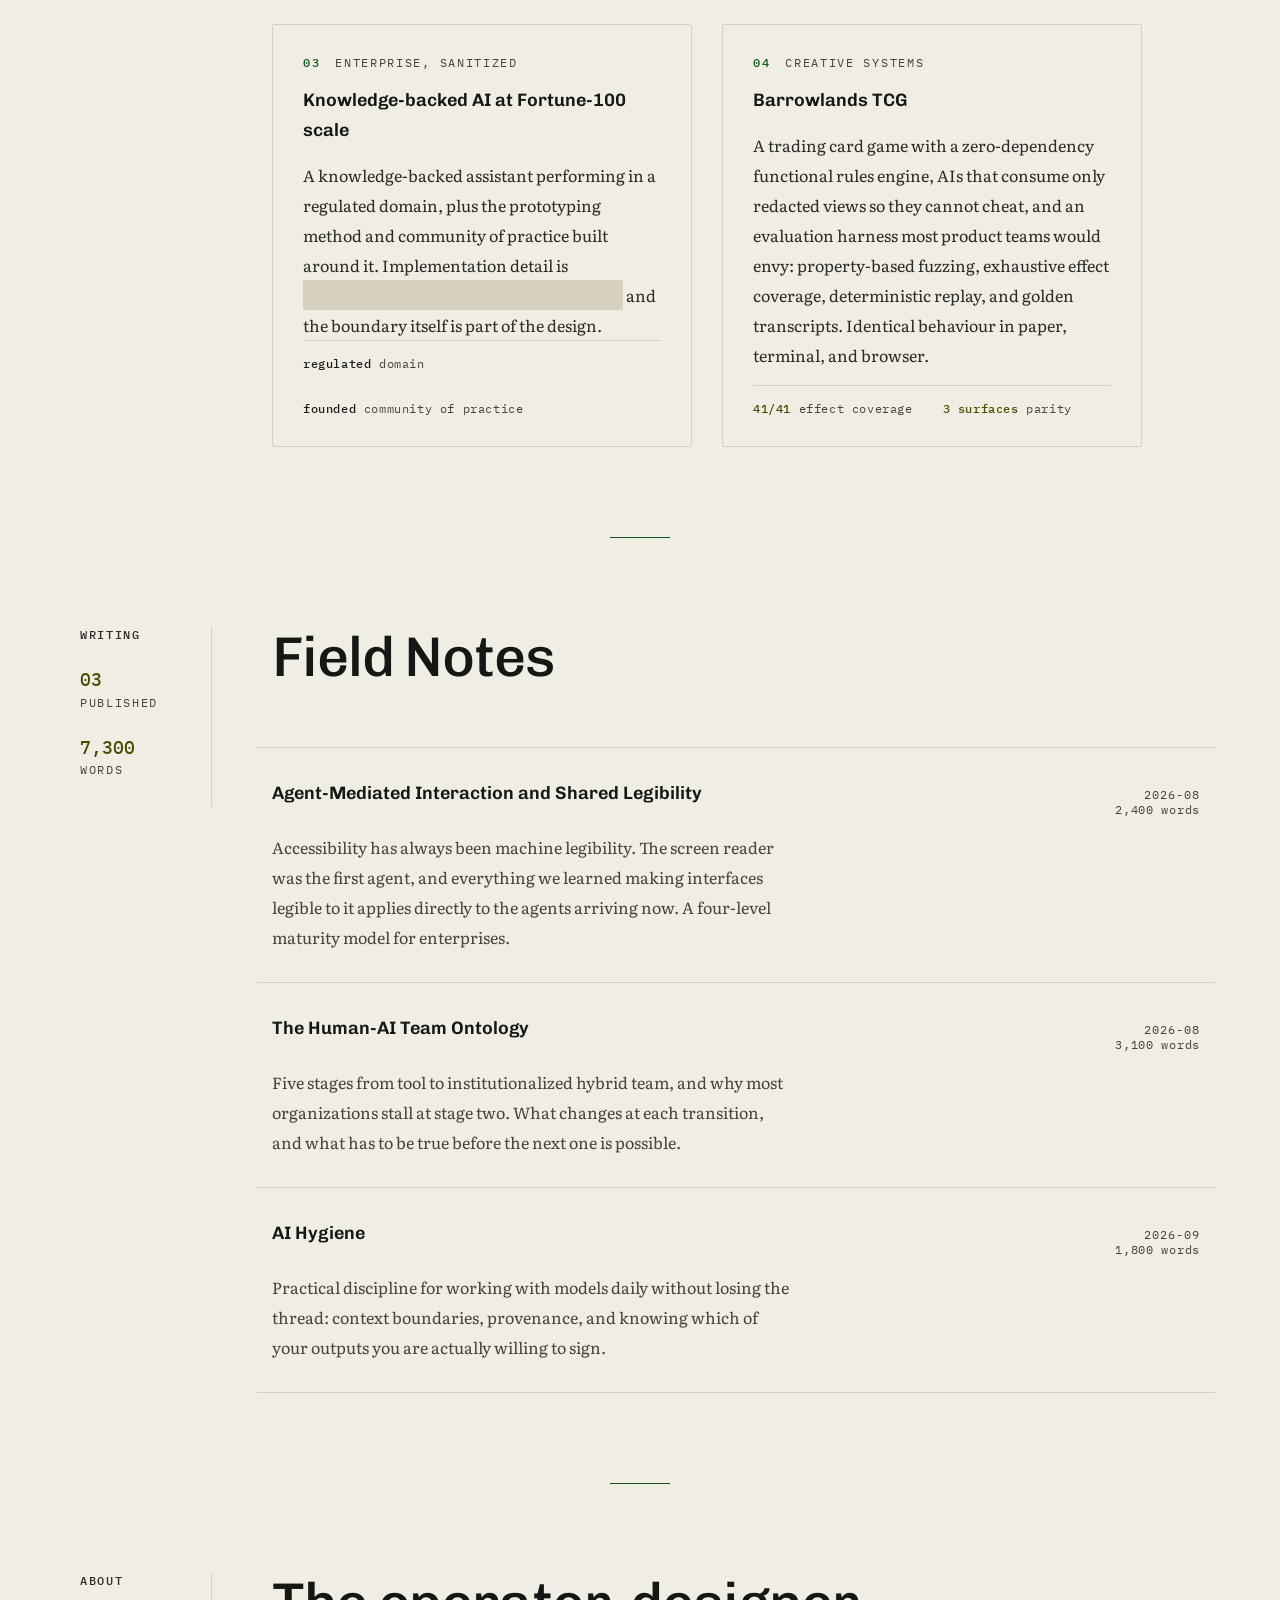
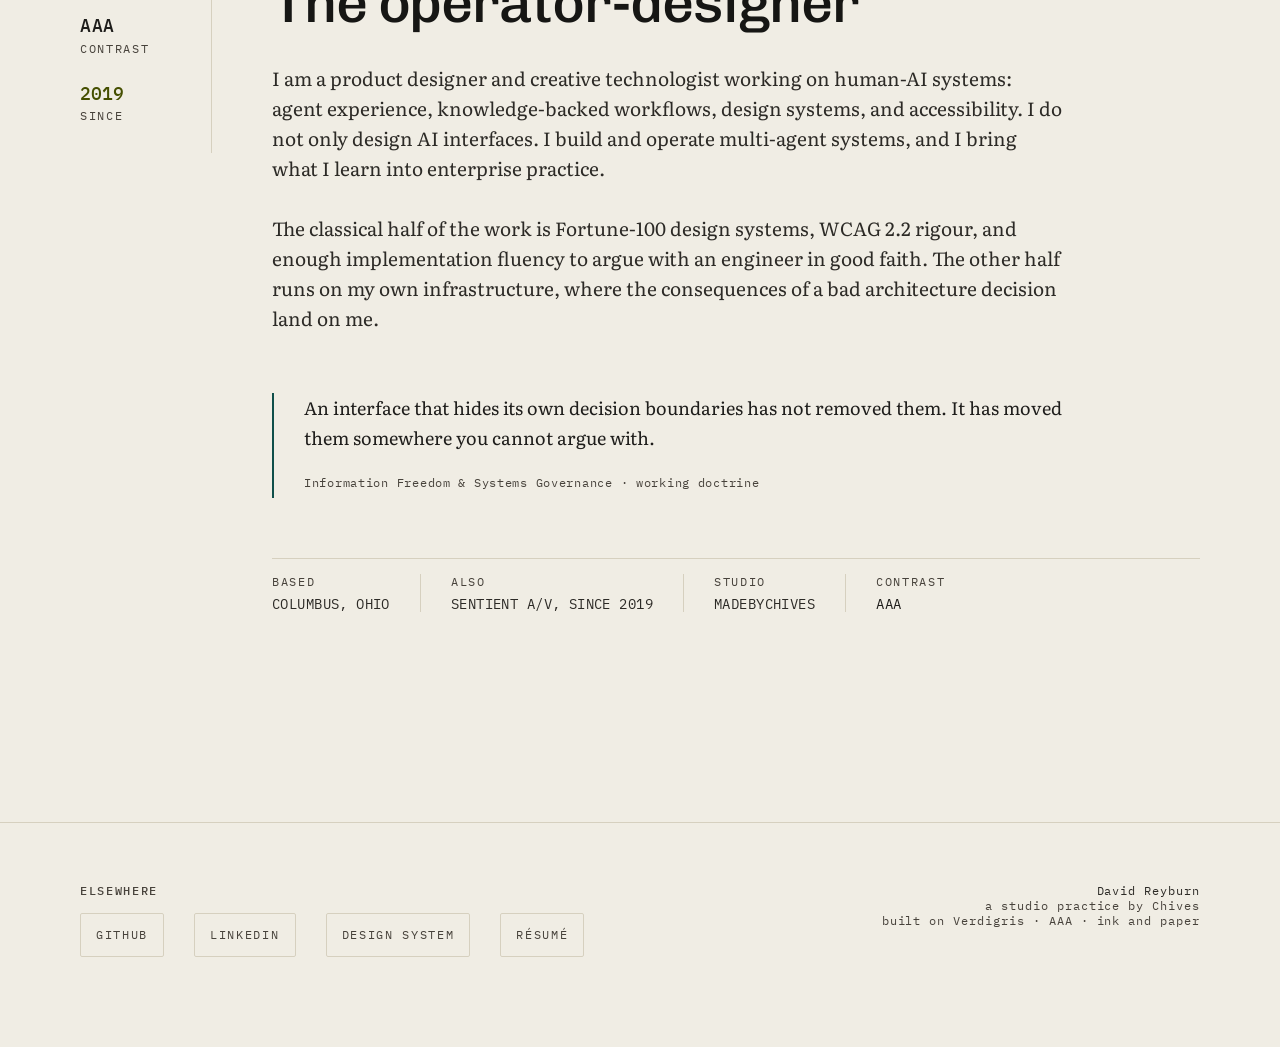
==== commit 18d14e56: "Verdigris v2.6.0 — the note card stamp, and a 149px hole in the audit VISUAL CHANGE to a shared comp" ====
--- a/index.html
+++ b/index.html
@@ -28,16 +28,16 @@
 <meta property="og:url" content="https://dreyburn.com/">
 <meta property="og:title" content="David Reyburn — Designing instruments for cognition, creativity, and complex systems">
 <meta property="og:description" content="Product designer and creative technologist specializing in human-AI systems: agent experience, knowledge-backed AI workflows, design systems, and accessibility.">
-<meta property="og:image" content="https://dreyburn.com/og.png?v=2.5.0">
+<meta property="og:image" content="https://dreyburn.com/og.png?v=2.6.0">
 <meta property="og:image:width" content="1200">
 <meta property="og:image:height" content="630">
 <meta property="og:site_name" content="David Reyburn">
 <meta name="twitter:card" content="summary_large_image">
-<link rel="stylesheet" href="verdigris/verdigris.css?v=2.5.0">
-<link rel="stylesheet" href="verdigris/print.css?v=2.5.0">
-<script src="verdigris/topolang.js?v=2.5.0" defer></script>
-<script src="verdigris/verdigris.js?v=2.5.0" defer></script>
-<script src="verdigris/audit.js?v=2.5.0" defer></script>
+<link rel="stylesheet" href="verdigris/verdigris.css?v=2.6.0">
+<link rel="stylesheet" href="verdigris/print.css?v=2.6.0">
+<script src="verdigris/topolang.js?v=2.6.0" defer></script>
+<script src="verdigris/verdigris.js?v=2.6.0" defer></script>
+<script src="verdigris/audit.js?v=2.6.0" defer></script>
 <!-- Machine-readable structure, per the shared-legibility thesis. The same
      structure a screen reader walks is the structure an agent parses. -->
 <script type="application/ld+json">
--- a/verdigris/verdigris.css
+++ b/verdigris/verdigris.css
@@ -1270,14 +1270,35 @@
   object-position:var(--vd-thumb-focus,50% 50%);
   border-radius:var(--vd-radius);
 }
-.vd-note-card__row{display:flex;gap:var(--vd-space-1);align-items:baseline;flex-wrap:wrap}
+/* GRID, NOT FLEX, so the date and the word count can stack into one right-hand
+   stamp while the title keeps the whole left column. Placement is explicit
+   rather than by source order, which means the DOM stays date → title → count
+   and a screen reader still hears the date first. Nothing about the markup or
+   the reading order changed; only where the three parts land.
+
+   Two mono lines at --vd-lead-half are 30px, exactly one line of the title at
+   --vd-lead-1 — so the stamp occupies one baseline and a one-line card is the
+   same height it always was.
+
+   max-content on the second column, not a fixed width: "2,400 words" and
+   "12 minutes" are different lengths and neither should be truncated or
+   padded to match the other. */
+.vd-note-card__row{
+  display:grid;
+  grid-template-columns:minmax(0,1fr) max-content;
+  column-gap:var(--vd-space-1);
+  align-items:baseline;
+}
 .vd-note-card__date{
   font-family:var(--vd-face-mono);font-size:var(--vd-size-micro);letter-spacing:.08em;
-  color:var(--vd-text-muted);min-width:9ch;font-variant-numeric:tabular-nums;
+  color:var(--vd-text-muted);font-variant-numeric:tabular-nums;
+  line-height:var(--vd-lead-half);
+  grid-column:2;grid-row:1;justify-self:end;text-align:right;
 }
 .vd-note-card__title{
   font-family:var(--vd-face-display);font-size:var(--vd-size-m);line-height:var(--vd-lead-1);
-  font-weight:600;margin:0;flex:1;min-width:min(100%,22ch);
+  font-weight:600;margin:0;
+  grid-column:1;grid-row:1 / span 2;
 }
 .vd-note-card__title a{color:var(--vd-text-max);position:relative;display:inline-block}
 .vd-note-card__title a::after{
@@ -1287,7 +1308,9 @@
 vd-note-card[data-clickable]:hover .vd-note-card__title a::after,
 .vd-note-card__title a:focus-visible::after{transform:scaleX(1)}
 .vd-note-card__len{font-family:var(--vd-face-mono);font-size:var(--vd-size-micro);
-  color:var(--vd-text-muted);letter-spacing:.06em;margin-left:auto}
+  color:var(--vd-text-muted);letter-spacing:.06em;
+  grid-column:2;grid-row:2;justify-self:end;text-align:right;
+  line-height:var(--vd-lead-half);}
 .vd-note-card__dek{margin:var(--vd-space-h) 0 0 0;max-width:var(--vd-measure);
   color:var(--vd-text-muted);font-size:var(--vd-size-s)}
 
@@ -1393,6 +1416,18 @@
      two is everything you can do. It also lets row one retract on scroll
      while the controls stay, which row one could not do while it carried
      the only theme switch on the page. */
+  /* THE WRAP ITSELF BELONGS HERE, and its absence was a 1.4.10 failure for
+     the whole 641-860 band. Every rule in this block describes a two-row
+     bar — mark on row one, links on row two — but flex-wrap:wrap was only
+     declared at 640. Between the two, `flex:1 1 100%` on the mark inside a
+     nowrap container took the entire line, the list shrank to zero width
+     against `flex:1 1 0; min-width:0`, and its four links spilled 149px past
+     the viewport. Every page, both themes, silently: the audit samples 1280
+     and 320 and never looked in between. */
+  .vd-nav__inner{
+    height:auto;flex-wrap:wrap;row-gap:var(--vd-space-h);
+    padding-top:var(--vd-space-h);padding-bottom:var(--vd-space-h);
+  }
   .vd-nav__mark{flex:1 1 100%}
   /* flex-basis 0 with min-width 0, not a reserved max-width. Reserving
      `100% - 44px - gap` is exactly the space available, and sub-pixel
@@ -1400,7 +1435,7 @@
      accident this change exists to remove. Basis 0 makes the list take what
      is left AFTER the toggle by construction, so it cannot overflow, and the
      links wrap inside their own box. */
-  .vd-nav__list{order:2;flex:1 1 0;min-width:0}
+  .vd-nav__list{order:2;flex:1 1 0;min-width:0;margin-left:0;flex-wrap:wrap}
   /* Top of the row, so a wrapped second line of links grows downward and the
      control stays level with the first. */
   vd-theme-toggle{order:3;margin-left:auto;flex:0 0 auto;align-self:flex-start}
@@ -2336,15 +2371,13 @@
 @media(max-width:640px){
   /* Half-step gaps. A full 30px between the links and again before the
      toggle costs 45px of a 320px row, which is the difference between three
-     destinations on one line and three on two. */
-  .vd-nav__inner{
-    height:auto;flex-wrap:wrap;row-gap:var(--vd-space-h);column-gap:var(--vd-space-h);
-    padding-top:var(--vd-space-h);padding-bottom:var(--vd-space-h);
-  }
-  .vd-nav__list{
-    margin-left:0;width:auto;flex-wrap:wrap;
-    row-gap:0;column-gap:var(--vd-space-h);
-  }
+     destinations on one line and three on two.
+
+     Gaps ONLY. The wrap, the auto height and the padding are established at
+     860 now, and stating them twice is how the two blocks drifted apart in
+     the first place. */
+  .vd-nav__inner{column-gap:var(--vd-space-h)}
+  .vd-nav__list{width:auto;row-gap:0;column-gap:var(--vd-space-h)}
 
   /* THE RETRACT. Identity is wanted when you are working out where you are,
      and in the way while you are reading. It leaves on the way down and
@@ -2677,18 +2710,23 @@
   .vd-article__meta dd{padding-top:0}
 }
 
-/* Note cards. The desktop row is date | title | length on one baseline.
-   That layout collapses badly under ~640px: the title claims the full width,
-   the date orphans above it, and margin-left:auto strands the word count on
-   a line of its own. A two-row grid is the honest small-screen form —
-   metadata paired on one line, title given the full measure below it. */
+/* Note cards. The wide row is title on the left, with the date over the word
+   count as a right-hand stamp. That needs two columns and there is no room
+   for them under ~640px: a stamp wide enough for "3,100 words" leaves the
+   title about twelve characters, which wraps to four lines.
+
+   So the small-screen form turns the same three parts a quarter turn — the
+   two pieces of metadata pair on one line, the title takes the full measure
+   below them. Note that justify-self has to be reset explicitly: the wide
+   layout ends both stamp lines on the right edge, and the date is the left
+   half of a pair here. */
 @media(max-width:640px){
   .vd-note-card__row{
     display:grid;grid-template-columns:1fr auto;
     gap:var(--vd-space-q) var(--vd-space-1);align-items:baseline;
   }
-  .vd-note-card__date{grid-area:1/1;min-width:0}
-  .vd-note-card__len{grid-area:1/2;margin-left:0;text-align:right}
-  .vd-note-card__title{grid-area:2/1/3/3;min-width:0}
+  .vd-note-card__date{grid-area:1/1;justify-self:start;text-align:left}
+  .vd-note-card__len{grid-area:1/2;justify-self:end;text-align:right}
+  .vd-note-card__title{grid-area:2/1/3/3}
   .vd-note-card__dek{margin-top:var(--vd-space-q)}
 }
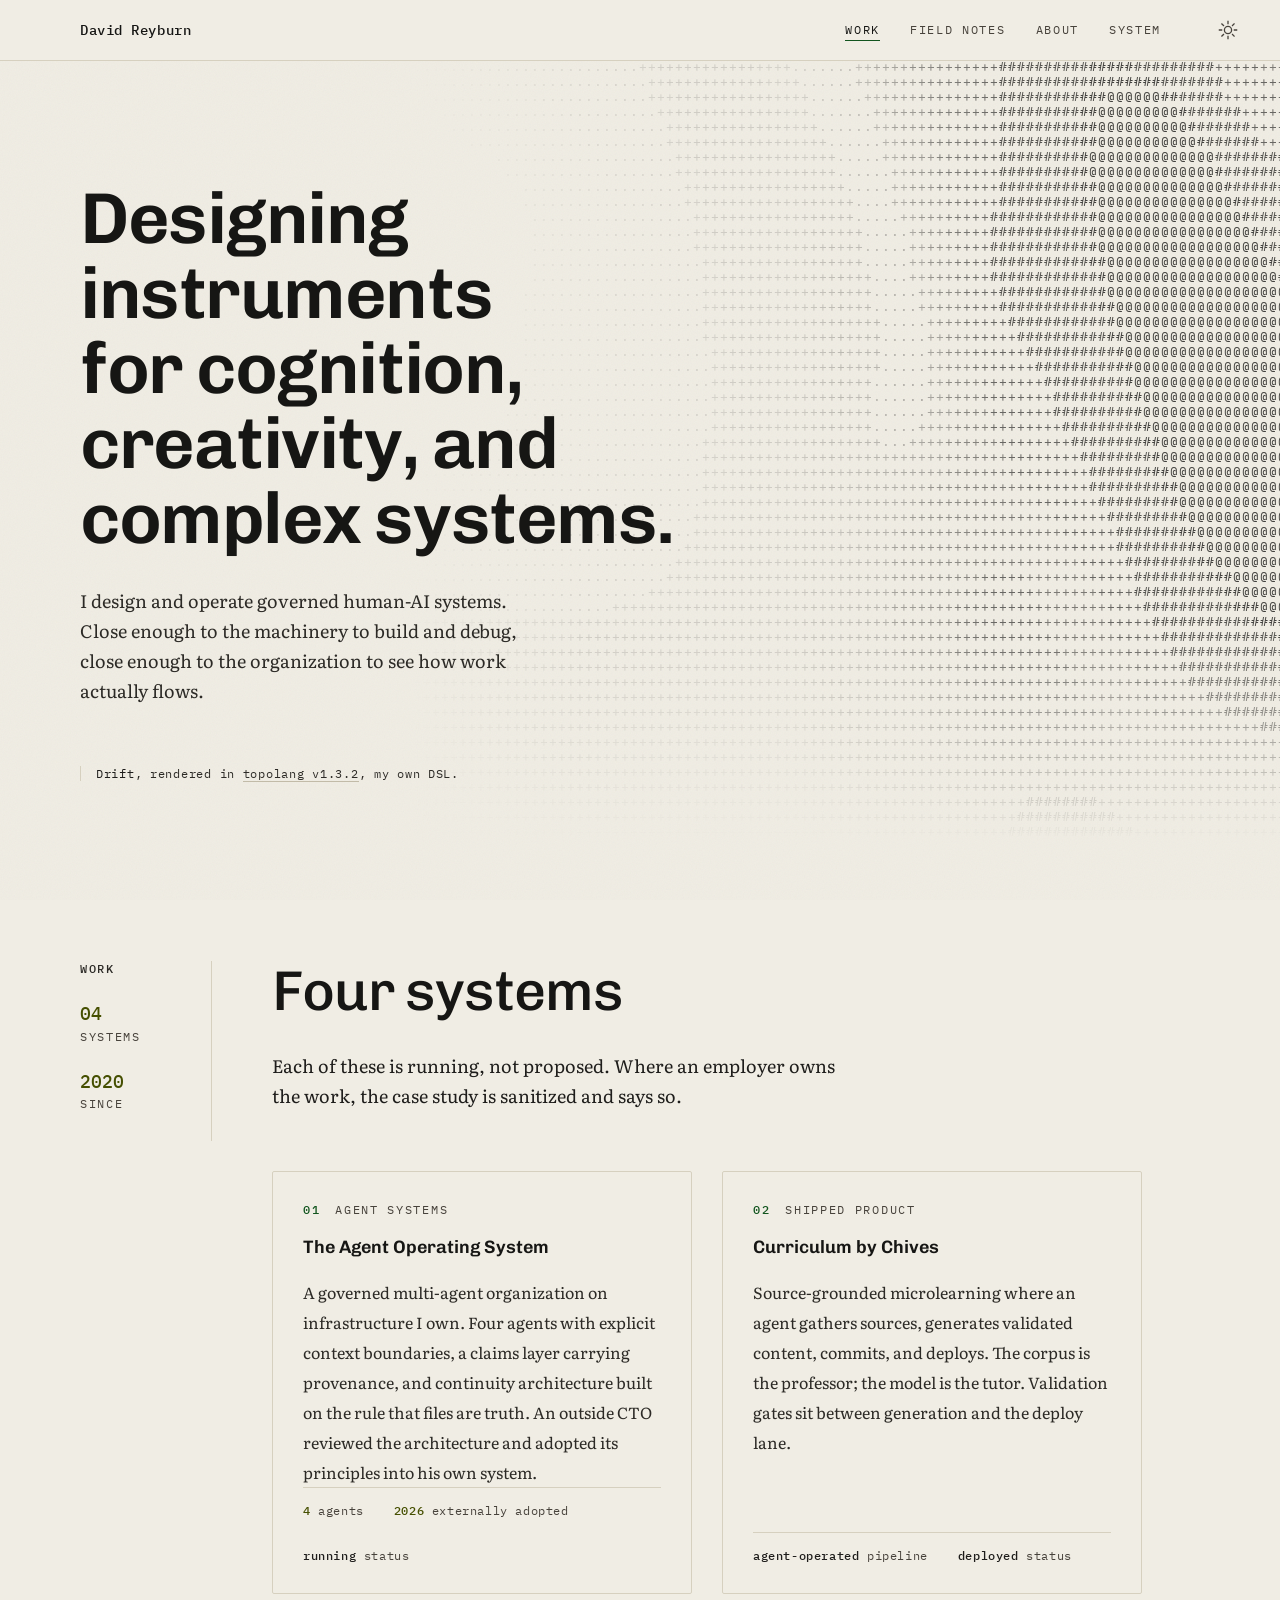
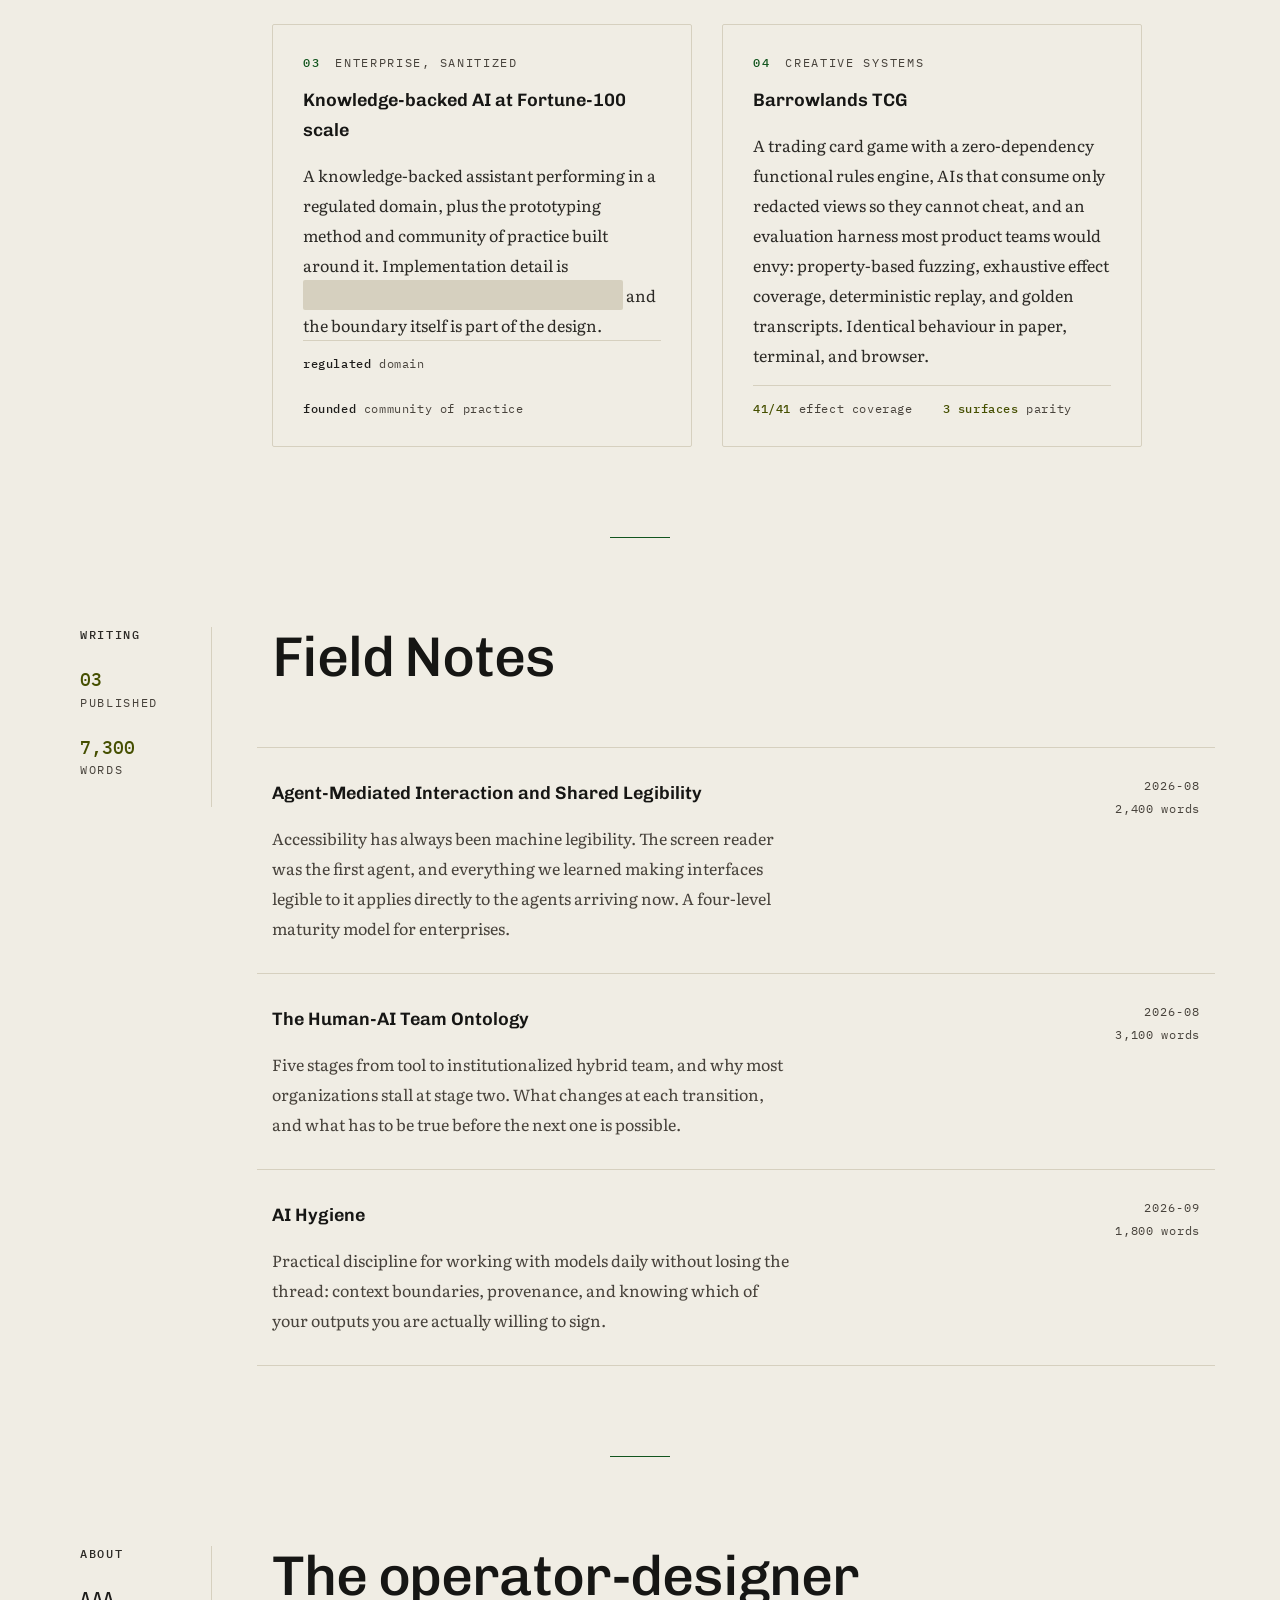
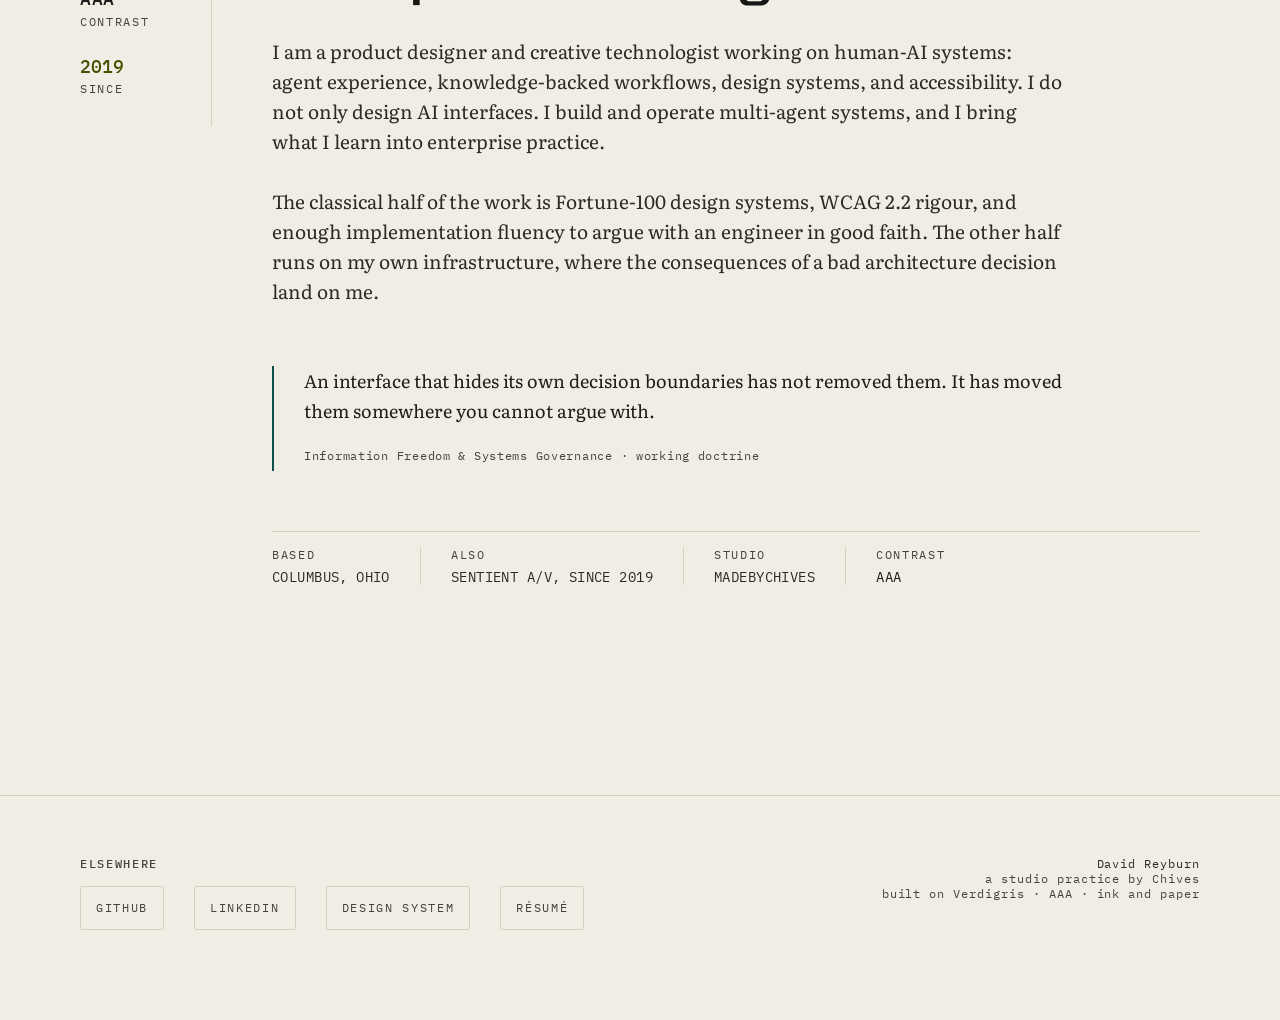
==== commit ec8aafd8: "Verdigris v2.6.1 — the note-card stamp's two spacings PATCH. Both complaints were the same nine pixe" ====
--- a/index.html
+++ b/index.html
@@ -28,16 +28,16 @@
 <meta property="og:url" content="https://dreyburn.com/">
 <meta property="og:title" content="David Reyburn — Designing instruments for cognition, creativity, and complex systems">
 <meta property="og:description" content="Product designer and creative technologist specializing in human-AI systems: agent experience, knowledge-backed AI workflows, design systems, and accessibility.">
-<meta property="og:image" content="https://dreyburn.com/og.png?v=2.6.0">
+<meta property="og:image" content="https://dreyburn.com/og.png?v=2.6.1">
 <meta property="og:image:width" content="1200">
 <meta property="og:image:height" content="630">
 <meta property="og:site_name" content="David Reyburn">
 <meta name="twitter:card" content="summary_large_image">
-<link rel="stylesheet" href="verdigris/verdigris.css?v=2.6.0">
-<link rel="stylesheet" href="verdigris/print.css?v=2.6.0">
-<script src="verdigris/topolang.js?v=2.6.0" defer></script>
-<script src="verdigris/verdigris.js?v=2.6.0" defer></script>
-<script src="verdigris/audit.js?v=2.6.0" defer></script>
+<link rel="stylesheet" href="verdigris/verdigris.css?v=2.6.1">
+<link rel="stylesheet" href="verdigris/print.css?v=2.6.1">
+<script src="verdigris/topolang.js?v=2.6.1" defer></script>
+<script src="verdigris/verdigris.js?v=2.6.1" defer></script>
+<script src="verdigris/audit.js?v=2.6.1" defer></script>
 <!-- Machine-readable structure, per the shared-legibility thesis. The same
      structure a screen reader walks is the structure an agent parses. -->
 <script type="application/ld+json">
--- a/verdigris/verdigris.css
+++ b/verdigris/verdigris.css
@@ -1282,12 +1282,28 @@
 
    max-content on the second column, not a fixed width: "2,400 words" and
    "12 minutes" are different lengths and neither should be truncated or
-   padded to match the other. */
+   padded to match the other.
+
+   START, NOT BASELINE, and the 9px that costs is the whole reason both
+   spacings were wrong. A 12px mono baseline sits ~11px from the top of its
+   line box and an 18px title's sits ~20px from the top of its, so baseline
+   alignment shoves the date down 9px to make them meet — and the second
+   line goes with it, out of the bottom of the row. The row grew from 30 to
+   39, which pushed the dek from 15px below the title to 24px; and the two
+   stamp lines, having spent the budget on the shove, sat flat against each
+   other with no gap at all.
+
+   You cannot fix both while keeping baseline alignment: the shove eats
+   exactly the room the stamp needs for internal air. Top-aligning buys it
+   back. The cost is that the date sits at the title's cap-height rather
+   than on its baseline, which reads as a corner stamp — which is what it
+   is. */
 .vd-note-card__row{
   display:grid;
   grid-template-columns:minmax(0,1fr) max-content;
   column-gap:var(--vd-space-1);
-  align-items:baseline;
+  row-gap:var(--vd-space-q);
+  align-items:start;
 }
 .vd-note-card__date{
   font-family:var(--vd-face-mono);font-size:var(--vd-size-micro);letter-spacing:.08em;
@@ -1311,7 +1327,12 @@
   color:var(--vd-text-muted);letter-spacing:.06em;
   grid-column:2;grid-row:2;justify-self:end;text-align:right;
   line-height:var(--vd-lead-half);}
-.vd-note-card__dek{margin:var(--vd-space-h) 0 0 0;max-width:var(--vd-measure);
+/* A QUARTER STEP, not a half. The row's own box now ends 8px below the
+   title — the stamp's second line lives there — so a half-step margin on top
+   of that put the dek 24px off the title instead of the 15 it had before the
+   stamp existed. 8 + 7.5 lands it back on 15. This is also the value the
+   narrow layout already used, so the two agree now instead of differing. */
+.vd-note-card__dek{margin:var(--vd-space-q) 0 0 0;max-width:var(--vd-measure);
   color:var(--vd-text-muted);font-size:var(--vd-size-s)}
 
 /* ── vd-nav ──────────────────────────────────────────────────────────── */
@@ -2728,5 +2749,5 @@
   .vd-note-card__date{grid-area:1/1;justify-self:start;text-align:left}
   .vd-note-card__len{grid-area:1/2;justify-self:end;text-align:right}
   .vd-note-card__title{grid-area:2/1/3/3}
-  .vd-note-card__dek{margin-top:var(--vd-space-q)}
-}
+  /* The dek margin used to be restated here. It is the base value now. */
+}
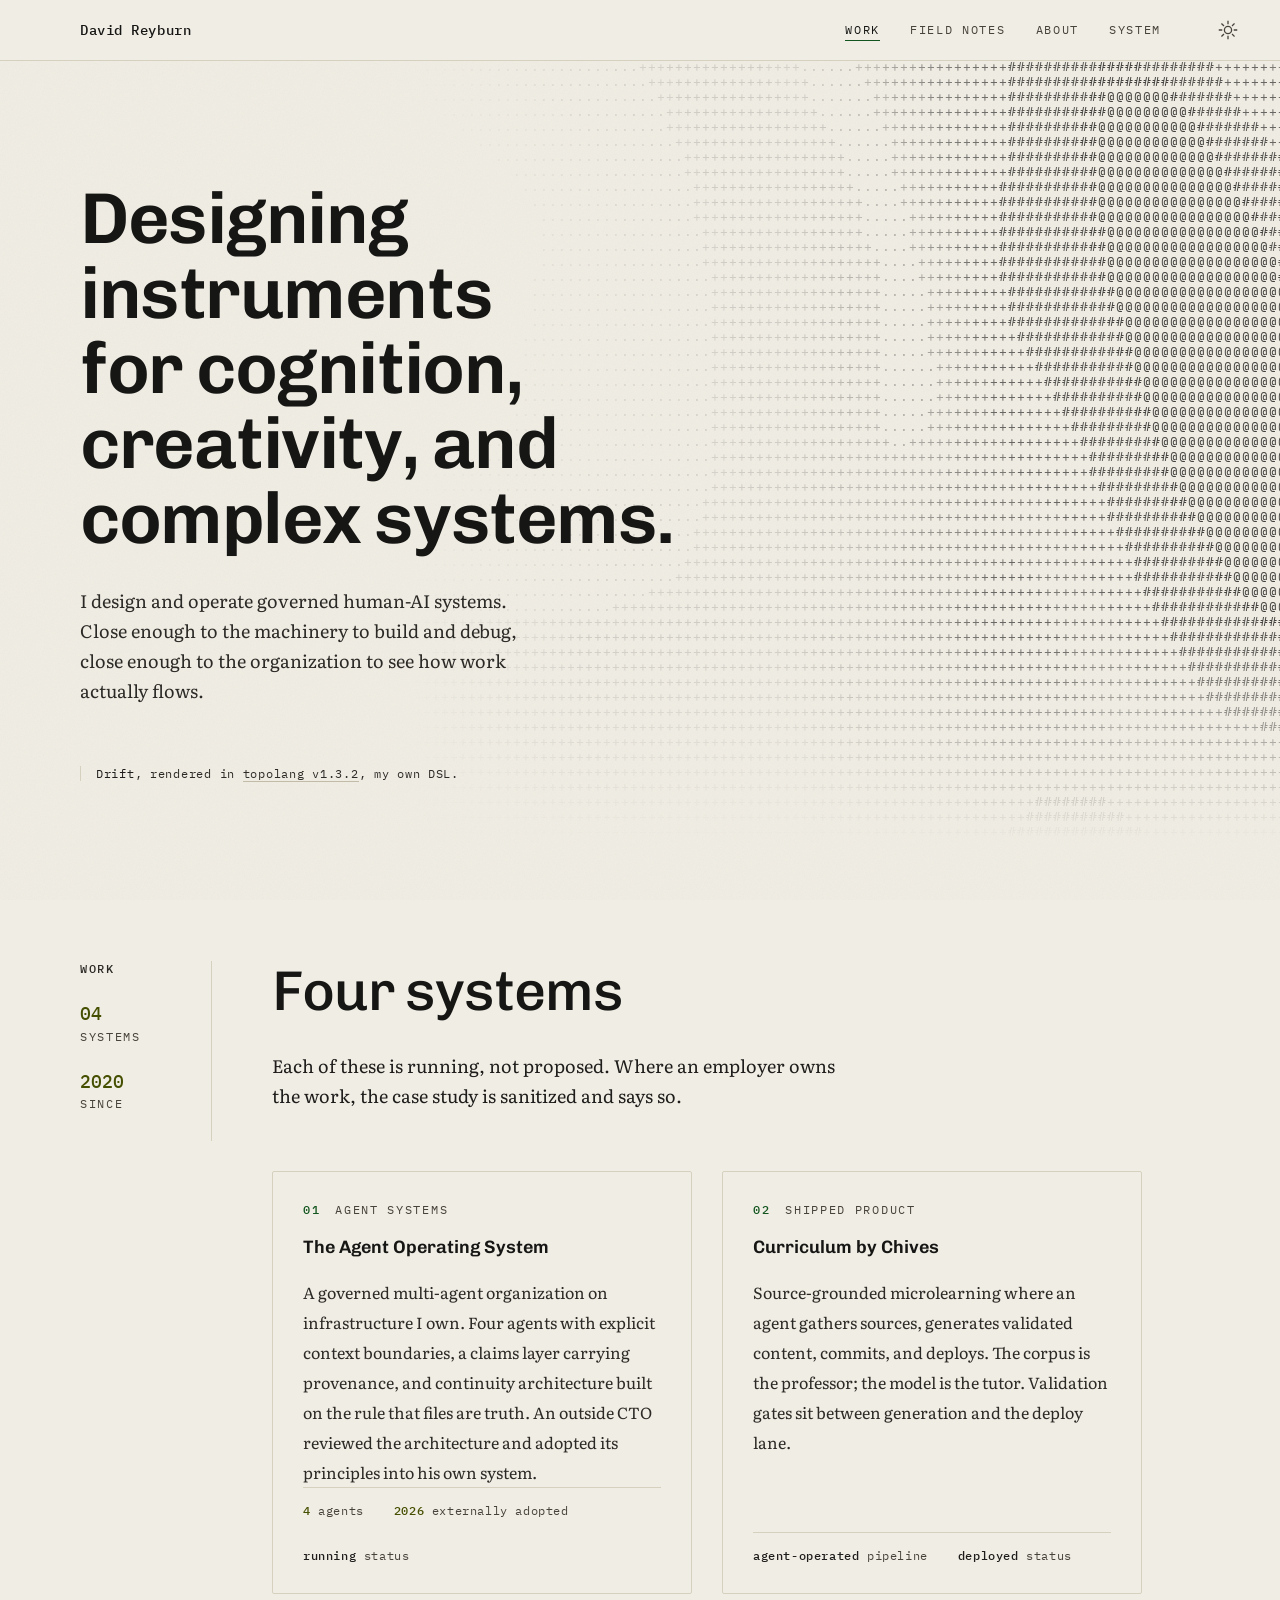
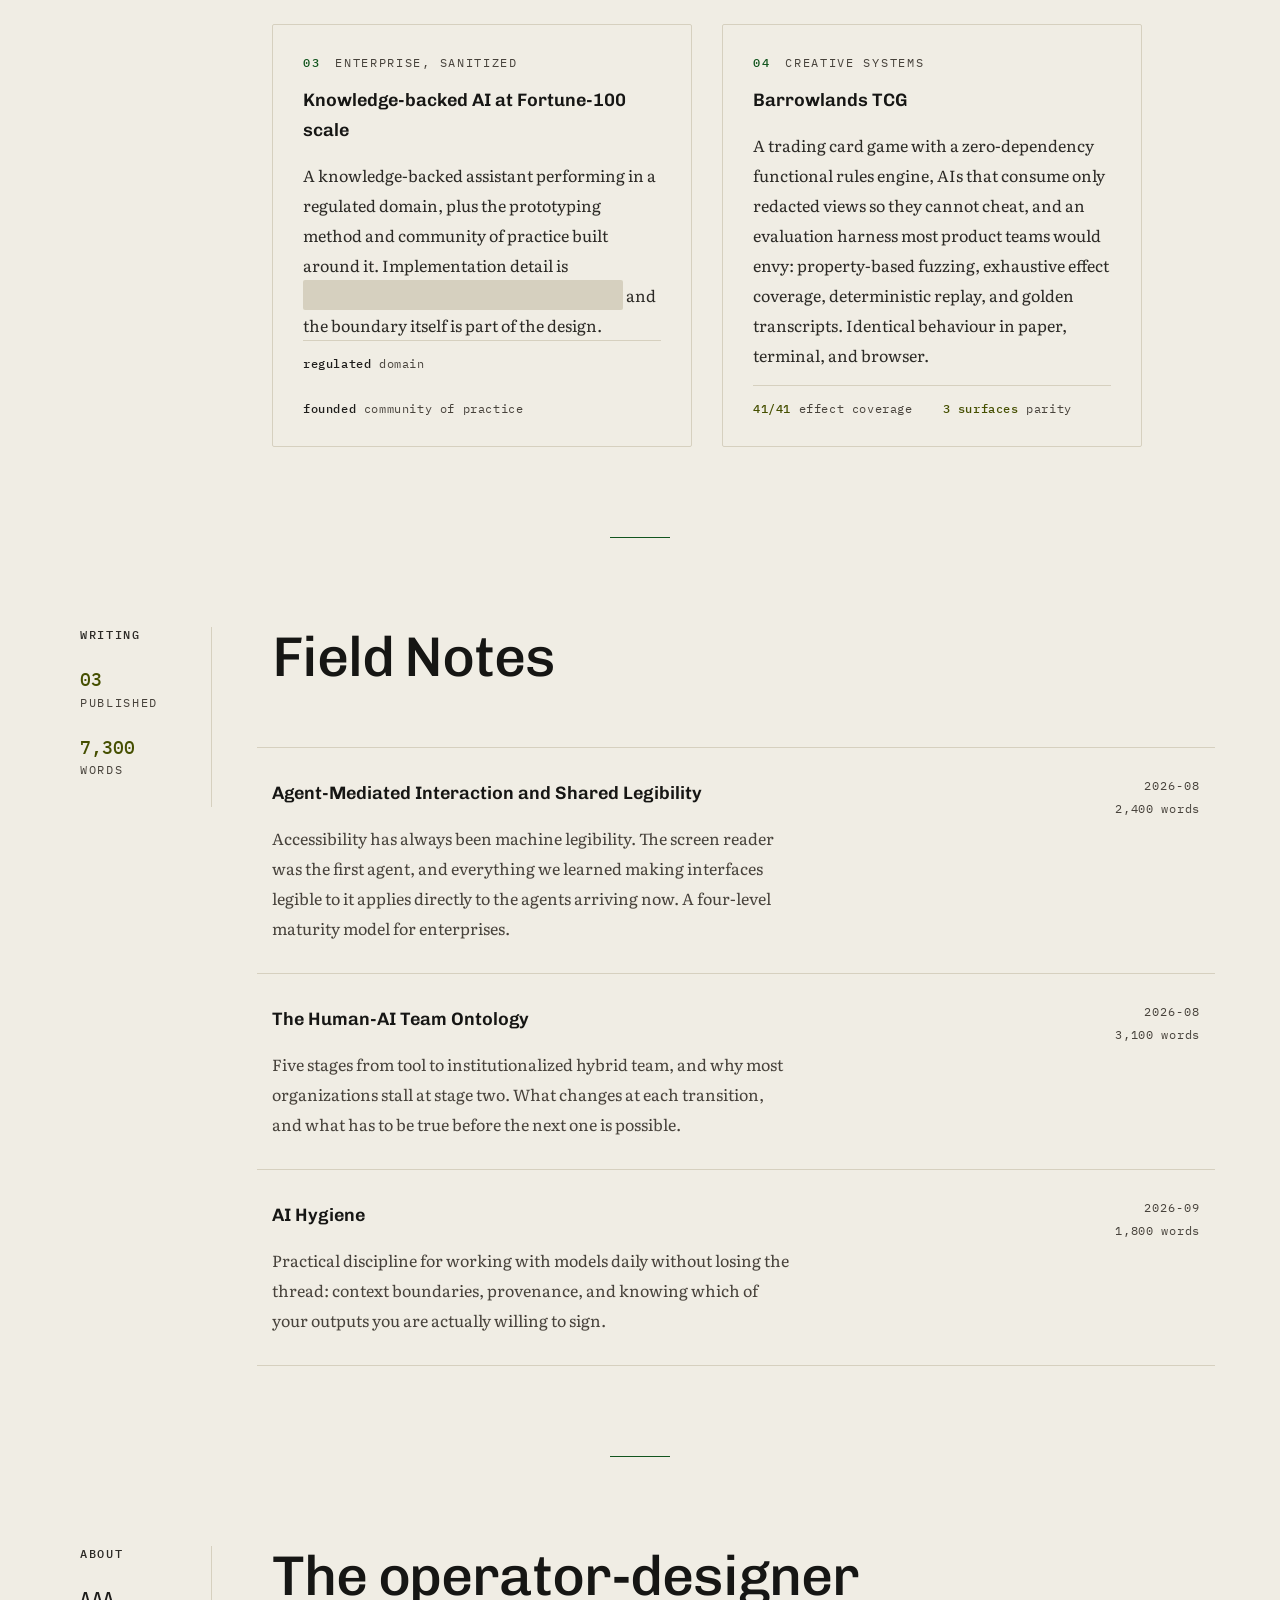
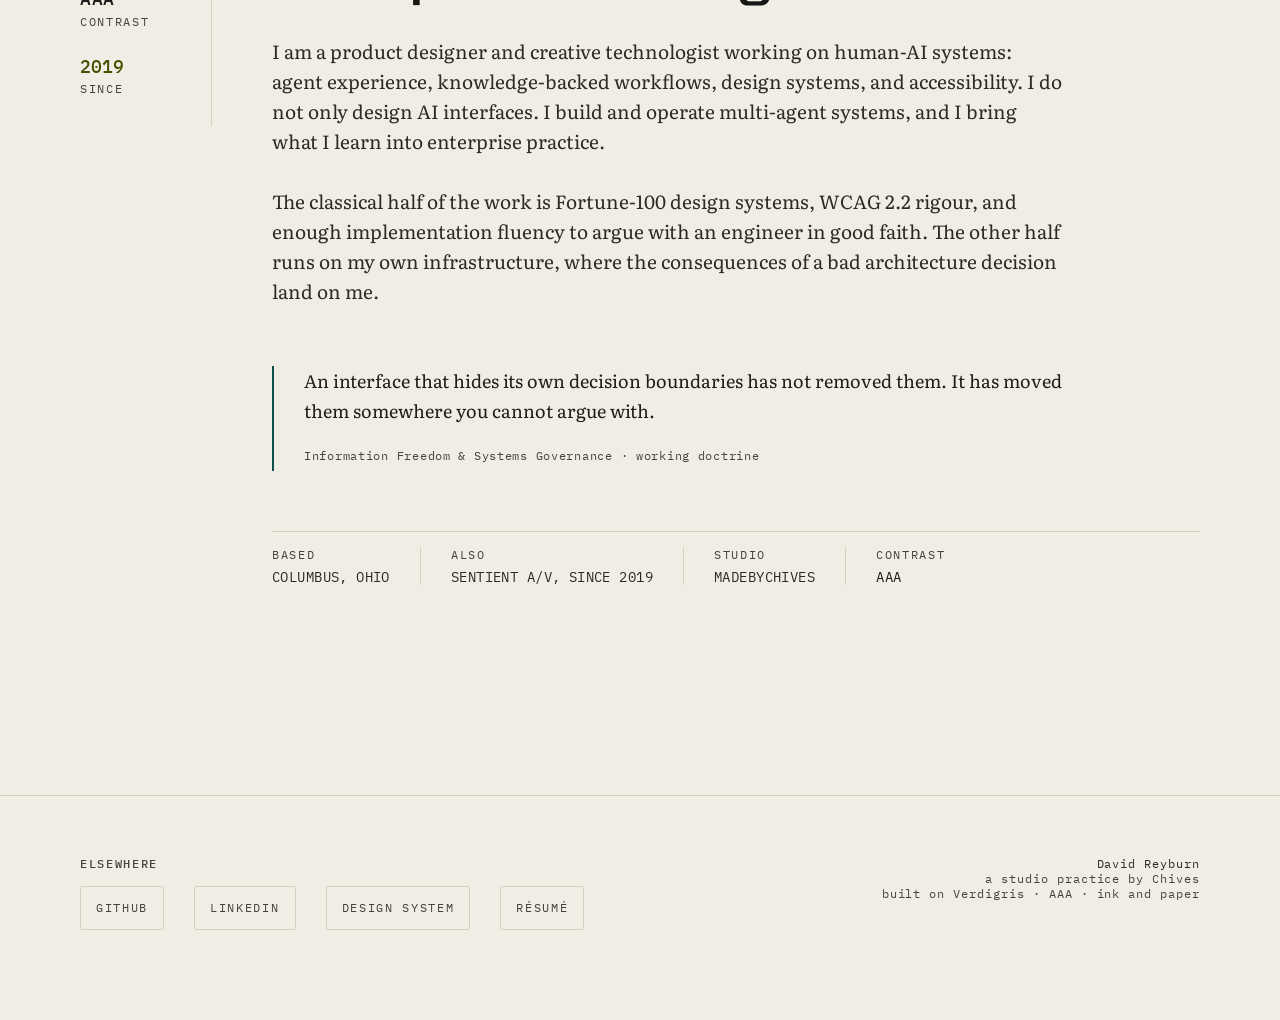
==== commit e0567e40: "Verdigris v2.6.2 — two crops and a title size All three were a fixed number standing in for a fit.  " ====
--- a/index.html
+++ b/index.html
@@ -28,16 +28,16 @@
 <meta property="og:url" content="https://dreyburn.com/">
 <meta property="og:title" content="David Reyburn — Designing instruments for cognition, creativity, and complex systems">
 <meta property="og:description" content="Product designer and creative technologist specializing in human-AI systems: agent experience, knowledge-backed AI workflows, design systems, and accessibility.">
-<meta property="og:image" content="https://dreyburn.com/og.png?v=2.6.1">
+<meta property="og:image" content="https://dreyburn.com/og.png?v=2.6.2">
 <meta property="og:image:width" content="1200">
 <meta property="og:image:height" content="630">
 <meta property="og:site_name" content="David Reyburn">
 <meta name="twitter:card" content="summary_large_image">
-<link rel="stylesheet" href="verdigris/verdigris.css?v=2.6.1">
-<link rel="stylesheet" href="verdigris/print.css?v=2.6.1">
-<script src="verdigris/topolang.js?v=2.6.1" defer></script>
-<script src="verdigris/verdigris.js?v=2.6.1" defer></script>
-<script src="verdigris/audit.js?v=2.6.1" defer></script>
+<link rel="stylesheet" href="verdigris/verdigris.css?v=2.6.2">
+<link rel="stylesheet" href="verdigris/print.css?v=2.6.2">
+<script src="verdigris/topolang.js?v=2.6.2" defer></script>
+<script src="verdigris/verdigris.js?v=2.6.2" defer></script>
+<script src="verdigris/audit.js?v=2.6.2" defer></script>
 <!-- Machine-readable structure, per the shared-legibility thesis. The same
      structure a screen reader walks is the structure an agent parses. -->
 <script type="application/ld+json">
--- a/verdigris/verdigris.css
+++ b/verdigris/verdigris.css
@@ -2225,10 +2225,27 @@
    layout error, not as a full bleed — a full bleed has to leave the column
    entirely to be legible as one, and this one cannot. */
 .vd-article__hero{margin:var(--vd-space-2) 0 0;max-width:var(--vd-measure-read)}
+/* A RATIO, NOT A HEIGHT, and this is a correction. A fixed pixel height on
+   a fluid-width element does not fix the crop — it makes the crop a function
+   of the viewport. Measured on a 1466x812 hero before this change:
+
+     320px viewport   275x210   1.31:1
+     859px viewport   784x210   3.73:1   <- more than half the height gone
+     861px viewport   594x300   1.98:1   <- and it jumps BACK at the breakpoint
+
+   The comment above promised a predictable crop; the height delivered the
+   opposite. aspect-ratio delivers it. 2:1 because a hero source is normally
+   16:9 or 3:2 and both survive it almost uncropped, and because at the 790px
+   column cap it lands at 395 — the closest of the sane ratios to the 300 this
+   used to be.
+
+   The cost, stated: 300px was ten baselines and 395 is not a baseline
+   multiple. The grid loses here. A crop that changes with the window was
+   never what the baseline rule was protecting. */
 .vd-article__hero img,
 img.vd-article__hero{
   display:block;width:100%;max-width:100%;
-  height:300px;object-fit:cover;
+  aspect-ratio:2 / 1;height:auto;object-fit:cover;
   object-position:var(--vd-hero-focus,50% 50%);
   border-radius:var(--vd-radius);
 }
@@ -2661,17 +2678,26 @@
      against a column that is already the measure. */
   .vd-grid{--vd-grid-cols:1;max-width:none}
 
-  /* The hero loses a third of its height below 860 — 7 baselines against 10.
-     A 300px band on a 568px screen is half the viewport before a word. */
-  .vd-article__hero img,
-  img.vd-article__hero{height:210px}
+  /* The hero no longer needs a narrow-screen height. It is a ratio now, so it
+     shrinks with the column on its own — 196px at 393, 160 at 320 — and the
+     old override existed only to stop a fixed 300px band eating half a phone
+     screen. Keeping it would put the viewport back into the crop. */
 
   /* The thumbnail stops being a column and becomes a band above the text.
      90px beside a title at this width leaves the title about 12 characters,
      which wraps to four lines and reads worse than no image at all. */
   vd-note-card:has(.vd-note-card__thumb){grid-template-columns:minmax(0,1fr)}
+  /* Same correction as the hero, and this one was worse. height:160px on a
+     full-width band made the crop run from 1.72:1 at 320 to 4.91:1 at 860 —
+     a square source sliced to a fifth of its height — and then snap back to
+     1:1 one pixel wider. A face below centre lost its jaw.
+
+     16:9 rather than the hero's 2:1: this slot is a picture, not a band, and
+     16:9 is what a hero file already is, so a thumbnail pointed at the hero
+     crops to nothing here. */
   .vd-note-card__thumb{
-    grid-row:auto;width:100%;height:160px;margin-bottom:var(--vd-space-h);
+    grid-row:auto;width:100%;height:auto;aspect-ratio:16 / 9;
+    margin-bottom:var(--vd-space-h);
   }
 
   /* Three baselines instead of four. The rail is a horizontal strip here,
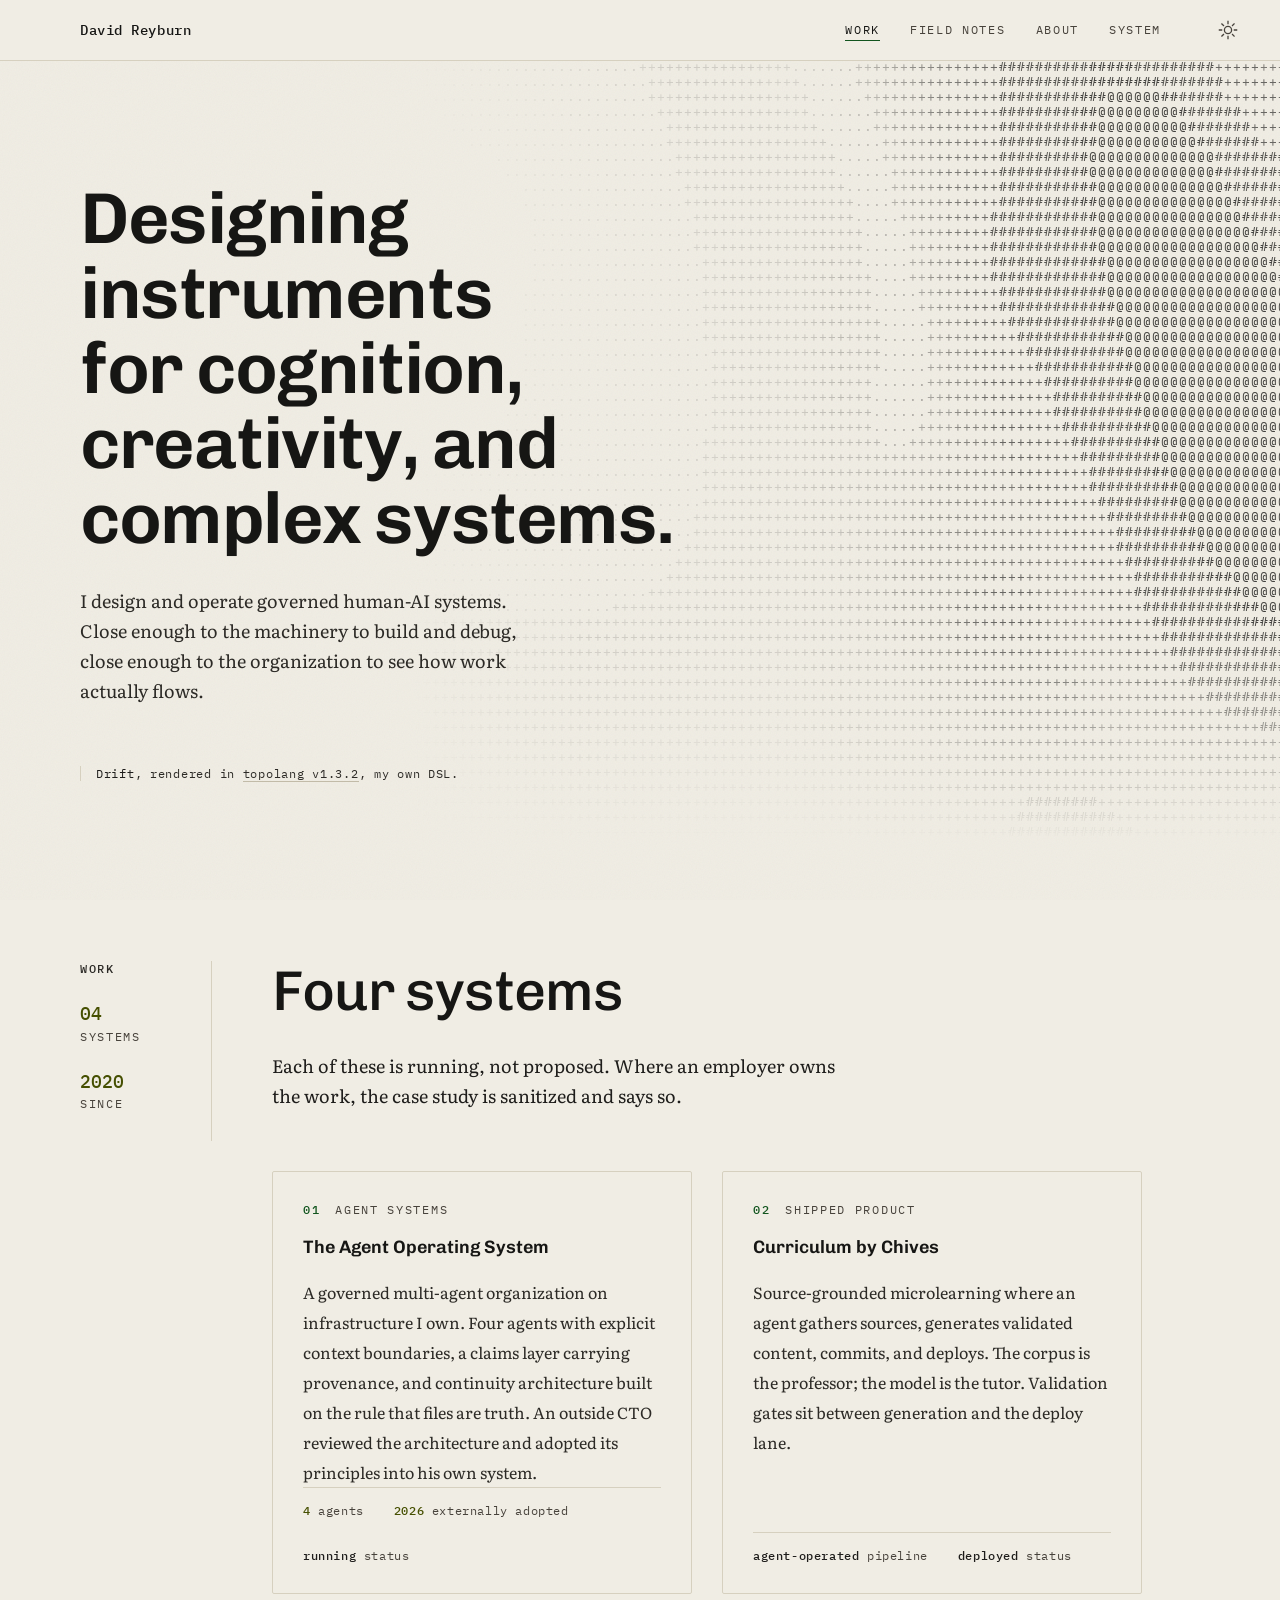
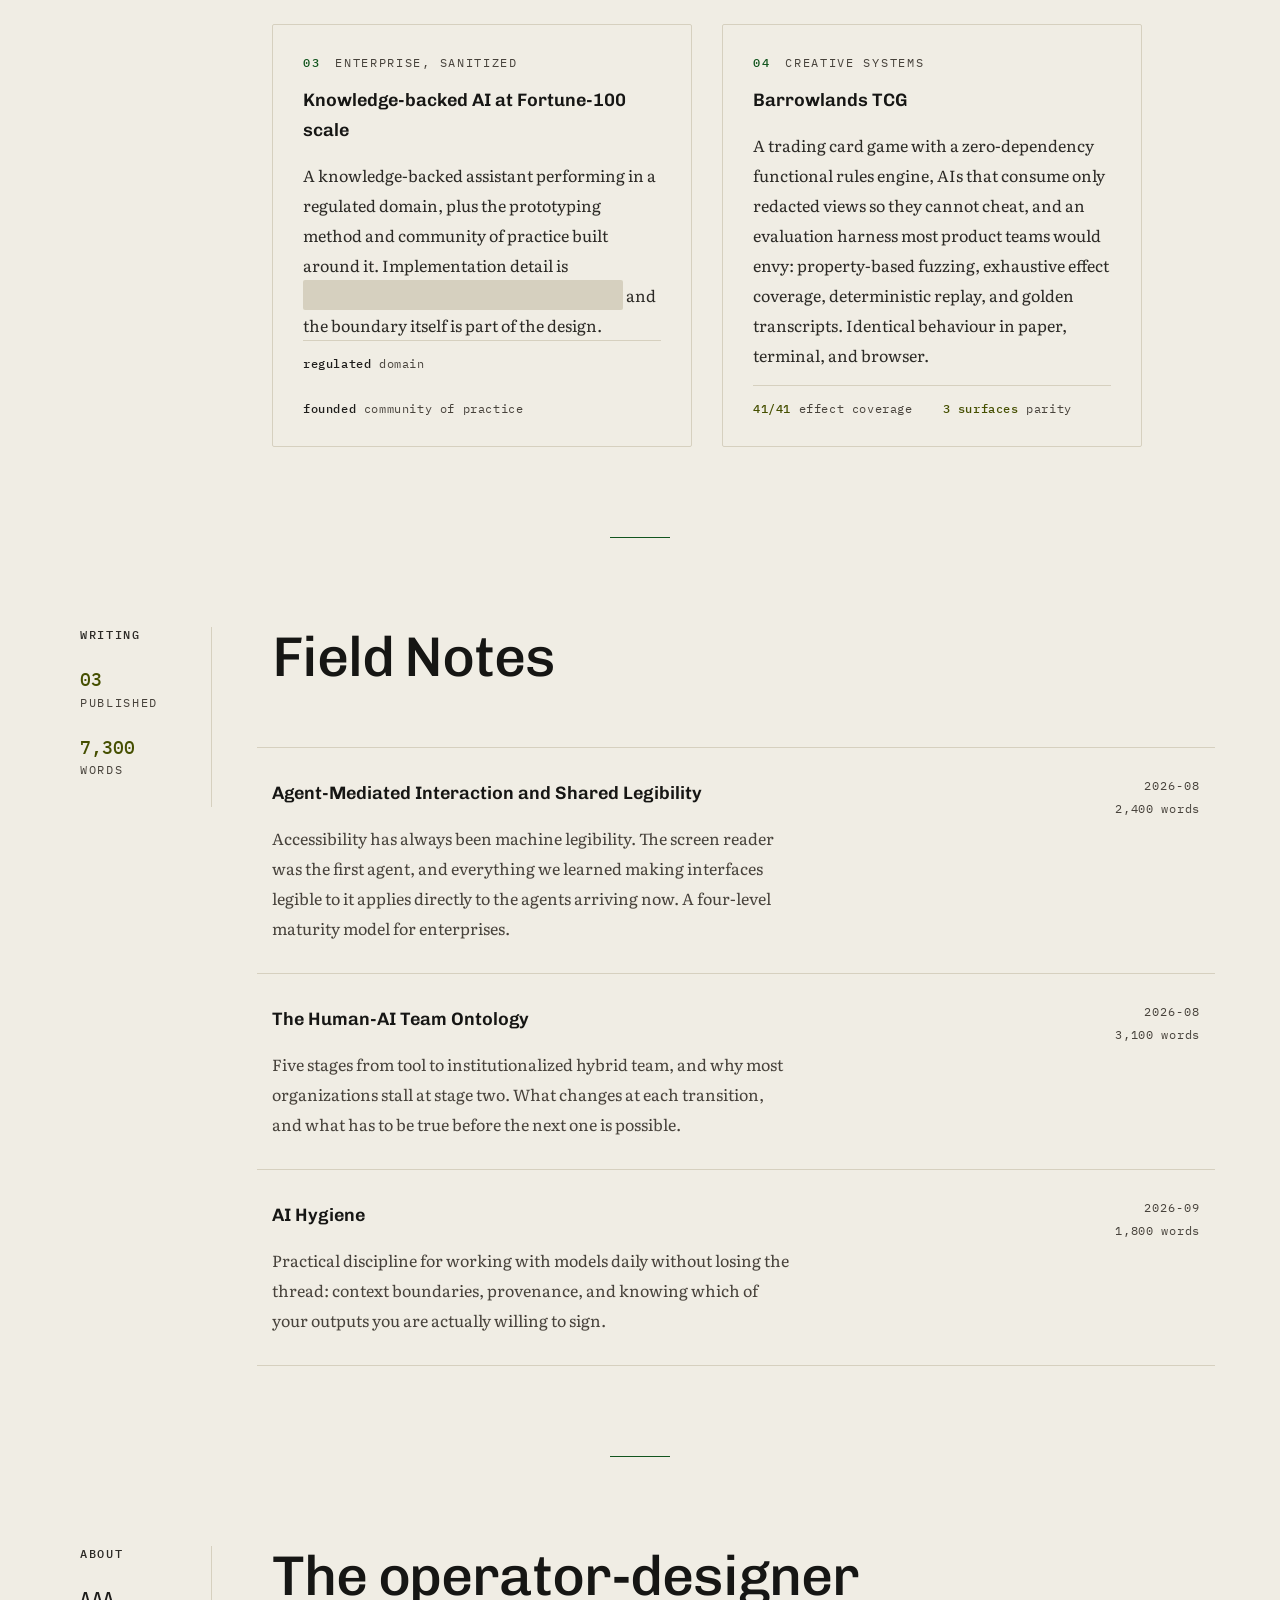
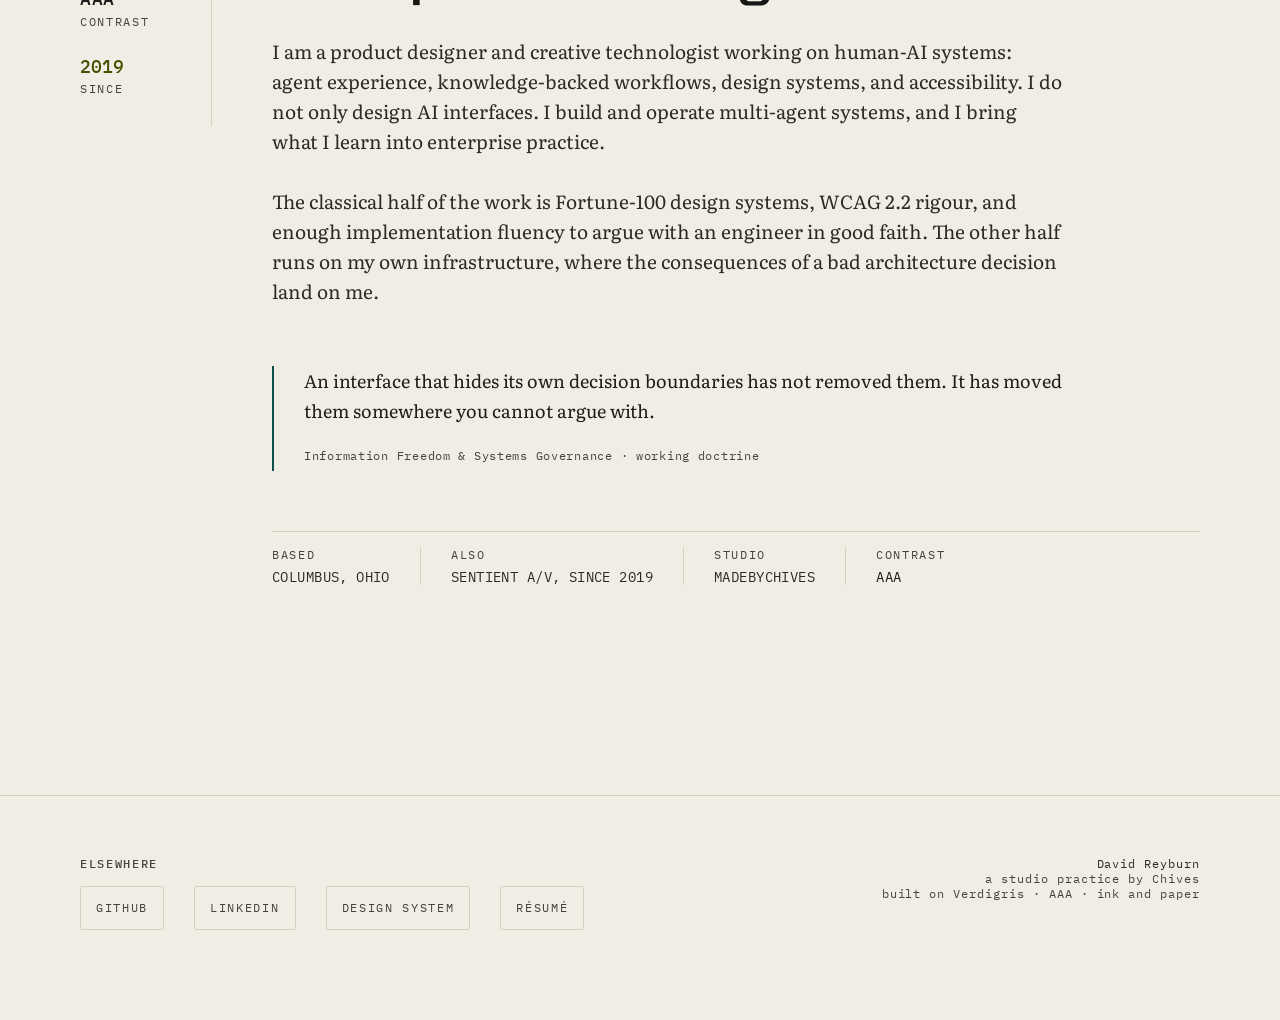
==== commit e812ceb0: "Verdigris v2.7.0 — vd-figure[expandable] Click a figure, see the whole picture. Opt-in; nothing exis" ====
--- a/index.html
+++ b/index.html
@@ -28,16 +28,16 @@
 <meta property="og:url" content="https://dreyburn.com/">
 <meta property="og:title" content="David Reyburn — Designing instruments for cognition, creativity, and complex systems">
 <meta property="og:description" content="Product designer and creative technologist specializing in human-AI systems: agent experience, knowledge-backed AI workflows, design systems, and accessibility.">
-<meta property="og:image" content="https://dreyburn.com/og.png?v=2.6.2">
+<meta property="og:image" content="https://dreyburn.com/og.png?v=2.7.0">
 <meta property="og:image:width" content="1200">
 <meta property="og:image:height" content="630">
 <meta property="og:site_name" content="David Reyburn">
 <meta name="twitter:card" content="summary_large_image">
-<link rel="stylesheet" href="verdigris/verdigris.css?v=2.6.2">
-<link rel="stylesheet" href="verdigris/print.css?v=2.6.2">
-<script src="verdigris/topolang.js?v=2.6.2" defer></script>
-<script src="verdigris/verdigris.js?v=2.6.2" defer></script>
-<script src="verdigris/audit.js?v=2.6.2" defer></script>
+<link rel="stylesheet" href="verdigris/verdigris.css?v=2.7.0">
+<link rel="stylesheet" href="verdigris/print.css?v=2.7.0">
+<script src="verdigris/topolang.js?v=2.7.0" defer></script>
+<script src="verdigris/verdigris.js?v=2.7.0" defer></script>
+<script src="verdigris/audit.js?v=2.7.0" defer></script>
 <!-- Machine-readable structure, per the shared-legibility thesis. The same
      structure a screen reader walks is the structure an agent parses. -->
 <script type="application/ld+json">
--- a/verdigris/verdigris.css
+++ b/verdigris/verdigris.css
@@ -2201,6 +2201,82 @@
 vd-figure figcaption{margin-top:var(--vd-space-h);font-family:var(--vd-face-mono);
   font-size:var(--vd-size-micro);line-height:var(--vd-lead-half);color:var(--vd-text-muted)}
 
+/* ── vd-figure[expandable] · the expand control and its dialog ─────────
+   The button is a transport, not a surface. It carries no border, no
+   padding and no background, so an expandable figure looks exactly like a
+   figure until you interact with it — which is the correct amount of
+   announcement for something whose whole promise is "the same picture,
+   bigger".
+
+   display:block and width:100% because a button is inline-block by default,
+   and an inline-block wrapper would break both `vd-figure img{width:100%}`
+   and the hero's aspect-ratio by shrink-wrapping the image. */
+.vd-figure__expand{
+  display:block;width:100%;padding:0;border:0;background:none;
+  font:inherit;color:inherit;cursor:zoom-in;
+}
+/* The affordance is the cursor and the focus ring — plus this, which is the
+   only visible chrome and only on intent. A permanent icon over every
+   expandable figure would be a badge on a picture. */
+.vd-figure__expand:hover img,
+.vd-figure__expand:focus-visible img{opacity:.88}
+.vd-figure__expand img{transition:opacity var(--vd-dur) var(--vd-ease)}
+
+/* THE DIALOG IS THE SCRIM. Full viewport, its own background, no ::backdrop
+   styling — custom properties have only recently begun inheriting into
+   ::backdrop and not everywhere, so a themed one cannot be relied on. It
+   also makes "clicked outside the picture" mean "the click landed on the
+   dialog", which needs no geometry.
+
+   THEME-FOLLOWING, deliberately. A fixed dark scrim would have been easier
+   and would have introduced a third surface whose contrast nobody has
+   measured. Using --vd-surface and --vd-text-muted means the lightbox
+   inherits ratios this system has already proved in both themes. */
+.vd-lightbox{
+  width:100vw;max-width:100vw;height:100dvh;max-height:100dvh;
+  margin:0;padding:0;border:0;
+  background:var(--vd-surface);color:var(--vd-text);
+  display:none;
+  place-items:center;
+}
+.vd-lightbox[open]{display:grid}
+.vd-lightbox::backdrop{background:var(--vd-surface)}
+.vd-lightbox__frame{
+  margin:0;display:flex;flex-direction:column;gap:var(--vd-space-h);
+  align-items:center;max-width:92vw;cursor:auto;
+}
+/* contain, not cover. The article slots crop — the hero to 2:1, the mobile
+   thumbnail to 16:9 — and this is the one place the whole frame is shown.
+   Cropping here would defeat the only reason the control exists. */
+.vd-lightbox__img{
+  display:block;max-width:92vw;max-height:calc(100dvh - var(--vd-space-4));
+  width:auto;height:auto;object-fit:contain;
+  border-radius:var(--vd-radius);
+}
+.vd-lightbox__caption{
+  margin:0;max-width:var(--vd-measure);text-align:center;
+  font-family:var(--vd-face-mono);font-size:var(--vd-size-micro);
+  line-height:var(--vd-lead-half);color:var(--vd-text-muted);
+}
+.vd-lightbox__caption[hidden]{display:none}
+/* 44px for 2.5.5, in the corner the eye goes to last. Escape and a click
+   anywhere off the picture do the same job; this is the one a first-time
+   reader on a touch screen will look for.
+
+   --vd-control-border, not --vd-rule. Measured on the rule colour the
+   boundary came out at 1.28:1 in ink and 1.32 on paper, against the 3:1
+   this system publishes for a control boundary. The glyph inside carries
+   11:1 and arguably identifies the control on its own, but there is a token
+   that exists precisely for this and no reason to spend the argument. */
+.vd-lightbox__close{
+  position:fixed;top:var(--vd-space-h);right:var(--vd-space-h);
+  width:44px;height:44px;display:grid;place-items:center;
+  padding:0;border:var(--vd-hairline) solid var(--vd-control-border);
+  border-radius:var(--vd-radius);
+  background:var(--vd-surface);color:var(--vd-text);cursor:pointer;
+}
+.vd-lightbox__close:hover{color:var(--vd-text-max);border-color:var(--vd-text-muted)}
+
 /* ── .vd-article__hero · the one image that represents a piece ──────────
    Sits between the dek and the masthead: the words arrive first, and the
    image introduces the piece rather than fronting it.
--- a/verdigris/print.css
+++ b/verdigris/print.css
@@ -225,6 +225,13 @@
      on a CV is a liability rather than a courtesy, and the component
      existing is not an argument for putting it there. */
   .vd-portrait{display:none}
+
+  /* The lightbox is a screen affordance and paper has no top layer. The
+     button flattens back to nothing, which it already is — it carries no
+     chrome — so the figure prints exactly as it did before it was made
+     expandable. */
+  .vd-lightbox{display:none !important}
+  .vd-figure__expand{display:block;cursor:auto}
   /* An endnote list is worth printing — a citation is the reason it exists —
      but it should not be orphaned from the article. */
   .vd-notes{break-before:avoid;page-break-before:avoid}
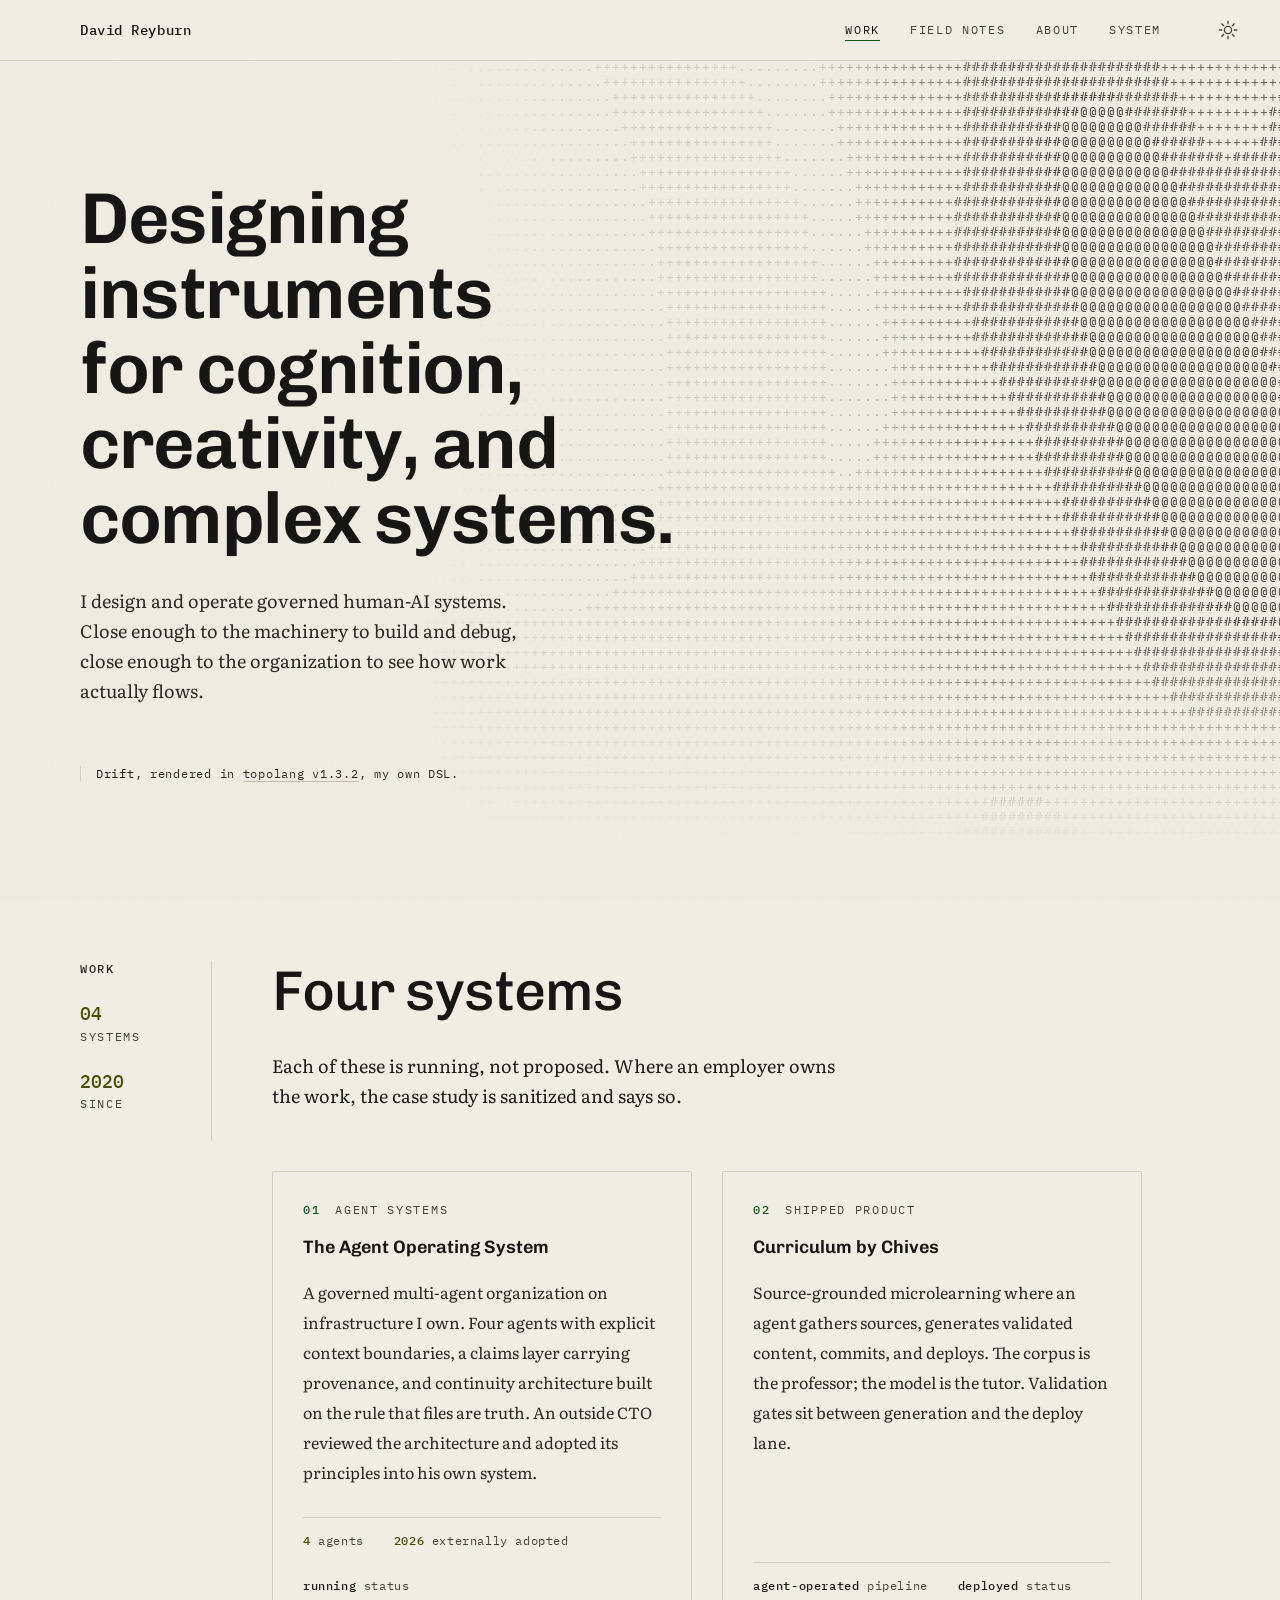
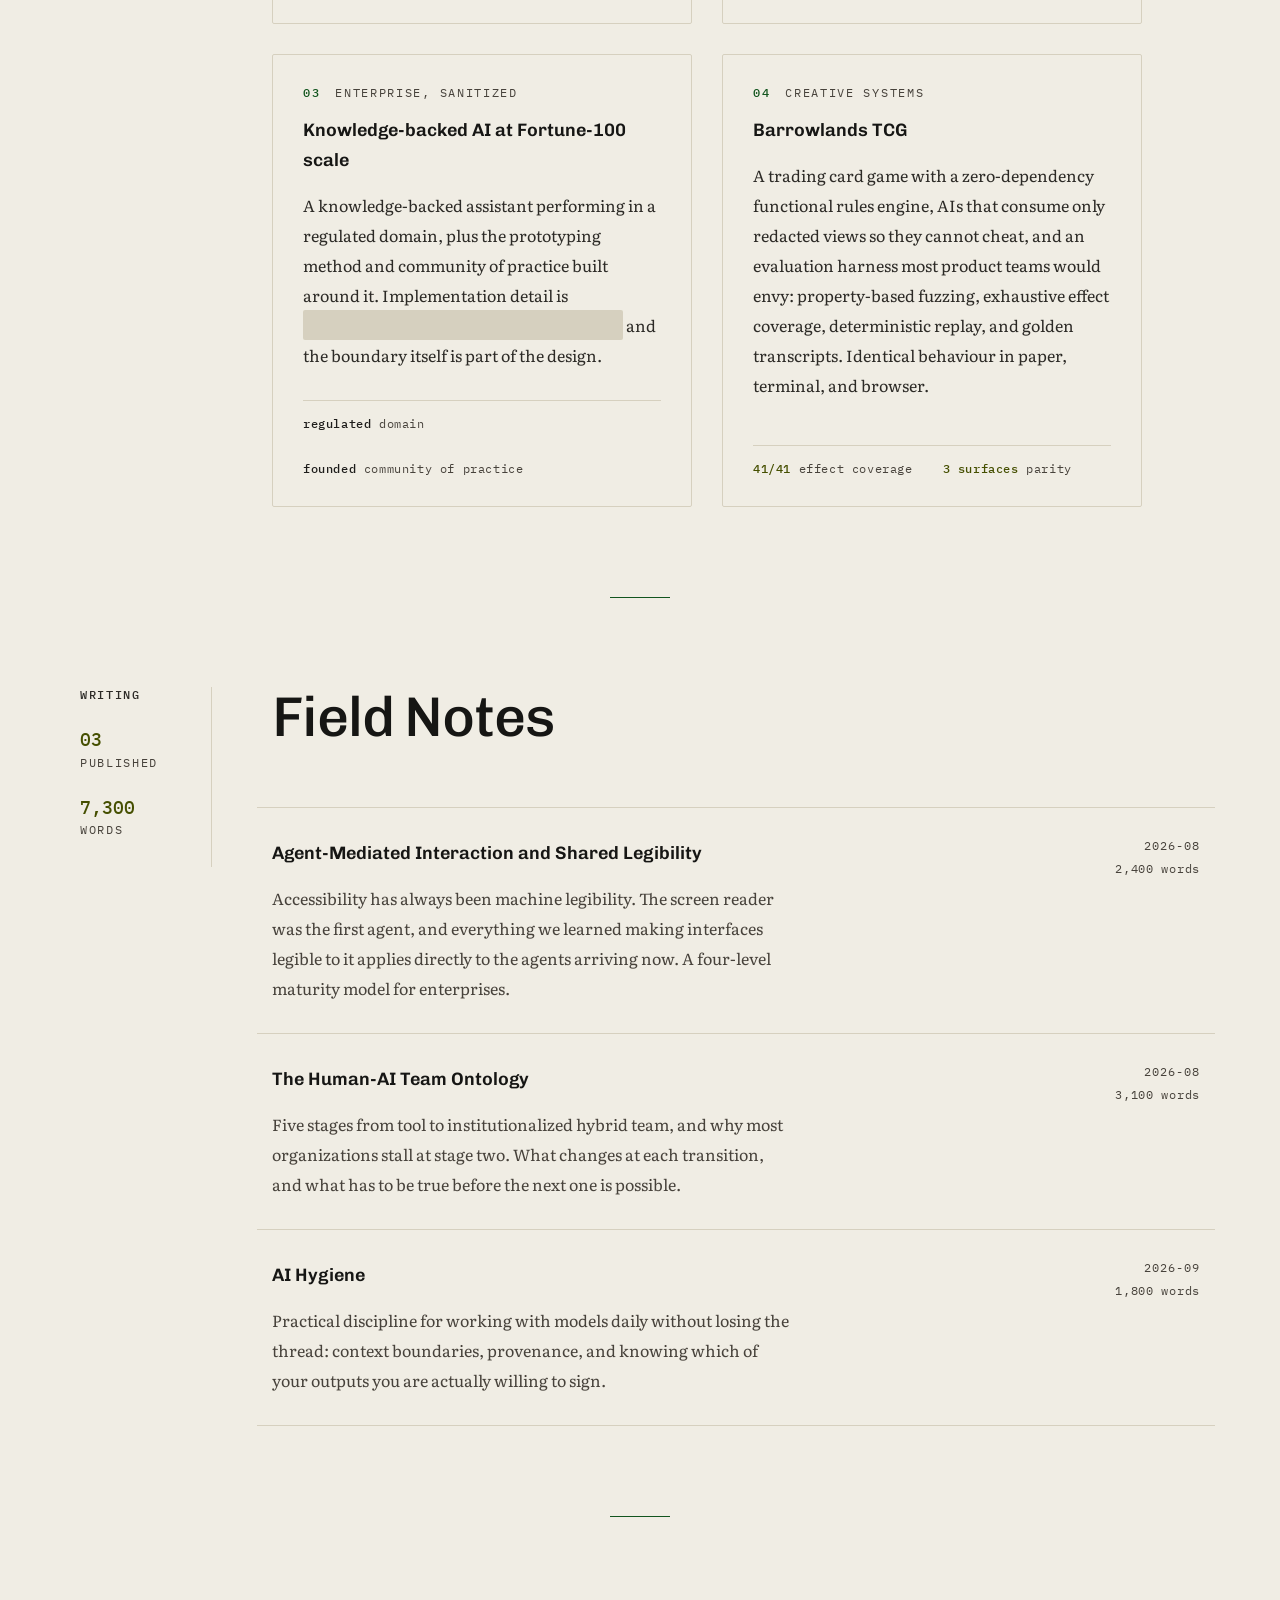
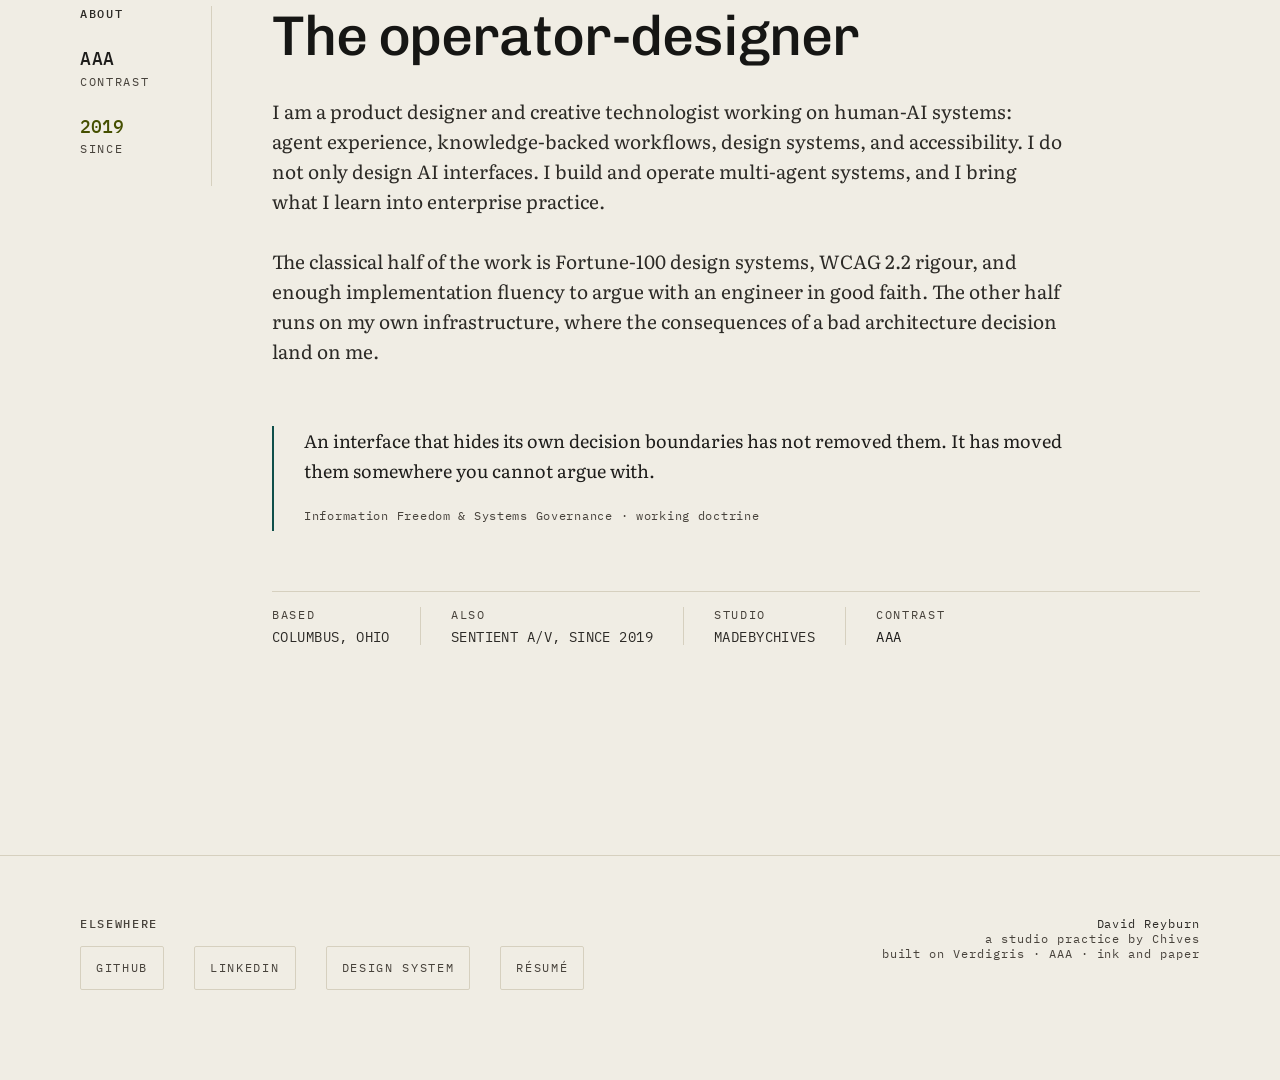
==== commit 102c93f1: "Verdigris v2.7.1 — breathing room above the work cards' proof rule margin-top:auto only produces spa" ====
--- a/index.html
+++ b/index.html
@@ -28,16 +28,16 @@
 <meta property="og:url" content="https://dreyburn.com/">
 <meta property="og:title" content="David Reyburn — Designing instruments for cognition, creativity, and complex systems">
 <meta property="og:description" content="Product designer and creative technologist specializing in human-AI systems: agent experience, knowledge-backed AI workflows, design systems, and accessibility.">
-<meta property="og:image" content="https://dreyburn.com/og.png?v=2.7.0">
+<meta property="og:image" content="https://dreyburn.com/og.png?v=2.7.1">
 <meta property="og:image:width" content="1200">
 <meta property="og:image:height" content="630">
 <meta property="og:site_name" content="David Reyburn">
 <meta name="twitter:card" content="summary_large_image">
-<link rel="stylesheet" href="verdigris/verdigris.css?v=2.7.0">
-<link rel="stylesheet" href="verdigris/print.css?v=2.7.0">
-<script src="verdigris/topolang.js?v=2.7.0" defer></script>
-<script src="verdigris/verdigris.js?v=2.7.0" defer></script>
-<script src="verdigris/audit.js?v=2.7.0" defer></script>
+<link rel="stylesheet" href="verdigris/verdigris.css?v=2.7.1">
+<link rel="stylesheet" href="verdigris/print.css?v=2.7.1">
+<script src="verdigris/topolang.js?v=2.7.1" defer></script>
+<script src="verdigris/verdigris.js?v=2.7.1" defer></script>
+<script src="verdigris/audit.js?v=2.7.1" defer></script>
 <!-- Machine-readable structure, per the shared-legibility thesis. The same
      structure a screen reader walks is the structure an agent parses. -->
 <script type="application/ld+json">
--- a/verdigris/verdigris.css
+++ b/verdigris/verdigris.css
@@ -1158,10 +1158,31 @@
 .vd-system-card__title a:focus-visible::after{transform:scaleX(1)}
 .vd-system-card__body{margin:var(--vd-space-h) 0 0;font-size:var(--vd-size-s);
   line-height:var(--vd-lead-1);color:var(--vd-text)}
+/* ONE BASELINE ABOVE THE PROOF RULE, and it has to live here rather than on
+   the proof, because the proof's margin-top is `auto` and a box cannot have
+   both an auto margin and a minimum one.
+
+   Measured before this: the gap between the last line of body copy and the
+   hairline was 0px on every card. `margin-top:auto` only produces space when
+   a card is shorter than its row, so the card that sets the row height — the
+   one you actually read — got nothing at all, and the rule sat on the
+   descenders.
+
+   Scoped with :has() so a card that carries no proof does not collect 30px
+   of trailing space inside its own border. `proof` is optional on
+   vd-system-card; the element is only built when the attribute is non-empty. */
+.vd-system-card__body:has(+ .vd-system-card__proof){margin-bottom:var(--vd-space-1)}
 .vd-system-card__proof{
-  /* auto, not a fixed step: pushes the proof to the foot of the card
-     whatever the body above it does, so every proof rule in a row sits on one
-     line. margin-top:auto is the whole fix. */
+  /* auto, not a fixed step: pushes the proof to the foot of the card whatever
+     the body above it does, so the proof BLOCKS in a row share a bottom edge.
+
+     Corrected in 2.7.1: this used to claim every proof RULE in a row sits on
+     one line, which is only true when the proofs are the same height. An auto
+     top margin pins the bottom, so a two-line proof beside a one-line proof
+     puts its rule 45px higher — measured on the reference homepage, and true
+     before this comment was written. Aligning the rules instead would mean
+     giving up the shared bottom edge, which is the one a reader's eye
+     actually follows along a row. */
   margin-top:auto;padding-top:var(--vd-space-h);
   border-top:var(--vd-hairline) solid var(--vd-rule);
   font-family:var(--vd-face-mono);font-size:var(--vd-size-micro);line-height:var(--vd-lead-half);
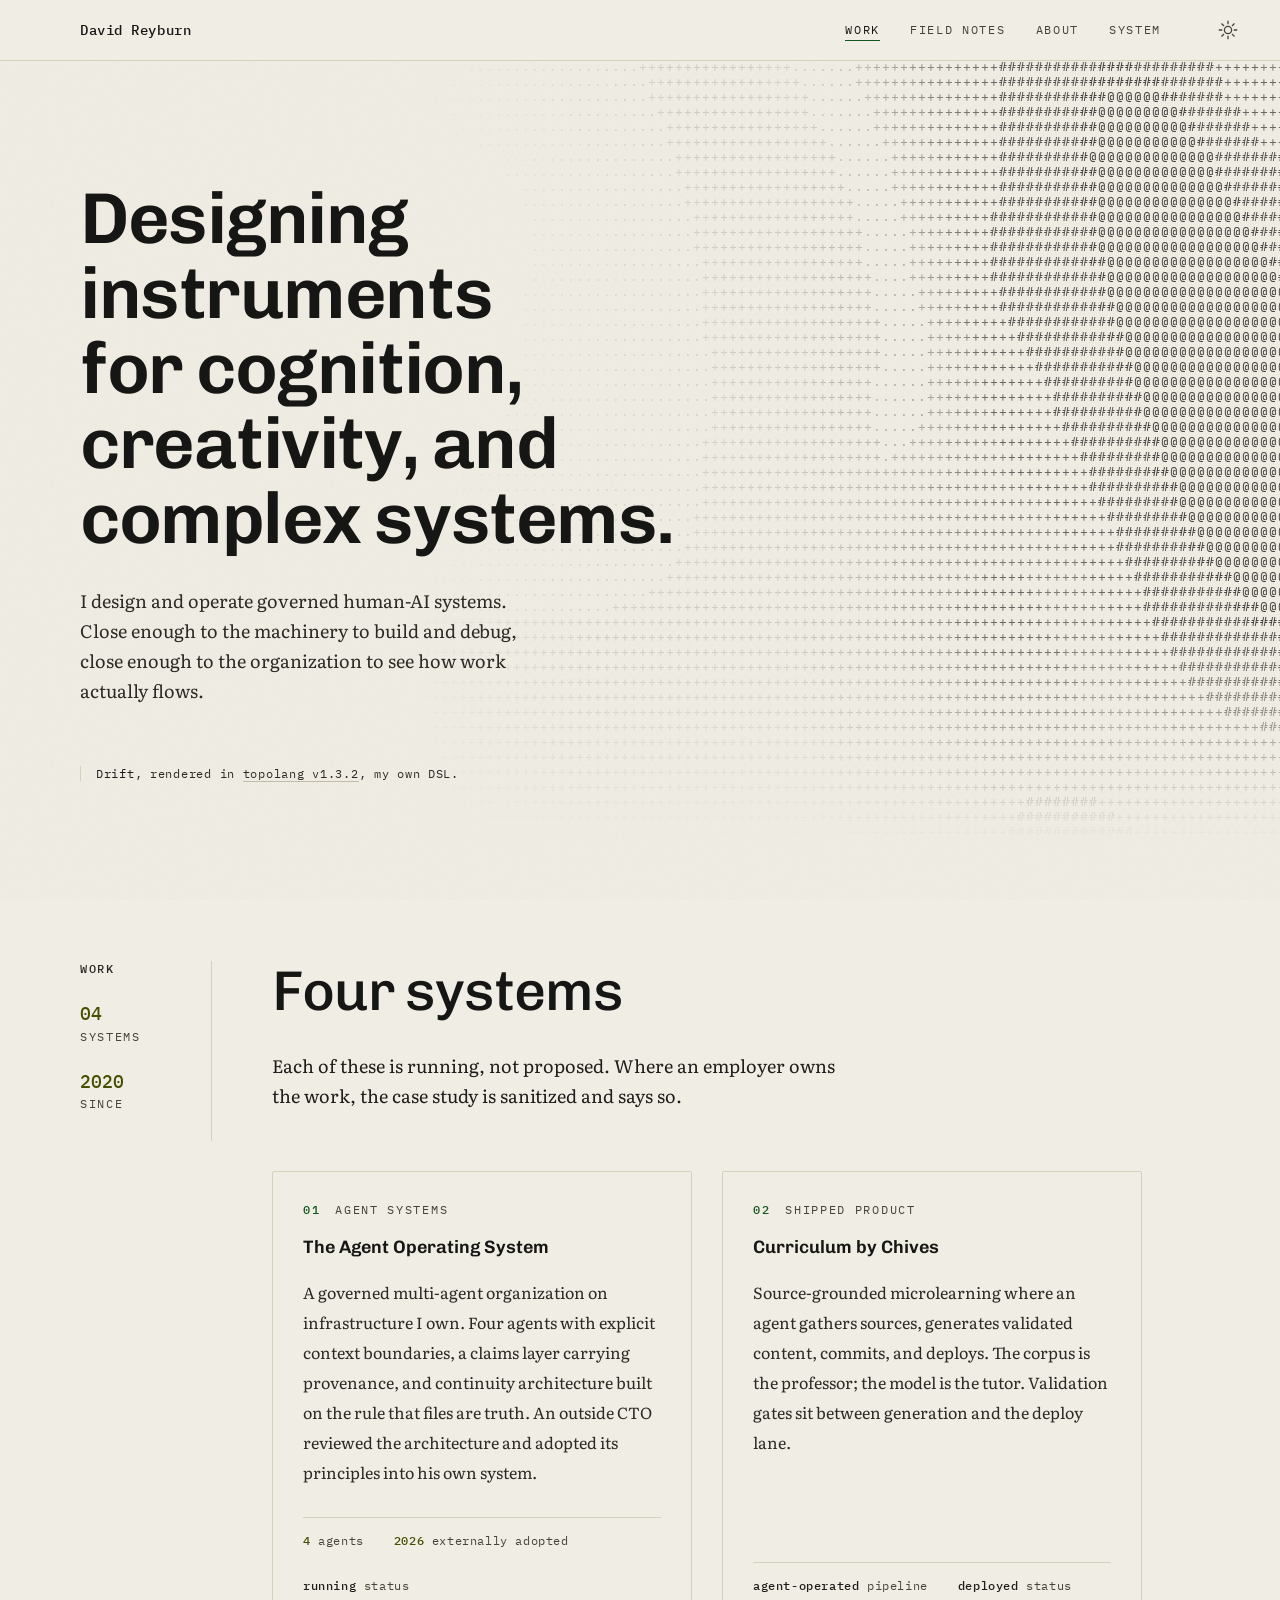
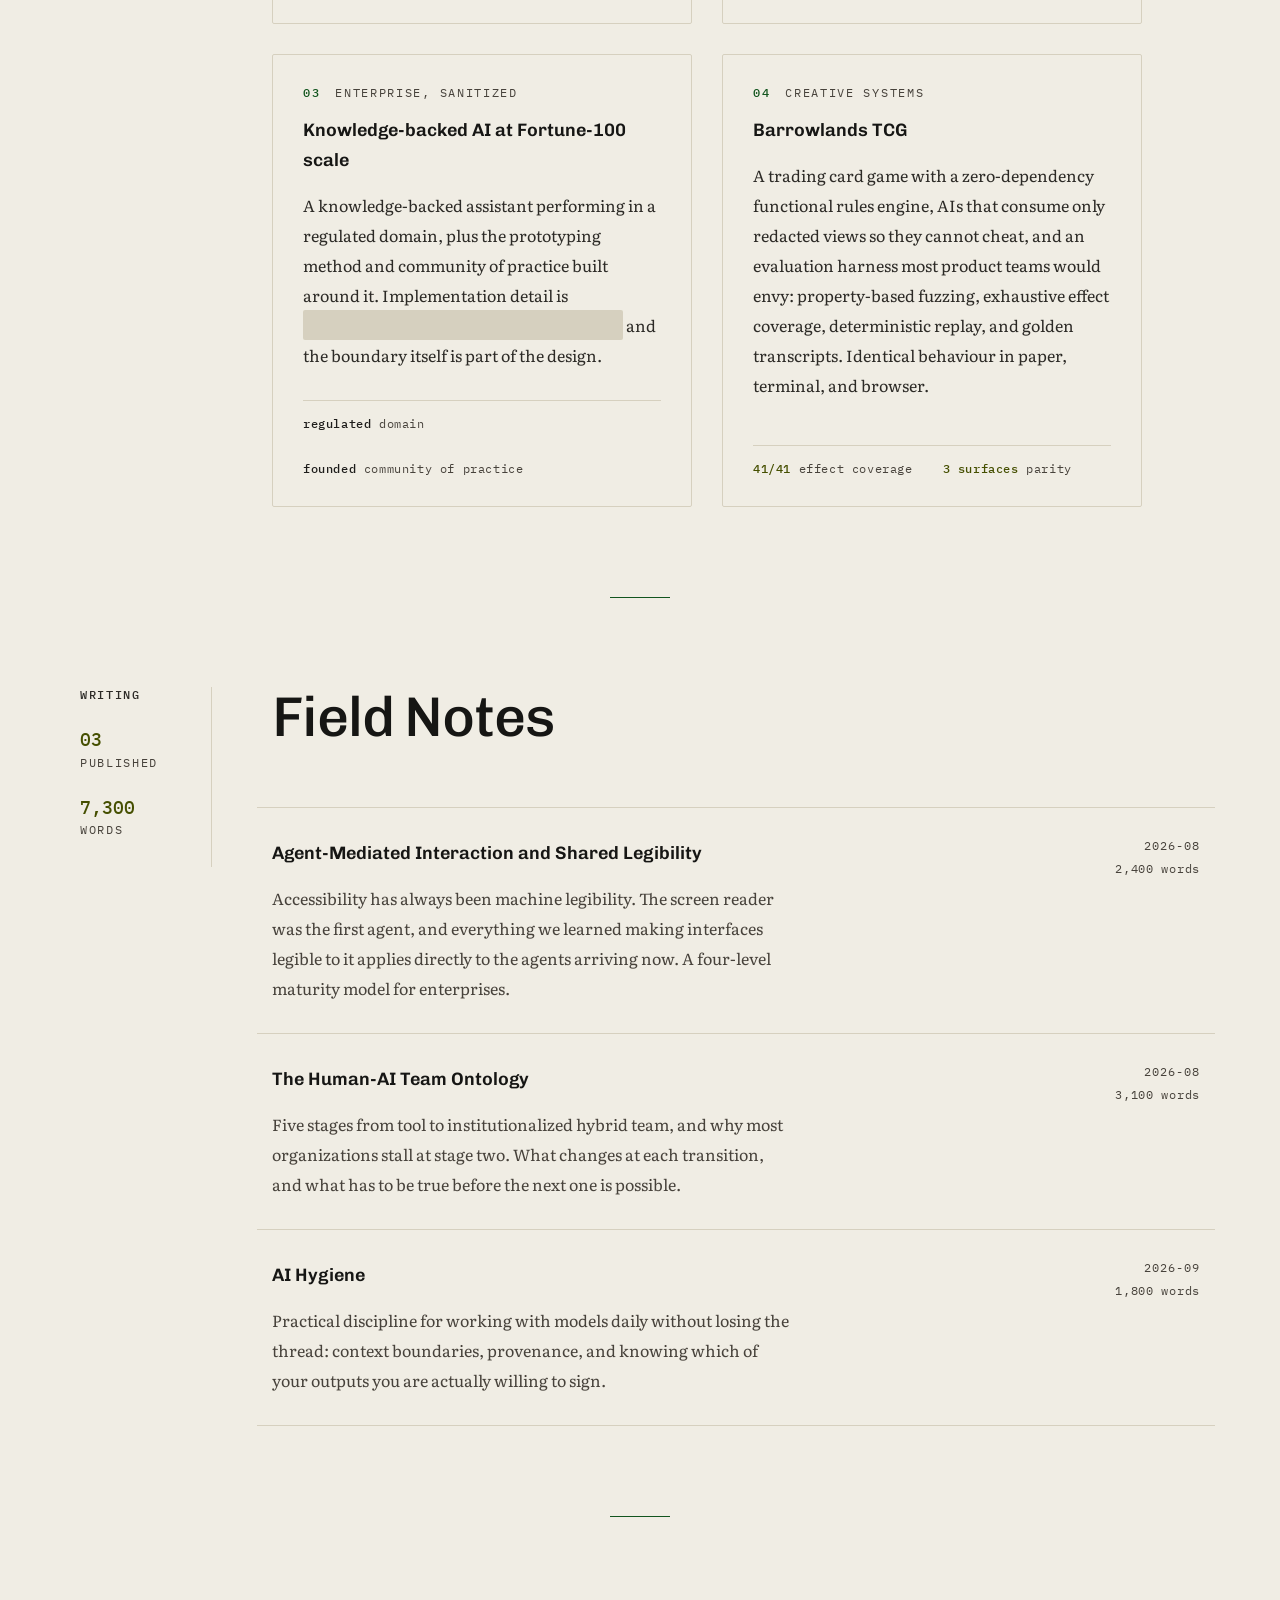
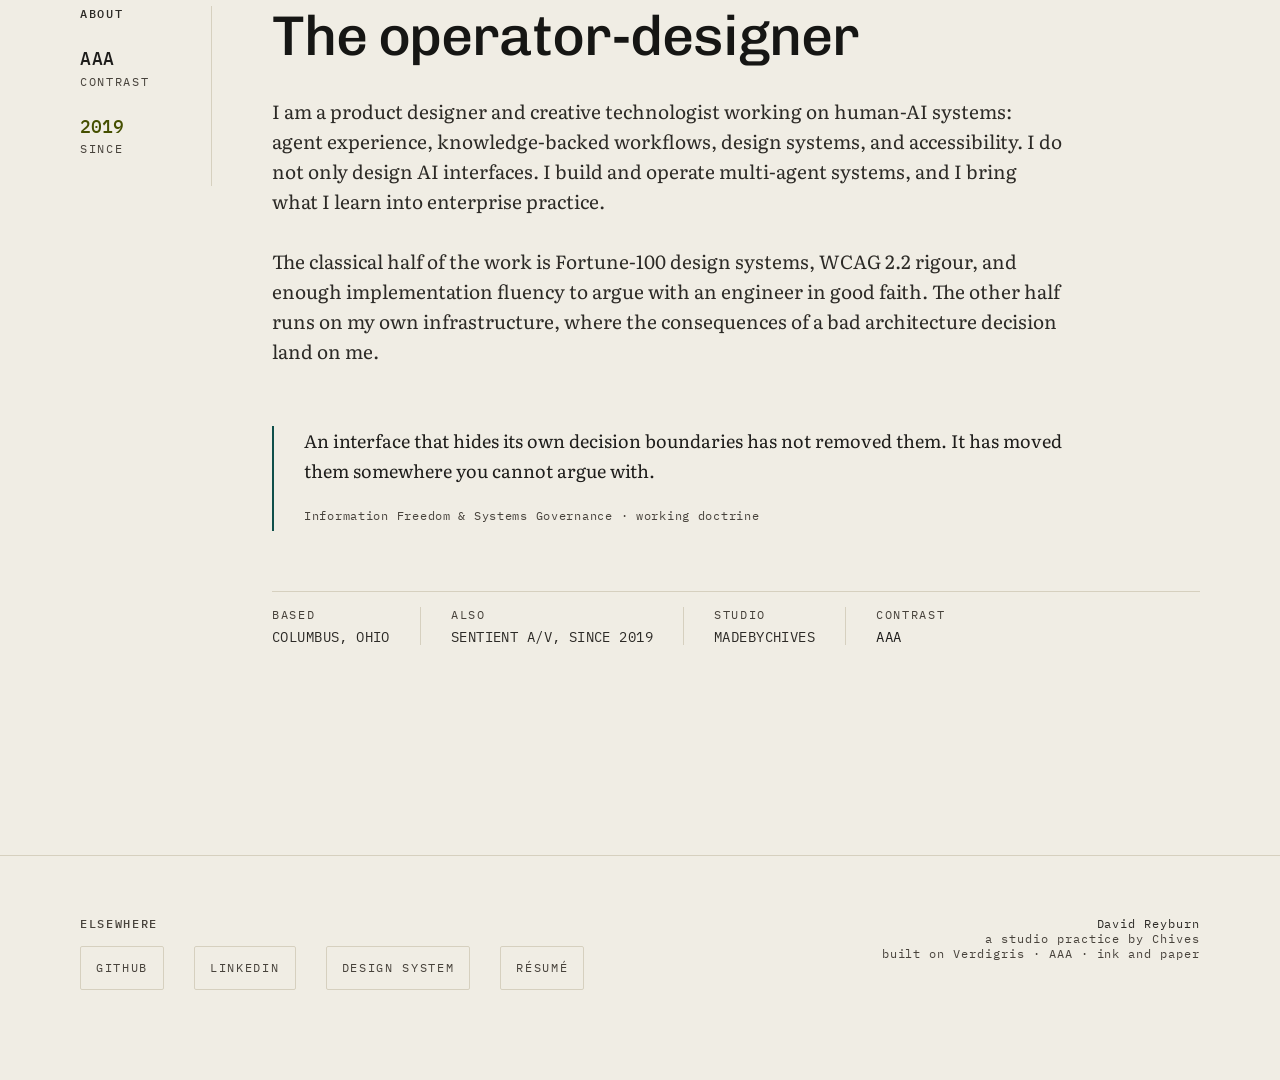
==== commit 0d04a0cf: "Verdigris v2.7.2 — the lightbox was pinned to the page, not the screen .vd-lightbox left position an" ====
--- a/index.html
+++ b/index.html
@@ -28,16 +28,16 @@
 <meta property="og:url" content="https://dreyburn.com/">
 <meta property="og:title" content="David Reyburn — Designing instruments for cognition, creativity, and complex systems">
 <meta property="og:description" content="Product designer and creative technologist specializing in human-AI systems: agent experience, knowledge-backed AI workflows, design systems, and accessibility.">
-<meta property="og:image" content="https://dreyburn.com/og.png?v=2.7.1">
+<meta property="og:image" content="https://dreyburn.com/og.png?v=2.7.2">
 <meta property="og:image:width" content="1200">
 <meta property="og:image:height" content="630">
 <meta property="og:site_name" content="David Reyburn">
 <meta name="twitter:card" content="summary_large_image">
-<link rel="stylesheet" href="verdigris/verdigris.css?v=2.7.1">
-<link rel="stylesheet" href="verdigris/print.css?v=2.7.1">
-<script src="verdigris/topolang.js?v=2.7.1" defer></script>
-<script src="verdigris/verdigris.js?v=2.7.1" defer></script>
-<script src="verdigris/audit.js?v=2.7.1" defer></script>
+<link rel="stylesheet" href="verdigris/verdigris.css?v=2.7.2">
+<link rel="stylesheet" href="verdigris/print.css?v=2.7.2">
+<script src="verdigris/topolang.js?v=2.7.2" defer></script>
+<script src="verdigris/verdigris.js?v=2.7.2" defer></script>
+<script src="verdigris/audit.js?v=2.7.2" defer></script>
 <!-- Machine-readable structure, per the shared-legibility thesis. The same
      structure a screen reader walks is the structure an agent parses. -->
 <script type="application/ld+json">
--- a/verdigris/verdigris.css
+++ b/verdigris/verdigris.css
@@ -1176,7 +1176,7 @@
   /* auto, not a fixed step: pushes the proof to the foot of the card whatever
      the body above it does, so the proof BLOCKS in a row share a bottom edge.
 
-     Corrected in 2.7.1: this used to claim every proof RULE in a row sits on
+     Corrected in 2.7.2: this used to claim every proof RULE in a row sits on
      one line, which is only true when the proofs are the same height. An auto
      top margin pins the bottom, so a two-line proof beside a one-line proof
      puts its rule 45px higher — measured on the reference homepage, and true
@@ -2254,7 +2254,23 @@
    measured. Using --vd-surface and --vd-text-muted means the lightbox
    inherits ratios this system has already proved in both themes. */
 .vd-lightbox{
-  width:100vw;max-width:100vw;height:100dvh;max-height:100dvh;
+  /* POSITION AND INSET ARE SET HERE, NOT LEFT TO THE UA SHEET, and leaving
+     them to it was a shipped bug. A <dialog> computes to position:absolute
+     with inset:0, and absolute resolves against the INITIAL CONTAINING BLOCK
+     — the document, not the viewport. So the dialog pins to the top of the
+     page rather than the top of the screen.
+
+     On an unscrolled page that is indistinguishable from correct. Measured on
+     a 19,359px article with the reader two thirds down: scrollY 13,982, and
+     the dialog's top at -13,982 relative to the viewport. The only thing left
+     on screen is ::backdrop, painted in --vd-surface — a blank scrim.
+
+     inset:0 also replaces the width:100vw that used to be here, which counted
+     the scrollbar and could push the page sideways on desktop. max-width and
+     max-height are reset explicitly because dialog UA styles impose a
+     calc(100% - 6px - 2em) cap that otherwise fights the viewport sizing. */
+  position:fixed;inset:0;
+  width:auto;height:auto;max-width:none;max-height:none;
   margin:0;padding:0;border:0;
   background:var(--vd-surface);color:var(--vd-text);
   display:none;
@@ -2290,7 +2306,10 @@
    11:1 and arguably identifies the control on its own, but there is a token
    that exists precisely for this and no reason to spend the argument. */
 .vd-lightbox__close{
-  position:fixed;top:var(--vd-space-h);right:var(--vd-space-h);
+  /* absolute, against the dialog, which is now the fixed containing block.
+     fixed would land in the same place and would be saying something the
+     control does not mean. */
+  position:absolute;top:var(--vd-space-h);right:var(--vd-space-h);
   width:44px;height:44px;display:grid;place-items:center;
   padding:0;border:var(--vd-hairline) solid var(--vd-control-border);
   border-radius:var(--vd-radius);
